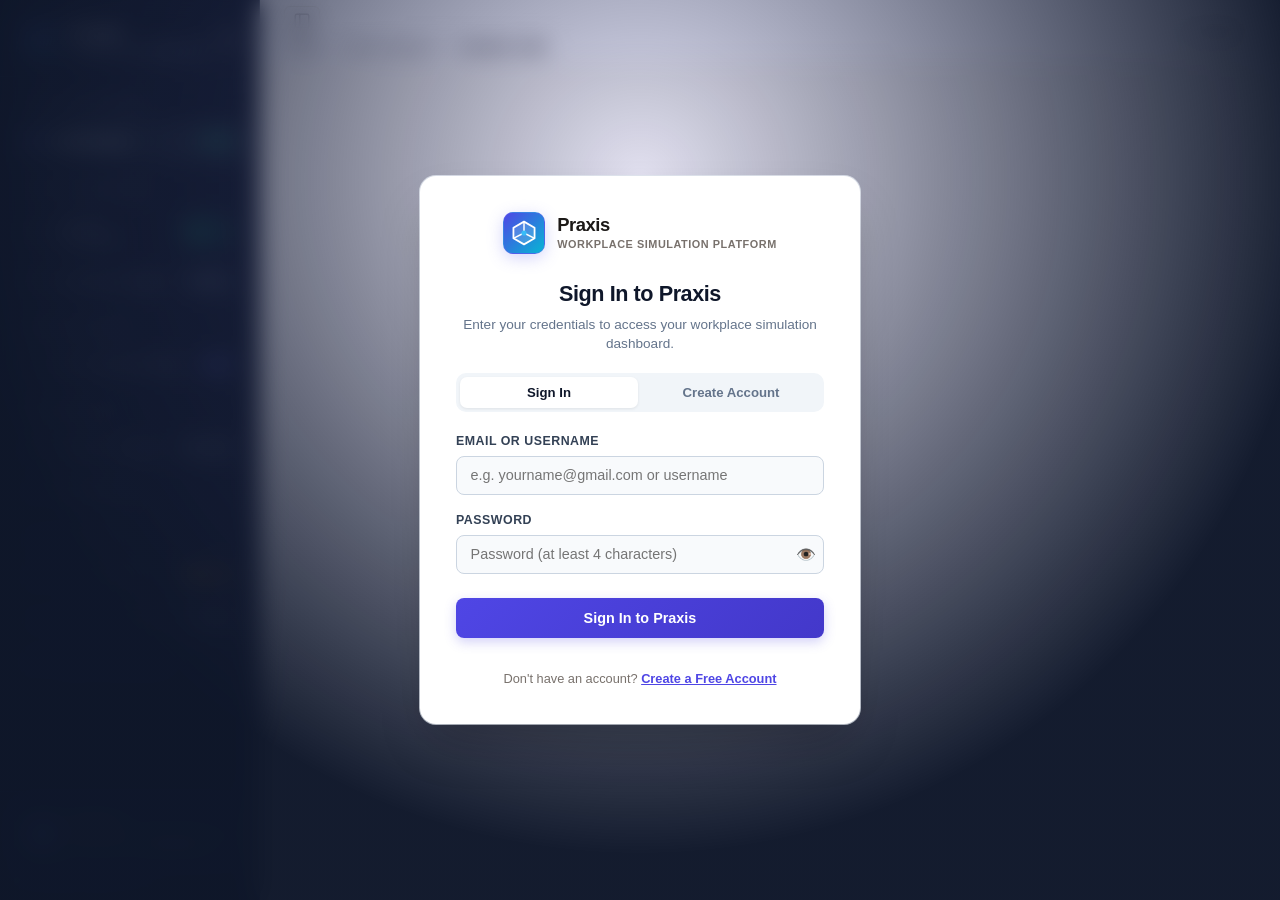
==== docs/index.html @ 7f767516 "feat(dashboard): add minimal transparent lock overlays on questions and quiz until prerequisites com" ====
<!DOCTYPE html>
<html lang="en">
<head>
  <meta charset="UTF-8">
  <meta name="viewport" content="width=device-width, initial-scale=1.0">
  <title>Praxis | Practical Engineering Simulation Platform</title>
  <link rel="icon" href="data:image/svg+xml,<svg xmlns='http://www.w3.org/2000/svg' viewBox='0 0 32 32' fill='none'><polygon points='16,2 29,9.5 29,22.5 16,30 3,22.5 3,9.5' stroke='%236366f1' stroke-width='2.2' fill='%23111827'/><line x1='16' y1='2' x2='16' y2='16' stroke='%2306b6d4' stroke-width='1.8'/><line x1='16' y1='16' x2='29' y2='22.5' stroke='%233b82f6' stroke-width='1.8'/><line x1='16' y1='16' x2='3' y2='22.5' stroke='%2310b981' stroke-width='1.8'/><circle cx='16' cy='16' r='3.2' fill='%23a855f7'/></svg>">
  <link rel="stylesheet" href="styles.css">
</head>
<body>
  <!-- AUTHENTICATION OVERLAY (Shown if not logged in) -->
  <div id="auth-overlay" class="auth-overlay" style="display: flex;">
    <div class="auth-card">
      <div class="auth-brand">
        <div class="brand-icon">
          <svg viewBox="0 0 32 32" fill="none" xmlns="http://www.w3.org/2000/svg">
            <polygon points="16,2 29,9.5 29,22.5 16,30 3,22.5 3,9.5" stroke="#ffffff" stroke-width="2.2" stroke-linejoin="round" fill="rgba(255, 255, 255, 0.15)"/>
            <line x1="16" y1="2" x2="16" y2="16" stroke="#ffffff" stroke-width="1.8"/>
            <line x1="16" y1="16" x2="29" y2="22.5" stroke="#ffffff" stroke-width="1.8"/>
            <line x1="16" y1="16" x2="3" y2="22.5" stroke="#ffffff" stroke-width="1.8"/>
            <circle cx="16" cy="16" r="3.2" fill="#38bdf8"/>
          </svg>
        </div>
        <div class="brand-text">
          <span class="brand-title" style="color: var(--text-primary);">Praxis</span>
          <span class="brand-subtitle" style="color: var(--text-muted);">Workplace Simulation Platform</span>
        </div>
      </div>
      <div class="auth-header">
        <h2 class="auth-title" id="auth-header-title">Sign In to Praxis</h2>
        <p class="auth-subtitle" id="auth-header-desc">Enter your credentials to access your workplace simulation dashboard.</p>
      </div>
      <div class="auth-tabs">
        <button class="auth-tab active" id="auth-tab-signin" type="button">Sign In</button>
        <button class="auth-tab" id="auth-tab-signup" type="button">Create Account</button>
      </div>
      <div class="auth-error-banner" id="auth-error-msg"></div>
      <form class="auth-form" id="auth-form">
        <div class="auth-field" id="auth-fullname-field" style="display: none;">
          <label for="auth-fullname">Full Name (Optional)</label>
          <input type="text" id="auth-fullname" class="auth-input" placeholder="e.g. Alex Mercer" autocomplete="name">
        </div>
        <div class="auth-field">
          <label for="auth-username" id="auth-username-label">Email or Username</label>
          <input type="text" id="auth-username" class="auth-input" placeholder="e.g. yourname@gmail.com or username" required autocomplete="username">
        </div>
        <div class="auth-field">
          <label for="auth-password">Password</label>
          <div style="position: relative; display: flex; align-items: center;">
            <input type="password" id="auth-password" class="auth-input" placeholder="Password (at least 4 characters)" required autocomplete="current-password" style="padding-right: 40px; width: 100%;">
            <button type="button" id="toggle-auth-password" style="position: absolute; right: 8px; background: transparent; border: none; cursor: pointer; font-size: 1rem; color: var(--text-muted);" title="Show/Hide Password" aria-label="Toggle Password Visibility">👁️</button>
          </div>
        </div>
        <button type="submit" class="auth-submit-btn" id="auth-submit-btn">Sign In to Praxis</button>
        <div id="auth-footer-prompt" style="margin-top: 1rem; font-size: 0.8rem; color: var(--text-muted); text-align: center; line-height: 1.4;">
          Don't have an account? <a href="#" id="auth-link-switch" style="color: #4f46e5; font-weight: bold; text-decoration: underline;">Create a Free Account</a>
        </div>
      </form>
    </div>
  </div>

  <!-- ROLE ONBOARDING MODAL (Locked Once Selected) -->
  <div id="role-onboard-overlay" class="auth-overlay" style="display: none;">
    <div class="role-onboard-card">
      <div class="auth-brand">
        <div class="brand-icon">
          <svg viewBox="0 0 32 32" fill="none">
            <polygon points="16,2 29,9.5 29,22.5 16,30 3,22.5 3,9.5" stroke="#ffffff" stroke-width="2.2" fill="rgba(255,255,255,0.15)"/>
            <circle cx="16" cy="16" r="3.2" fill="#38bdf8"/>
          </svg>
        </div>
        <div class="brand-text">
          <span class="brand-title" style="color: var(--text-primary);">Praxis Onboarding</span>
          <span class="brand-subtitle" style="color: var(--text-muted);">Step 1: Choose Your Career Track</span>
        </div>
      </div>
      <div class="role-lock-warning">
        <svg viewBox="0 0 24 24" width="20" height="20" fill="none" stroke="currentColor" stroke-width="2">
          <rect x="3" y="11" width="18" height="11" rx="2" ry="2"></rect>
          <path d="M7 11V7a5 5 0 0 1 10 0v4"></path>
        </svg>
        <span><b>Permanent Commitment:</b> Once confirmed, your chosen career track is permanently locked to your account and cannot be modified.</span>
      </div>
      <div class="role-cards-grid" id="role-selection-grid">
        <!-- Rendered dynamically via JS -->
      </div>
      <button class="auth-submit-btn" id="confirm-role-lock-btn">Confirm Track & Go to Dashboard ➔</button>
      <button type="button" class="btn btn-ghost btn-block" id="skip-role-onboard-btn" style="margin-top: 0.5rem; color: #64748b; font-size: 0.825rem;">
        Explore Foundations Handbook First ➔
      </button>
    </div>
  </div>

  <div class="app-container">
    <!-- Dark Sidebar -->
    <aside class="sidebar">
      <div class="sidebar-header">
        <div class="brand">
          <div class="brand-icon">
            <svg viewBox="0 0 32 32" fill="none" xmlns="http://www.w3.org/2000/svg" class="brand-emblem-svg">
              <defs>
                <linearGradient id="praxis-grad-primary" x1="2" y1="2" x2="30" y2="30" gradientUnits="userSpaceOnUse">
                  <stop offset="0%" stop-color="#6366f1"/>
                  <stop offset="50%" stop-color="#3b82f6"/>
                  <stop offset="100%" stop-color="#10b981"/>
                </linearGradient>
                <linearGradient id="praxis-grad-inner" x1="16" y1="8" x2="16" y2="24" gradientUnits="userSpaceOnUse">
                  <stop offset="0%" stop-color="#a855f7"/>
                  <stop offset="100%" stop-color="#06b6d4"/>
                </linearGradient>
              </defs>
              <polygon points="16,2 29,9.5 29,22.5 16,30 3,22.5 3,9.5" stroke="url(#praxis-grad-primary)" stroke-width="2.2" stroke-linejoin="round" fill="rgba(99, 102, 241, 0.12)"/>
              <line x1="16" y1="2" x2="16" y2="16" stroke="url(#praxis-grad-primary)" stroke-width="1.8"/>
              <line x1="16" y1="16" x2="29" y2="22.5" stroke="url(#praxis-grad-primary)" stroke-width="1.8"/>
              <line x1="16" y1="16" x2="3" y2="22.5" stroke="url(#praxis-grad-primary)" stroke-width="1.8"/>
              <circle cx="16" cy="16" r="3.2" fill="url(#praxis-grad-inner)"/>
            </svg>
          </div>
          <div class="brand-text">
            <span class="brand-title">Praxis</span>
            <span class="brand-subtitle">Workplace Simulation Platform</span>
          </div>
        </div>
        <button class="sidebar-collapse-btn" id="sidebar-collapse-toggle-btn" title="Toggle Sidebar (Expand / Icons Only)" aria-label="Toggle Sidebar Collapse">
          <svg viewBox="0 0 24 24" width="16" height="16" fill="none" stroke="currentColor" stroke-width="2.2" stroke-linecap="round" stroke-linejoin="round" id="sidebar-collapse-icon-svg">
            <polyline points="15 18 9 12 15 6"></polyline>
          </svg>
        </button>
      </div>

      <nav class="sidebar-nav">
        <div class="nav-section-label">Your Workspace</div>
        <button class="nav-item active" id="nav-dashboard" data-view="dashboard" title="Dashboard">
          <svg viewBox="0 0 24 24" fill="none" stroke="currentColor" stroke-width="2" stroke-linecap="round" stroke-linejoin="round">
            <rect x="3" y="3" width="7" height="9"></rect>
            <rect x="14" y="3" width="7" height="5"></rect>
            <rect x="14" y="12" width="7" height="9"></rect>
            <rect x="3" y="16" width="7" height="5"></rect>
          </svg>
          <span>Dashboard</span>
          <span class="nav-pill" style="background: rgba(16, 185, 129, 0.15); color: #10b981;">Hub</span>
        </button>

        <div class="nav-section-label" style="margin-top: 1.25rem;">Your Foundation</div>
        <button class="nav-item" id="nav-handbook" data-view="handbook" title="Industry Foundations Handbook (12p PDF)">
          <svg viewBox="0 0 24 24" fill="none" stroke="currentColor" stroke-width="2" stroke-linecap="round" stroke-linejoin="round">
            <path d="M4 19.5A2.5 2.5 0 0 1 6.5 17H20"></path>
            <path d="M6.5 2H20v20H6.5A2.5 2.5 0 0 1 4 19.5v-15A2.5 2.5 0 0 1 6.5 2z"></path>
          </svg>
          <span>Industry Handbook</span>
          <span class="nav-pill" style="background: rgba(16, 185, 129, 0.15); color: #10b981;">12p PDF</span>
        </button>
        <button class="nav-item" id="nav-quiz" data-view="quiz" title="5-Question Readiness Check (MEQs)">
          <svg viewBox="0 0 24 24" fill="none" stroke="currentColor" stroke-width="2" stroke-linecap="round" stroke-linejoin="round">
            <circle cx="12" cy="12" r="10"></circle>
            <path d="M9.09 9a3 3 0 0 1 5.83 1c0 2-3 3-3 3"></path>
            <line x1="12" y1="17" x2="12.01" y2="17"></line>
          </svg>
          <span>Readiness Check</span>
          <span class="nav-pill" id="quiz-sidebar-pill">5 MEQs</span>
        </button>

        <div class="nav-section-label" style="margin-top: 1.25rem;">Problem Bank</div>
        <button class="nav-item" id="nav-problems" data-view="problems" title="40 Production Engineering Problems">
          <svg viewBox="0 0 24 24" fill="none" stroke="currentColor" stroke-width="2" stroke-linecap="round" stroke-linejoin="round">
            <polyline points="16 18 22 12 16 6"></polyline>
            <polyline points="8 6 2 12 8 18"></polyline>
          </svg>
          <span>40 Production Probs</span>
          <span class="nav-pill" style="background: rgba(99, 102, 241, 0.2); color: #818cf8;" id="problems-count-pill">0/40</span>
        </button>

        <div class="nav-section-label" style="margin-top: 1.25rem;">Simulations</div>
        <button class="nav-item" id="nav-catalog" data-view="catalog" title="210 Workplace Simulation Missions">
          <svg viewBox="0 0 24 24" fill="none" stroke="currentColor" stroke-width="2" stroke-linecap="round" stroke-linejoin="round">
            <polygon points="12 2 2 7 12 12 22 7 12 2"></polygon>
            <polyline points="2 17 12 22 22 17"></polyline>
            <polyline points="2 12 12 17 22 12"></polyline>
          </svg>
          <span>Incident Catalog</span>
          <span class="nav-pill" id="catalog-count-pill">210 Labs</span>
        </button>
        <button class="nav-item" id="nav-workspace" data-view="workspace" title="Mission Investigation Lab">
          <svg viewBox="0 0 24 24" fill="none" stroke="currentColor" stroke-width="2" stroke-linecap="round" stroke-linejoin="round">
            <path d="M14.7 6.3a1 1 0 0 0 0 1.4l1.6 1.6a1 1 0 0 0 1.4 0l3.77-3.77a6 6 0 0 1-7.94 7.94l-6.91 6.91a2.12 2.12 0 0 1-3-3l6.91-6.91a6 6 0 0 1 7.94-7.94l-3.76 3.76z"></path>
          </svg>
          <span>Mission Lab</span>
        </button>

        <div class="nav-section-label" style="margin-top: 1.25rem;">Governance</div>
        <button class="nav-item" id="nav-admin" data-view="admin" title="Leaderboard Standings">
          <svg viewBox="0 0 24 24" fill="none" stroke="currentColor" stroke-width="2" stroke-linecap="round" stroke-linejoin="round">
            <polygon points="12 2 15.09 8.26 22 9.27 17 14.14 18.18 21.02 12 17.77 5.82 21.02 7 14.14 2 9.27 8.91 8.26 12 2"></polygon>
          </svg>
          <span>Leaderboard</span>
          <span class="nav-pill" style="background: rgba(245, 158, 11, 0.15); color: #d97706;">⭐ Stars</span>
        </button>
        <button class="nav-item" id="nav-profile" data-view="profile" title="Learner Profile & App Settings">
          <svg viewBox="0 0 24 24" fill="none" stroke="currentColor" stroke-width="2" stroke-linecap="round" stroke-linejoin="round">
            <circle cx="12" cy="8" r="5"></circle>
            <path d="M20 21a8 8 0 0 0-16 0"></path>
          </svg>
          <span>Profile & Settings</span>
          <span class="nav-pill" id="nav-streak-pill">Settings</span>
        </button>
        <button class="nav-item" id="nav-rubric-guide" data-action="open-rubric-guide" title="Evaluation Rubric Dimensions">
          <svg viewBox="0 0 24 24" fill="none" stroke="currentColor" stroke-width="2" stroke-linecap="round" stroke-linejoin="round">
            <path d="M22 11.08V12a10 10 0 1 1-5.93-9.14"></path>
            <polyline points="22 4 12 14.01 9 11.01"></polyline>
          </svg>
          <span>Rubric Dimensions</span>
        </button>
      </nav>

      <div class="sidebar-footer">
        <!-- Interactive User Profile Card in Sidebar Footer -->
        <div class="sidebar-profile-card" id="sidebar-profile-card-btn" role="button" tabindex="0" title="Profile & App Settings (Click to open)">
          <div class="sidebar-profile-avatar-wrap">
            <div class="sidebar-profile-avatar" id="sidebar-user-avatar">JD</div>
            <span class="sidebar-profile-status-dot" title="Active simulation session"></span>
          </div>
          <div class="sidebar-profile-info">
            <div class="sidebar-profile-name" id="sidebar-user-name">Learner</div>
            <div class="sidebar-profile-meta">
              <span class="sidebar-profile-role" id="sidebar-user-role">Cloud & SRE</span>
              <span class="sidebar-profile-solved" id="sidebar-user-solved-count">0/40 Solved</span>
            </div>
          </div>
          <div class="sidebar-profile-chevron" title="Open Profile & Settings Activity">
            <svg viewBox="0 0 24 24" width="14" height="14" fill="none" stroke="currentColor" stroke-width="2.2">
              <polyline points="9 18 15 12 9 6"></polyline>
            </svg>
          </div>
        </div>

        <div class="sandbox-status">
          <span class="status-dot"></span>
          <span>Simulation Engine v1.0.0</span>
        </div>
      </div>
    </aside>

    <!-- Mobile Drawer Backdrop Overlay -->
    <div id="mobile-sidebar-backdrop" class="mobile-sidebar-backdrop"></div>

    <!-- Main Content Area -->
    <div class="main-wrapper">
      <!-- Top Header Bar (Clean, uncluttered, zero duplicates) -->
      <header class="top-header">
        <div class="header-left">
          <button class="mobile-menu-toggle" id="mobile-menu-btn" aria-label="Toggle Navigation Menu" style="display: none; align-items: center; justify-content: center; background: transparent; border: 1px solid var(--border-color); border-radius: 6px; padding: 6px 8px; cursor: pointer; color: var(--text-primary); margin-right: 0.5rem;">
            <svg viewBox="0 0 24 24" width="20" height="20" fill="none" stroke="currentColor" stroke-width="2">
              <line x1="3" y1="12" x2="21" y2="12"></line>
              <line x1="3" y1="6" x2="21" y2="6"></line>
              <line x1="3" y1="18" x2="21" y2="18"></line>
            </svg>
          </button>
          <button class="header-sidebar-toggle-btn" id="header-sidebar-toggle-btn" title="Toggle Navigation Menu (Expand / Icons Only)" aria-label="Toggle Navigation Sidebar">
            <svg viewBox="0 0 24 24" width="18" height="18" fill="none" stroke="currentColor" stroke-width="2" stroke-linecap="round" stroke-linejoin="round">
              <rect x="3" y="3" width="18" height="18" rx="2" ry="2"></rect>
              <line x1="9" y1="3" x2="9" y2="21"></line>
            </svg>
          </button>
          <div class="breadcrumbs">
            <span class="breadcrumb-item" id="bc-root">Praxis</span>
            <span class="breadcrumb-separator">/</span>
            <span class="breadcrumb-item" id="bc-track">Cloud Engineer</span>
            <span class="breadcrumb-separator">/</span>
            <span class="breadcrumb-item current" id="bc-mission">Incident 1402</span>
          </div>
        </div>

        <div class="header-right">
          <!-- Hotkeys Help Button -->
          <button class="btn btn-outline btn-sm" id="hotkeys-modal-btn" title="Keyboard Shortcuts (Ctrl+K)" aria-label="Keyboard Shortcuts" style="padding: 4px 10px; font-size: 0.78rem;">
            ⌨️ Hotkeys
          </button>
        </div>
      </header>

      <!-- Main Scrollable Content -->
      <main class="content-container">

        <!-- VIEW: Learner Operations Dashboard (3 Incomplete Problem Sections + 1 Visit Handbook) -->
        <section class="view-section" id="view-dashboard" style="display: none;">
          <div class="dashboard-container">
            <!-- Welcome Banner -->
            <div class="dashboard-welcome-banner">
              <div class="dashboard-welcome-text">
                <div class="badge badge-emerald" id="dash-readiness-pill" style="background: rgba(16, 185, 129, 0.25); color: #34d399; margin-bottom: 0.5rem; width: fit-content;">
                  Readiness Assessment: Passed (5/5) ✓
                </div>
                <h1 id="dash-welcome-user">Welcome to Your Engineering Dashboard</h1>
                <p id="dash-welcome-track">Active Career Track: 🔒 Cloud & Platform SRE</p>
              </div>
              <div class="dashboard-stats-row">
                <div class="dashboard-stat-pill">
                  <span class="dashboard-stat-val" id="dash-stat-incomplete-count">40</span>
                  <span class="dashboard-stat-lbl">Incomplete Probs</span>
                </div>
                <div class="dashboard-stat-pill">
                  <span class="dashboard-stat-val" id="dash-stat-solved-count">0</span>
                  <span class="dashboard-stat-lbl">Solved</span>
                </div>
                <div class="dashboard-stat-pill">
                  <span class="dashboard-stat-val" id="dash-stat-labs-count">9</span>
                  <span class="dashboard-stat-lbl">Incident Labs</span>
                </div>
              </div>
            </div>

            <!-- The 4 Main Action Sections: Dynamically Rendered via renderDashboardView() -->
            <div>
              <div style="display: flex; justify-content: space-between; align-items: center; margin-bottom: 0.75rem; flex-wrap: wrap; gap: 0.5rem;">
                <h2 style="font-size: 1.15rem; font-weight: 800; color: var(--text-primary);" id="dash-curriculum-title">Engineering Curriculum & Roadmap</h2>
                <span style="font-size: 0.8rem; color: var(--text-muted);" id="dash-curriculum-subtitle">Click any section below to jump directly</span>
              </div>

              <div class="dashboard-grid-4" id="dashboard-sections-grid">
                <!-- Dynamically populated via renderDashboardView() in app.js based on onboarding vs completed status -->
              </div>
            </div>

            <!-- Priority Incomplete Problems Queue -->
            <div class="dashboard-queue-box" id="dashboard-queue-box">
              <div style="display: flex; justify-content: space-between; align-items: center;">
                <div>
                  <h3 style="font-size: 1.05rem; font-weight: 800; color: var(--text-primary);">Up Next: 3 Incomplete Problems</h3>
                  <p style="font-size: 0.8rem; color: var(--text-muted); margin-top: 2px;">Immediate production tickets waiting for your triage and solution.</p>
                </div>
                <span class="badge badge-indigo">Priority Queue</span>
              </div>

              <div id="dashboard-queue-list" style="display: flex; flex-direction: column; gap: 0.65rem;">
                <!-- Populated via JS -->
              </div>
            </div>
          </div>
        </section>

                <!-- VIEW: 12-Page Industry Foundations Handbook -->
        <section class="view-section" id="view-handbook" style="display: none;">
          <div class="handbook-container" style="padding-bottom: 6rem;">

            <!-- Handbook Search Bar -->
            <div class="handbook-search-bar" style="display: flex; gap: 0.75rem; align-items: center; background: var(--bg-card); padding: 0.85rem 1.15rem; border-radius: 12px; border: 1px solid var(--border-color); box-shadow: 0 1px 4px rgba(0,0,0,0.04);">
              <span style="font-size: 1.15rem;">🔍</span>
              <input type="text" id="handbook-search-input" placeholder="Search keywords across all 11 handbook chapters (e.g. RACI, SLI, Fibonacci, Trunk-Based, Canary, PoLP, Idempotency)..." style="flex: 1; border: none; outline: none; font-size: 0.9rem; background: transparent; color: var(--text-primary);">
              <button type="button" id="handbook-search-clear-btn" style="display: none; background: var(--bg-hover); border: 1px solid var(--border-color); border-radius: 999px; width: 22px; height: 22px; font-size: 0.75rem; color: var(--text-muted); cursor: pointer; align-items: center; justify-content: center; padding: 0;" title="Clear Search">✕</button>
              <span id="handbook-search-count" style="font-size: 0.78rem; font-weight: 700; color: var(--indigo-500); white-space: nowrap;"></span>
            </div>

            <!-- Handbook Syllabus Grid (Clickable to jump directly to section) -->
            <div class="card" style="padding: 1.5rem;" id="handbook-syllabus-card">
              <div style="display: flex; justify-content: space-between; align-items: center; margin-bottom: 1.25rem; flex-wrap: wrap; gap: 0.5rem;">
                <div>
                  <h2 style="font-size: 1.2rem; font-weight: 800; color: var(--text-primary); margin: 0;">Handbook Syllabus (Click to Jump Directly)</h2>
                  <p style="font-size: 0.825rem; color: var(--text-muted); margin: 4px 0 0 0;">Click any section below to read its in-depth production guide instantly.</p>
                </div>
                <div style="display: flex; align-items: center; gap: 8px; flex-wrap: wrap;">
                  <span class="badge badge-indigo">11 Comprehensive Sections</span>
                  <button type="button" class="btn btn-outline btn-sm" id="btn-mark-handbook-done" style="font-size: 0.78rem; padding: 3px 10px; font-weight: 700; border-color: #10b981; color: #10b981;" title="Mark handbook as read to unlock readiness quiz">
                    ✓ Mark Handbook as Completed
                  </button>
                </div>
              </div>

              <div class="handbook-chapters-grid">
                <div class="chapter-card" data-target="sec-01" style="cursor: pointer;">
                  <span class="chapter-card-num">Section 01</span>
                  <span class="chapter-card-title">Engineering Org Topology</span>
                  <span class="chapter-card-desc">Roles (EM, PM, Staff, SRE, QA), decision ownership, and RACI matrix.</span>
                  <span class="chapter-card-link">Read Section ➔</span>
                </div>
                <div class="chapter-card" data-target="sec-02" style="cursor: pointer;">
                  <span class="chapter-card-num">Section 02</span>
                  <span class="chapter-card-title">Agile Delivery Lifecycle</span>
                  <span class="chapter-card-desc">Sprint ceremonies, standups, Fibonacci story points, and Jira ticket states.</span>
                  <span class="chapter-card-link">Read Section ➔</span>
                </div>
                <div class="chapter-card" data-target="sec-03" style="cursor: pointer;">
                  <span class="chapter-card-num">Section 03</span>
                  <span class="chapter-card-title">Version Control & PRs</span>
                  <span class="chapter-card-desc">Trunk-based development, semantic commits, PR anatomy, and review etiquette.</span>
                  <span class="chapter-card-link">Read Section ➔</span>
                </div>
                <div class="chapter-card" data-target="sec-04" style="cursor: pointer;">
                  <span class="chapter-card-num">Section 04</span>
                  <span class="chapter-card-title">Environment Tiers</span>
                  <span class="chapter-card-desc">Dev, Preview, Staging, Production parity, and secret vault management.</span>
                  <span class="chapter-card-link">Read Section ➔</span>
                </div>
                <div class="chapter-card" data-target="sec-05" style="cursor: pointer;">
                  <span class="chapter-card-num">Section 05</span>
                  <span class="chapter-card-title">CI/CD & Deployments</span>
                  <span class="chapter-card-desc">Automated test gates, Canary releases, Blue/Green, and feature flags.</span>
                  <span class="chapter-card-link">Read Section ➔</span>
                </div>
                <div class="chapter-card" data-target="sec-06" style="cursor: pointer;">
                  <span class="chapter-card-num">Section 06</span>
                  <span class="chapter-card-title">Observability Pillars</span>
                  <span class="chapter-card-desc">Metrics, structured JSON logs, distributed trace IDs, and p95/p99 tail latency.</span>
                  <span class="chapter-card-link">Read Section ➔</span>
                </div>
                <div class="chapter-card" data-target="sec-07" style="cursor: pointer;">
                  <span class="chapter-card-num">Section 07</span>
                  <span class="chapter-card-title">SRE & Incident Triage</span>
                  <span class="chapter-card-desc">SLIs, SLOs, SLAs, error budget policies, SEV-1 to SEV-3, and postmortems.</span>
                  <span class="chapter-card-link">Read Section ➔</span>
                </div>
                <div class="chapter-card" data-target="sec-08" style="cursor: pointer;">
                  <span class="chapter-card-num">Section 08</span>
                  <span class="chapter-card-title">Zero Trust Security</span>
                  <span class="chapter-card-desc">Least Privilege (PoLP), input sanitization, PII masking, and SOC2 compliance.</span>
                  <span class="chapter-card-link">Read Section ➔</span>
                </div>
                <div class="chapter-card" data-target="sec-09" style="cursor: pointer;">
                  <span class="chapter-card-num">Section 09</span>
                  <span class="chapter-card-title">Architectural Lexicon</span>
                  <span class="chapter-card-desc">Idempotency, Circuit Breakers, CQRS, DLQ, Connection Pooling, WAL, etc.</span>
                  <span class="chapter-card-link">Read Section ➔</span>
                </div>
                <div class="chapter-card" data-target="sec-10" style="cursor: pointer;">
                  <span class="chapter-card-num">Section 10</span>
                  <span class="chapter-card-title">Operational Lexicon</span>
                  <span class="chapter-card-desc">Tech Debt, Yak Shaving, Bike-Shedding, Bus Factor, MTTR/MTTD, and RCA.</span>
                  <span class="chapter-card-link">Read Section ➔</span>
                </div>
                <div class="chapter-card" data-target="sec-11" style="cursor: pointer;">
                  <span class="chapter-card-num">Section 11</span>
                  <span class="chapter-card-title">The First 90 Days</span>
                  <span class="chapter-card-desc">30-min rule for being stuck, PR frequency, and building team credibility.</span>
                  <span class="chapter-card-link">Read Section ➔</span>
                </div>
              </div>
            </div>

            <!-- IN-APP COMPREHENSIVE ONLINE READER -->
            <div id="handbook-reader-view" style="margin-top: 1rem; display: flex; flex-direction: column; gap: 1.5rem;">

              <!-- SECTION 01: Engineering Org Topology -->
              <article class="reader-section-block" id="sec-01">
                <span class="reader-section-tag">Section 01 • Organizational Structure</span>
                <h2 class="reader-section-title">Modern Engineering Organization Topology & Decision Ownership</h2>
                <p>
                  Software in modern tech enterprises is built by cross-functional product engineering squads rather than isolated silos. Understanding organizational topology and decision boundaries prevents friction, accelerates feature velocity, and enforces operational accountability across the release lifecycle.
                </p>

                <h3 style="margin-top: 1.25rem;">Core Roles in an Engineering Product Squad</h3>
                <table class="reader-table">
                  <thead>
                    <tr>
                      <th style="width: 210px;">Engineering Role</th>
                      <th>Primary Mandate & Scope of Decision</th>
                    </tr>
                  </thead>
                  <tbody>
                    <tr>
                      <td><strong>Engineering Manager (EM)</strong></td>
                      <td>People manager focused on career progression, engineering velocity, unblocking cross-team bottlenecks, performance reviews, hiring, and team psychological safety.</td>
                    </tr>
                    <tr>
                      <td><strong>Product Manager (PM)</strong></td>
                      <td>Owns the "Why" and "What". Researches customer pain points, authors Product Requirement Documents (PRDs), defines user stories & acceptance criteria, and manages feature roadmap prioritization.</td>
                    </tr>
                    <tr>
                      <td><strong>Product Designer (UI/UX)</strong></td>
                      <td>Designs user flows, Figma design system component tokens, wireframes, and customer prototypes. Validates accessibility (WCAG a11y) and UX consistency across devices.</td>
                    </tr>
                    <tr>
                      <td><strong>Staff / Principal Engineer</strong></td>
                      <td>Owns the "How" and multi-quarter technical strategy. Authors Architecture Decision Records (ADRs), guides engineers on high-scale distributed systems, and guards platform health across squads.</td>
                    </tr>
                    <tr>
                      <td><strong>Software Engineer (SWE)</strong></td>
                      <td>Writes modular, tested, clean application code, authors pull requests, designs database schemas, handles API contracts, and actively reviews peer pull requests.</td>
                    </tr>
                    <tr>
                      <td><strong>Site Reliability Engineer (SRE)</strong></td>
                      <td>Ensures production availability, latency, performance monitoring, and capacity planning. Builds automated infrastructure (IaC), incident runbooks, and deployment safety gates.</td>
                    </tr>
                    <tr>
                      <td><strong>QA / SDET</strong></td>
                      <td>Automates end-to-end regression, integration, and load test suites, verifying releases meet business requirements and SLA standards before rollout.</td>
                    </tr>
                    <tr>
                      <td><strong>Security Operations (SecOps)</strong></td>
                      <td>Performs vulnerability scans, static/dynamic code analysis (SAST/DAST), code audits, secret rotation, and incident triage.</td>
                    </tr>
                  </tbody>
                </table>

                <h3 style="margin-top: 1.25rem;">The RACI Framework in Production Decisions</h3>
                <p>
                  High-velocity engineering teams prevent decision gridlock by establishing explicit RACI mappings for major engineering milestones:
                </p>
                <ul style="padding-left: 1.25rem; display: flex; flex-direction: column; gap: 6px;">
                  <li><strong>R (Responsible):</strong> The engineer doing the work and writing the code/configuration.</li>
                  <li><strong>A (Accountable):</strong> The single individual who must sign off and owns the outcome (usually Tech Lead or EM).</li>
                  <li><strong>C (Consulted):</strong> Subject matter experts (DBA, Security, SRE) who must review and provide input before merging.</li>
                  <li><strong>I (Informed):</strong> Stakeholders and adjacent squad leads who are notified upon release.</li>
                </ul>

                <div class="reader-callout">
                  <strong>Two-Way Door vs. One-Way Door Decisions:</strong> Modern engineering leaders categorize decisions into reversible ("Two-Way Doors", such as changing an internal cache key or tweaking a UI color) and irreversible ("One-Way Doors", such as choosing a database storage engine or signing a multi-year vendor contract). Move fast on two-way doors without bureaucratic committee meetings; write formal ADRs for one-way doors.
                </div>

                <div style="display: flex; justify-content: space-between; align-items: center; margin-top: 1.5rem; padding-top: 1rem; border-top: 1px solid var(--border-color);">
                  <a href="#handbook-syllabus-card" class="btn btn-outline btn-sm btn-back-syllabus" style="text-decoration: none;">↑ Back to Syllabus</a>
                  <button type="button" class="btn btn-primary btn-sm btn-jump-next" data-next="sec-02">Next: Agile Delivery Lifecycle ➔</button>
                </div>
              </article>

              <!-- SECTION 02: Agile Delivery Lifecycle -->
              <article class="reader-section-block" id="sec-02">
                <span class="reader-section-tag">Section 02 • Agile Operations</span>
                <h2 class="reader-section-title">The Agile Delivery Engine & Work Tracking</h2>
                <p>
                  Engineering teams operate in 1- to 2-week iterations known as <strong>Sprints</strong>. Work is organized into backlogs and tracked in modern issue tracking platforms such as Jira, Linear, or GitHub Projects.
                </p>

                <h3 style="margin-top: 1.25rem;">Core Scrum Ceremonies</h3>
                <ul style="padding-left: 1.25rem; display: flex; flex-direction: column; gap: 8px;">
                  <li><strong>Sprint Planning:</strong> At the start of each cycle, the team reviews backlog user stories, clarifies requirements with the PM, breaks them into engineering sub-tasks, and commits to a specific deliverable scope.</li>
                  <li><strong>Daily Standup (15 mins):</strong> Three concise updates: (1) What was completed yesterday, (2) What is planned for today, and (3) Any blockers preventing progress. Focus on blockers rather than micromanagement.</li>
                  <li><strong>Backlog Refinement (Grooming):</strong> Engineers and PMs review upcoming proposals, clarify ambiguous acceptance criteria, identify dependencies, and assign story points.</li>
                  <li><strong>Sprint Demo / Review:</strong> The engineering squad demonstrates completed features to internal stakeholders and gathers usability feedback.</li>
                  <li><strong>Sprint Retrospective:</strong> A blameless review at sprint end: What went well? What slowed us down? What concrete action items will we implement next cycle?</li>
                </ul>

                <h3 style="margin-top: 1.25rem;">Story Pointing & Estimation (Fibonacci Scale)</h3>
                <p>
                  Story points measure relative complexity, risk, and unknown factors, not literal calendar hours. Tech companies use modified Fibonacci sequences:
                </p>
                <table class="reader-table">
                  <thead>
                    <tr>
                      <th style="width: 120px;">Points</th>
                      <th>Complexity Profile & Concrete Production Examples</th>
                    </tr>
                  </thead>
                  <tbody>
                    <tr>
                      <td><strong>1 Point</strong></td>
                      <td>Trivial, well-understood change with zero unknowns (e.g., updating copy, modifying CSS padding, bumping an internal package version).</td>
                    </tr>
                    <tr>
                      <td><strong>2 Points</strong></td>
                      <td>Routine engineering task following existing patterns (e.g., adding a new field to an existing API and database schema with unit tests).</td>
                    </tr>
                    <tr>
                      <td><strong>3 Points</strong></td>
                      <td>Standard feature involving business logic across frontend and backend, requiring integration tests and error handling.</td>
                    </tr>
                    <tr>
                      <td><strong>5 Points</strong></td>
                      <td>Complex task touching multiple services, third-party webhook integrations, or data transformations with noticeable blast radius.</td>
                    </tr>
                    <tr>
                      <td><strong>8+ Points</strong></td>
                      <td>High uncertainty or architectural overhaul. Red flag: Story is too large for a single sprint and must be broken into smaller sub-tasks or preceded by a research Spike ticket.</td>
                    </tr>
                  </tbody>
                </table>

                <div class="reader-callout">
                  <strong>Standup Etiquette Pro-Tip:</strong> Never give vague updates like "I worked on tickets." Always state: (1) The specific technical goal, (2) Current status, and (3) Any PR review or dependency need. Example: <em>"Yesterday I completed the Redis token cache migration; today I am writing integration tests for the rate limiter. I need a review from @Alex on PR #214."</em>
                </div>

                <div style="display: flex; justify-content: space-between; align-items: center; margin-top: 1.5rem; padding-top: 1rem; border-top: 1px solid var(--border-color);">
                  <a href="#handbook-syllabus-card" class="btn btn-outline btn-sm btn-back-syllabus" style="text-decoration: none;">↑ Back to Syllabus</a>
                  <button type="button" class="btn btn-primary btn-sm btn-jump-next" data-next="sec-03">Next: Version Control & PRs ➔</button>
                </div>
              </article>

              <!-- SECTION 03: Version Control & PR Etiquette -->
              <article class="reader-section-block" id="sec-03">
                <span class="reader-section-tag">Section 03 • Code Hygiene</span>
                <h2 class="reader-section-title">Version Control Hygiene & Pull Request Etiquette</h2>
                <p>
                  In production environments, Git is not merely a backup tool; it is the official, legally auditable record of why, how, and when software changed. Maintaining clean Git hygiene is a hallmark of senior engineering.
                </p>

                <h3 style="margin-top: 1.25rem;">Trunk-Based Development vs. Long-Lived Branches</h3>
                <p>
                  High-performing technology companies practice <strong>Trunk-Based Development</strong>: engineers create short-lived feature branches (lasting hours to 2 days maximum), rebase frequently onto <code>main</code>, and merge often via automated CI checks. Long-lived feature branches lead to painful merge conflicts ("merge hell") and risky, high-blast-radius releases.
                </p>

                <h3 style="margin-top: 1.25rem;">Conventional Commit Standards</h3>
                <table class="reader-table">
                  <thead>
                    <tr>
                      <th style="width: 180px;">Prefix</th>
                      <th>Intent & Example Production Commit Message</th>
                    </tr>
                  </thead>
                  <tbody>
                    <tr>
                      <td><code>feat(scope):</code></td>
                      <td>Adds new user-facing functionality. Example: <code>feat(auth): add OAuth2 refresh token rotation</code></td>
                    </tr>
                    <tr>
                      <td><code>fix(scope):</code></td>
                      <td>Patches a bug or regression. Example: <code>fix(db): handle connection pool timeout gracefully</code></td>
                    </tr>
                    <tr>
                      <td><code>refactor(scope):</code></td>
                      <td>Modifies internal code structure without changing external behavior. Example: <code>refactor(billing): extract invoice PDF generator into service</code></td>
                    </tr>
                    <tr>
                      <td><code>perf(scope):</code></td>
                      <td>Improves runtime performance. Example: <code>perf(query): add composite index on user_id and created_at</code></td>
                    </tr>
                    <tr>
                      <td><code>test(scope):</code></td>
                      <td>Adds or repairs test suites. Example: <code>test(api): add mock integration tests for Stripe webhook</code></td>
                    </tr>
                    <tr>
                      <td><code>chore(scope):</code></td>
                      <td>Tooling, config, or dependency bumps. Example: <code>chore(deps): upgrade fastapi to v0.115.0</code></td>
                    </tr>
                  </tbody>
                </table>

                <div class="reader-callout">
                  <strong>The Anatomy of a World-Class PR:</strong>
                  (1) <strong>Problem & Context:</strong> Link the Jira/Linear ticket and describe user pain.
                  (2) <strong>Technical Solution:</strong> Explain architectural approach and tradeoffs.
                  (3) <strong>Verification:</strong> Attach CLI test output, curl commands, or screenshots.
                  (4) <strong>Rollback Plan:</strong> State exact feature flag or revert command if production alerts trigger.
                </div>

                <div style="display: flex; justify-content: space-between; align-items: center; margin-top: 1.5rem; padding-top: 1rem; border-top: 1px solid var(--border-color);">
                  <a href="#handbook-syllabus-card" class="btn btn-outline btn-sm btn-back-syllabus" style="text-decoration: none;">↑ Back to Syllabus</a>
                  <button type="button" class="btn btn-primary btn-sm btn-jump-next" data-next="sec-04">Next: Environment Tiers ➔</button>
                </div>
              </article>

              <!-- SECTION 04: Environment Tiers & Isolation -->
              <article class="reader-section-block" id="sec-04">
                <span class="reader-section-tag">Section 04 • Infrastructure</span>
                <h2 class="reader-section-title">Environment Tiers & Infrastructure Parity</h2>
                <p>
                  Production code progresses through distinct, strictly isolated runtime environments before reaching paying users. Testing experimental logic in production or hardcoding environment-specific URLs is strictly prohibited in modern engineering teams.
                </p>

                <h3 style="margin-top: 1.25rem;">The Four Core Environment Tiers</h3>
                <table class="reader-table">
                  <thead>
                    <tr>
                      <th style="width: 180px;">Environment Tier</th>
                      <th>Purpose, Access & Data Boundaries</th>
                    </tr>
                  </thead>
                  <tbody>
                    <tr>
                      <td><strong>Localhost / Dev</strong></td>
                      <td>Developer workstation running local containers, mock databases, and unit tests. Fast feedback loop, zero risk to external data.</td>
                    </tr>
                    <tr>
                      <td><strong>Ephemeral / Preview</strong></td>
                      <td>On-demand environments spun up automatically for each PR (e.g. Vercel preview or Kubernetes namespace). Enables PMs and designers to test the branch before merge.</td>
                    </tr>
                    <tr>
                      <td><strong>Staging / UAT</strong></td>
                      <td>Near-replica of production architecture with sanitised test data, external sandbox APIs (e.g. Stripe test keys), and realistic network latencies. Final gate for regression testing.</td>
                    </tr>
                    <tr>
                      <td><strong>Production (Prod)</strong></td>
                      <td>Live environment serving real customer traffic and real financial transactions. Strictly locked down; access requires multi-factor authentication (MFA) and audit logging.</td>
                    </tr>
                  </tbody>
                </table>

                <h3 style="margin-top: 1.25rem;">The Twelve-Factor App & Config Parity</h3>
                <p>
                  Enterprise services adhere to Twelve-Factor principles:
                </p>
                <ul style="padding-left: 1.25rem; display: flex; flex-direction: column; gap: 6px;">
                  <li><strong>Config in Environment:</strong> Never hardcode API keys, database credentials, or domain names into source code. Inject configuration via environment variables at container startup.</li>
                  <li><strong>Stateless Processes:</strong> Applications must be stateless and share-nothing. Session data and file uploads must reside in external datastores (Redis, S3), allowing any instance to be killed or replaced at will.</li>
                  <li><strong>Strict Environment Parity:</strong> Keep development, staging, and production as similar as possible. The exact same Docker container image built in CI must be deployed to Staging and then promoted to Production without rebuilding.</li>
                </ul>

                <div class="reader-callout">
                  <strong>Secrets Management:</strong> Never commit <code>.env</code> files to Git repositories. Production secrets are managed through centralized vaults (HashiCorp Vault, AWS Secrets Manager, Doppler) and mounted into memory at runtime with automatic rotation.
                </div>

                <div style="display: flex; justify-content: space-between; align-items: center; margin-top: 1.5rem; padding-top: 1rem; border-top: 1px solid var(--border-color);">
                  <a href="#handbook-syllabus-card" class="btn btn-outline btn-sm btn-back-syllabus" style="text-decoration: none;">↑ Back to Syllabus</a>
                  <button type="button" class="btn btn-primary btn-sm btn-jump-next" data-next="sec-05">Next: CI/CD & Deployments ➔</button>
                </div>
              </article>

              <!-- SECTION 05: CI/CD & Safe Deployments -->
              <article class="reader-section-block" id="sec-05">
                <span class="reader-section-tag">Section 05 • Deployment Engineering</span>
                <h2 class="reader-section-title">CI/CD Pipelines & Modern Deployment Strategies</h2>
                <p>
                  Continuous Integration and Continuous Deployment (CI/CD) pipelines automate quality gates, security checks, and production releases. Eliminating manual deployment commands eliminates human error and guarantees repeatable, auditable releases.
                </p>

                <h3 style="margin-top: 1.25rem;">Standard Enterprise CI Pipeline Stages</h3>
                <ol style="padding-left: 1.25rem; display: flex; flex-direction: column; gap: 6px;">
                  <li><strong>Static Analysis & Linting:</strong> Verifies syntax formatting (Prettier, Black, ESLint) and checks for code style violations before tests run.</li>
                  <li><strong>Security Scanning:</strong> SAST (Static Application Security Testing) and dependency auditing (Trivy, Snyk) check for known CVE vulnerabilities in packages.</li>
                  <li><strong>Automated Test Suites:</strong> Executes unit tests, contract tests, and database migration checks. Merges are blocked if test coverage drops or tests fail.</li>
                  <li><strong>Container Build & Artifact Signing:</strong> Compiles the container image, tags it with the immutable Git commit SHA, signs the image, and pushes to a container registry.</li>
                </ol>

                <h3 style="margin-top: 1.25rem;">Zero-Downtime Deployment Strategies</h3>
                <table class="reader-table">
                  <thead>
                    <tr>
                      <th style="width: 200px;">Strategy</th>
                      <th>Mechanism & Blast Radius Characteristics</th>
                    </tr>
                  </thead>
                  <tbody>
                    <tr>
                      <td><strong>Rolling Update</strong></td>
                      <td>Replaces old container instances one by one. The load balancer routes traffic only to new pods after they pass HTTP readiness probes. Simple, but old and new code run simultaneously.</td>
                    </tr>
                    <tr>
                      <td><strong>Blue/Green</strong></td>
                      <td>Two identical production clusters exist. Live traffic points to Blue. Green is deployed with new code and tested. Router flips 100% of traffic to Green instantly. Fast rollback by flipping router back.</td>
                    </tr>
                    <tr>
                      <td><strong>Canary Release</strong></td>
                      <td>Routes 2% of live traffic to the new version while 98% remains on stable. Automated telemetry monitors error rates and latency. If healthy for 15 minutes, traffic scales to 10%, 50%, and 100%.</td>
                    </tr>
                    <tr>
                      <td><strong>Feature Flags</strong></td>
                      <td>Code is shipped to production dormant behind dynamic feature toggles (LaunchDarkly, Unleash). Decouples code deployment from feature release; features can be enabled per tenant or rolled back in milliseconds without redeploying.</td>
                    </tr>
                  </tbody>
                </table>

                <div class="reader-callout">
                  <strong>Health Probes: Readiness vs. Liveness:</strong> Kubernetes and ECS use probes to manage container health:
                  <strong>Readiness Probe:</strong> Determines if container is ready to accept traffic (e.g., database connection pool initialized).
                  <strong>Liveness Probe:</strong> Detects if process has deadlocked or frozen; if it fails, container is automatically restarted.
                </div>

                <div style="display: flex; justify-content: space-between; align-items: center; margin-top: 1.5rem; padding-top: 1rem; border-top: 1px solid var(--border-color);">
                  <a href="#handbook-syllabus-card" class="btn btn-outline btn-sm btn-back-syllabus" style="text-decoration: none;">↑ Back to Syllabus</a>
                  <button type="button" class="btn btn-primary btn-sm btn-jump-next" data-next="sec-06">Next: Observability Pillars ➔</button>
                </div>
              </article>

              <!-- SECTION 06: Production Observability -->
              <article class="reader-section-block" id="sec-06">
                <span class="reader-section-tag">Section 06 • Telemetry</span>
                <h2 class="reader-section-title">Production Observability: Telemetry in the Wild</h2>
                <p>
                  You cannot debug what you cannot measure. When an incident occurs in a distributed microservices environment, observability is the only lens through which engineers deduce internal system state from external telemetry signals.
                </p>

                <h3 style="margin-top: 1.25rem;">The Three Pillars of Observability</h3>
                <ol style="padding-left: 1.25rem; display: flex; flex-direction: column; gap: 8px;">
                  <li><strong>Metrics (Aggregated Numerics):</strong> Compact numeric data points recorded over time intervals. Key types:
                    <strong>Counters</strong> (monotonically increasing count, e.g. total HTTP requests),
                    <strong>Gauges</strong> (current instant value, e.g. memory in use), and
                    <strong>Histograms</strong> (duration buckets for calculating percentiles). Cheap to store and fast to query.
                  </li>
                  <li><strong>Structured Logs (Event Context):</strong> Machine-readable JSON logs containing contextual key-value pairs: timestamp, log level (DEBUG, INFO, WARN, ERROR), service name, customer ID, and trace ID. Avoid unstructured plain text print statements.</li>
                  <li><strong>Distributed Tracing (Request Journeys):</strong> Follows a single user request as it traverses 15+ microservices. Propagates a <code>Trace-ID</code> and child <code>Span-IDs</code> across HTTP and gRPC network boundaries, revealing exact millisecond database and network latency bottlenecks.</li>
                </ol>

                <h3 style="margin-top: 1.25rem;">The SRE Four Golden Signals</h3>
                <ul style="padding-left: 1.25rem; display: flex; flex-direction: column; gap: 6px;">
                  <li><strong>Latency:</strong> Time taken to service a request (distinguishing between successful and failed request durations).</li>
                  <li><strong>Traffic:</strong> Demand placed on your system (e.g., HTTP requests/sec or message queue throughput).</li>
                  <li><strong>Errors:</strong> Rate of requests that fail explicitly (HTTP 500s) or implicitly (returning wrong content or timing out).</li>
                  <li><strong>Saturation:</strong> How full your service resources are (e.g., connection pool 92% full, memory buffer 88%).</li>
                </ul>

                <div class="reader-callout">
                  <strong>Why Average Latency is Dangerous (p50 vs. p95 vs. p99):</strong> Never report "average latency is 45ms". Averages hide catastrophic outliers. If 99 requests take 10ms but 1 request stalls for 10,000ms, the average is 109ms (which looks acceptable), but 1% of your highest-value customers experienced a total system freeze. Production teams monitor <strong>p95</strong> and <strong>p99 percentiles</strong>.
                </div>

                <div style="display: flex; justify-content: space-between; align-items: center; margin-top: 1.5rem; padding-top: 1rem; border-top: 1px solid var(--border-color);">
                  <a href="#handbook-syllabus-card" class="btn btn-outline btn-sm btn-back-syllabus" style="text-decoration: none;">↑ Back to Syllabus</a>
                  <button type="button" class="btn btn-primary btn-sm btn-jump-next" data-next="sec-07">Next: SRE & Incident Triage ➔</button>
                </div>
              </article>

              <!-- SECTION 07: SRE & Incident Triage -->
              <article class="reader-section-block" id="sec-07">
                <span class="reader-section-tag">Section 07 • Reliability Engineering</span>
                <h2 class="reader-section-title">Reliability Engineering, SLAs & Incident Triage</h2>
                <p>
                  Distributed systems will fail. Site Reliability Engineering (SRE) treats reliability as a software problem with mathematically defined boundaries, ensuring business growth does not compromise operational stability.
                </p>

                <h3 style="margin-top: 1.25rem;">SLI, SLO, SLA & Error Budgets</h3>
                <table class="reader-table">
                  <thead>
                    <tr>
                      <th style="width: 170px;">Concept</th>
                      <th>Definition & Production Application</th>
                    </tr>
                  </thead>
                  <tbody>
                    <tr>
                      <td><strong>SLI (Indicator)</strong></td>
                      <td>A quantifiable real-time measurement of service level (e.g., % of HTTP requests returning &lt; 200ms without 5xx errors over a 10-minute window).</td>
                    </tr>
                    <tr>
                      <td><strong>SLO (Objective)</strong></td>
                      <td>The internal reliability target agreed upon between engineering and product (e.g., "99.9% of user requests succeed over a rolling 30-day window").</td>
                    </tr>
                    <tr>
                      <td><strong>SLA (Agreement)</strong></td>
                      <td>Formal contract with legal and financial penalties if reliability falls below a threshold (e.g., 99.5% uptime guarantee or refund customers).</td>
                    </tr>
                    <tr>
                      <td><strong>Error Budget</strong></td>
                      <td>Allowable downtime (100% - SLO). For a 99.9% SLO, you have an error budget of 0.1% (~43 mins/month). If exhausted, feature deployments freeze and all focus pivots to reliability fixes.</td>
                    </tr>
                  </tbody>
                </table>

                <h3 style="margin-top: 1.25rem;">Incident Severity Levels & War Room Protocol</h3>
                <ul style="padding-left: 1.25rem; display: flex; flex-direction: column; gap: 8px;">
                  <li><strong>SEV-1 (Critical Outage):</strong> Core revenue workflow or primary service completely down. Immediate 24/7 War Room bridge; Incident Commander appointed; updates posted every 15 minutes.</li>
                  <li><strong>SEV-2 (Major Degradation):</strong> Significant feature impaired for large percentage of users with no clean workaround. Handled urgently by on-call engineers.</li>
                  <li><strong>SEV-3 (Minor Bug / Degradation):</strong> Low customer impact with existing workaround. Addressed during standard business hours.</li>
                </ul>

                <div class="reader-callout">
                  <strong>The Blameless Postmortem (5 Whys):</strong> When systems fail, never ask "Who caused this?" Ask "What systemic vulnerability allowed a normal human action to cause an outage?" The root cause is never human error; it is missing automated validation, lack of rollback mechanisms, or inadequate runbook documentation.
                </div>

                <div style="display: flex; justify-content: space-between; align-items: center; margin-top: 1.5rem; padding-top: 1rem; border-top: 1px solid var(--border-color);">
                  <a href="#handbook-syllabus-card" class="btn btn-outline btn-sm btn-back-syllabus" style="text-decoration: none;">↑ Back to Syllabus</a>
                  <button type="button" class="btn btn-primary btn-sm btn-jump-next" data-next="sec-08">Next: Zero Trust Security ➔</button>
                </div>
              </article>

              <!-- SECTION 08: Zero Trust Security -->
              <article class="reader-section-block" id="sec-08">
                <span class="reader-section-tag">Section 08 • Application Security</span>
                <h2 class="reader-section-title">Enterprise Security, Zero Trust & Compliance</h2>
                <p>
                  Security is not an afterthought handled by an audit team; it is an intrinsic property of every line of code committed. Modern architectures assume network perimeters have already been compromised.
                </p>

                <h3 style="margin-top: 1.25rem;">Foundational Security Pillars</h3>
                <ul style="padding-left: 1.25rem; display: flex; flex-direction: column; gap: 8px;">
                  <li><strong>Principle of Least Privilege (PoLP):</strong> A service account, database role, or engineer must possess only the absolute minimum permissions required to perform their specific job. Never run application servers as <code>root</code> or database queries as <code>superuser</code>.</li>
                  <li><strong>Zero Trust Architecture:</strong> Never trust internal network traffic. Every single inter-service request is authenticated and authorized via mutual TLS (mTLS) and cryptographically signed JWT tokens.</li>
                  <li><strong>Defense in Depth:</strong> Layer multiple controls: WAF rate limiting at the edge, strict schema validation at the controller, parameterized queries at the ORM layer, and disk encryption at rest (AES-256).</li>
                  <li><strong>OWASP Top 10 Mitigation:</strong> Sanitize all user input, escape output to prevent Cross-Site Scripting (XSS), implement CSRF protections, and enforce strict Content Security Policies (CSP).</li>
                </ul>

                <div class="reader-callout">
                  <strong>Data Privacy & PII Redaction:</strong> Personally Identifiable Information (PII) such as passwords, credit card numbers, phone numbers, and social security numbers must NEVER be written to application logs. Implement log scrubbing middleware before shipping logs to Datadog or CloudWatch.
                </div>

                <div style="display: flex; justify-content: space-between; align-items: center; margin-top: 1.5rem; padding-top: 1rem; border-top: 1px solid var(--border-color);">
                  <a href="#handbook-syllabus-card" class="btn btn-outline btn-sm btn-back-syllabus" style="text-decoration: none;">↑ Back to Syllabus</a>
                  <button type="button" class="btn btn-primary btn-sm btn-jump-next" data-next="sec-09">Next: Architectural Lexicon ➔</button>
                </div>
              </article>

              <!-- SECTION 09: Architectural Lexicon -->
              <article class="reader-section-block" id="sec-09">
                <span class="reader-section-tag">Section 09 • Architecture Lexicon</span>
                <h2 class="reader-section-title">The Essential Industry Lexicon (Architectural Terms)</h2>
                <p>
                  Master these foundational architectural and infrastructure terms to navigate technical design reviews with fluency and confidence:
                </p>

                <table class="reader-table">
                  <thead>
                    <tr>
                      <th style="width: 220px;">Term</th>
                      <th>Engineering Definition & Production Impact</th>
                    </tr>
                  </thead>
                  <tbody>
                    <tr>
                      <td><code>Idempotency</code></td>
                      <td>Property where an operation can be applied multiple times without changing the result beyond the initial application. Crucial for payment APIs, webhook retries, and network timeout recovery using unique <code>Idempotency-Key</code> headers.</td>
                    </tr>
                    <tr>
                      <td><code>Circuit Breaker</code></td>
                      <td>Pattern that halts requests to a failing downstream service after reaching an error threshold, preventing cascading thread exhaustion. Moves between Closed (normal), Open (failing fast), and Half-Open (trial requests).</td>
                    </tr>
                    <tr>
                      <td><code>Eventual Consistency</code></td>
                      <td>Distributed consistency model where all replicas eventually converge to the same value, but immediate reads right after write may temporarily return stale data (CAP Theorem tradeoff).</td>
                    </tr>
                    <tr>
                      <td><code>Dead Letter Queue (DLQ)</code></td>
                      <td>A secondary queue holding messages that failed processing after maximum retry attempts (e.g. malformed JSON poison pills), allowing manual inspection and replay without stalling the primary pipeline.</td>
                    </tr>
                    <tr>
                      <td><code>Backpressure</code></td>
                      <td>Flow-control mechanism where a downstream consumer signals an upstream producer to throttle message rates when internal processing buffers are nearing capacity.</td>
                    </tr>
                    <tr>
                      <td><code>CDN (Content Delivery)</code></td>
                      <td>Geographically distributed network of edge proxy servers caching static assets and API responses near end-users to reduce origin server load and latency.</td>
                    </tr>
                    <tr>
                      <td><code>WAF (Web App Firewall)</code></td>
                      <td>Edge security filter inspecting HTTP traffic to protect APIs against common web exploits such as SQL injection, cross-site scripting, and bot scraping floods.</td>
                    </tr>
                    <tr>
                      <td><code>Rate Limiting</code></td>
                      <td>Restricting the number of requests a client can make in a given timeframe (e.g. Token Bucket or Leaky Bucket algorithm allowing max 100 req/min per IP/API token).</td>
                    </tr>
                    <tr>
                      <td><code>Connection Pooling</code></td>
                      <td>Maintaining a cache of open database connections (e.g. HikariCP, PgBouncer) so queries reuse existing connections rather than paying expensive TCP/TLS handshake costs for every query.</td>
                    </tr>
                    <tr>
                      <td><code>Write-Ahead Log (WAL)</code></td>
                      <td>Technique where database modifications are recorded to append-only disk logs before writing to data files, guaranteeing ACID durability and fast crash recovery.</td>
                    </tr>
                    <tr>
                      <td><code>CQRS</code></td>
                      <td>Command Query Responsibility Segregation: Separating read operations (optimized query projections) from write operations (commands enforcing business invariants).</td>
                    </tr>
                    <tr>
                      <td><code>Saga Pattern</code></td>
                      <td>Pattern managing distributed transactions across microservices as a sequence of local transactions, with compensating transactions to undo steps if a failure occurs.</td>
                    </tr>
                  </tbody>
                </table>

                <div style="display: flex; justify-content: space-between; align-items: center; margin-top: 1.5rem; padding-top: 1rem; border-top: 1px solid var(--border-color);">
                  <a href="#handbook-syllabus-card" class="btn btn-outline btn-sm btn-back-syllabus" style="text-decoration: none;">↑ Back to Syllabus</a>
                  <button type="button" class="btn btn-primary btn-sm btn-jump-next" data-next="sec-10">Next: Operational Lexicon ➔</button>
                </div>
              </article>

              <!-- SECTION 10: Operational Lexicon -->
              <article class="reader-section-block" id="sec-10">
                <span class="reader-section-tag">Section 10 • Operations Lexicon</span>
                <h2 class="reader-section-title">The Essential Industry Lexicon (Operations & Culture)</h2>
                <p>
                  Engineering culture has its own operational vernacular. Understanding these terms helps decode everyday team communication, postmortems, and sprint retrospectives:
                </p>

                <table class="reader-table">
                  <thead>
                    <tr>
                      <th style="width: 220px;">Term</th>
                      <th>Engineering Definition & Cultural Context</th>
                    </tr>
                  </thead>
                  <tbody>
                    <tr>
                      <td><code>Technical Debt</code></td>
                      <td>The implied cost of future rework caused by choosing an expedient, hacky solution now instead of a scalable, tested approach. Accumulates interest in the form of bugs and slowed velocity.</td>
                    </tr>
                    <tr>
                      <td><code>Yak Shaving</code></td>
                      <td>A chain of seemingly unrelated, tedious micro-tasks you must complete before you can make progress on your original engineering goal (e.g., updating a dependency requires upgrading the OS compiler).</td>
                    </tr>
                    <tr>
                      <td><code>Bike-Shedding</code></td>
                      <td>The tendency of teams to spend disproportionate time debating minor details (like button color) while ignoring difficult, high-stakes architectural issues (Law of Triviality).</td>
                    </tr>
                    <tr>
                      <td><code>Bus Factor</code></td>
                      <td>The minimum number of team members that, if suddenly unavailable, would stall the project due to undocumented institutional knowledge. Teams aim for a bus factor &gt; 2 via documentation.</td>
                    </tr>
                    <tr>
                      <td><code>Runbook / SOP</code></td>
                      <td>A step-by-step Standard Operating Procedure document detailing exact commands and verification steps to diagnose, mitigate, and resolve common production outages.</td>
                    </tr>
                    <tr>
                      <td><code>MTTR & MTTD</code></td>
                      <td><strong>MTTD (Mean Time to Detect):</strong> Time between incident onset and alert firing. <strong>MTTR (Mean Time to Resolve):</strong> Time from alert notification to full service restoration.</td>
                    </tr>
                    <tr>
                      <td><code>RCA</code></td>
                      <td>Root Cause Analysis: Formal investigation determining the foundational systemic vulnerabilities that triggered an incident.</td>
                    </tr>
                    <tr>
                      <td><code>Feature Freeze</code></td>
                      <td>A temporary policy period (e.g. holiday shopping peak or major product launch) where no non-critical code changes are deployed to minimize outage risks.</td>
                    </tr>
                    <tr>
                      <td><code>Graceful Degradation</code></td>
                      <td>Architecture that continues operating with limited functionality when components fail (e.g., streaming service showing cached videos if recommendation engine is offline).</td>
                    </tr>
                    <tr>
                      <td><code>Chaos Engineering</code></td>
                      <td>Proactively injecting controlled failures into production (e.g. killing random containers) to verify automated self-healing resilience before real disasters strike.</td>
                    </tr>
                  </tbody>
                </table>

                <div style="display: flex; justify-content: space-between; align-items: center; margin-top: 1.5rem; padding-top: 1rem; border-top: 1px solid var(--border-color);">
                  <a href="#handbook-syllabus-card" class="btn btn-outline btn-sm btn-back-syllabus" style="text-decoration: none;">↑ Back to Syllabus</a>
                  <button type="button" class="btn btn-primary btn-sm btn-jump-next" data-next="sec-11">Next: The First 90 Days ➔</button>
                </div>
              </article>

              <!-- SECTION 11: The First 90 Days Survival Guide -->
              <article class="reader-section-block" id="sec-11">
                <span class="reader-section-tag">Section 11 • Career Acceleration</span>
                <h2 class="reader-section-title">The First 90 Days Survival & Acceleration Guide</h2>
                <p>
                  Transitioning from academic coursework to corporate production engineering can feel overwhelming. Follow these five high-leverage principles to establish credibility, build trust, and ramp up quickly:
                </p>

                <h3 style="margin-top: 1.25rem;">High-Leverage Engineering Principles</h3>
                <ul style="padding-left: 1.25rem; display: flex; flex-direction: column; gap: 10px;">
                  <li><strong>The 30-Minute Rule for Being Stuck:</strong> Spend 30 minutes researching logs, searching the codebase, and reading internal documentation. If still stuck, ask for help! When asking, document: (1) What you are trying to accomplish, (2) What you tried, (3) The exact error message, and (4) Your current hypothesis.</li>
                  <li><strong>Improve Documentation as You Onboard:</strong> When you encounter out-of-date README steps or broken local setup scripts, submit a PR fixing them immediately. Your teammates will appreciate it.</li>
                  <li><strong>Read Code 3x More Than You Write:</strong> Before implementing a new endpoint, inspect how three existing endpoints handle error validation, database transactions, and logging. Follow established project conventions.</li>
                  <li><strong>Ship Small, High-Frequency Pull Requests:</strong> Avoid working in isolation for two weeks and dumping a 2,000-line PR on your teammates. Break tasks into clean, logical PRs of 150-300 lines. They get reviewed in minutes and carry much lower deployment risk.</li>
                  <li><strong>Own Your Outages and Mistakes:</strong> If your PR triggers an alert, don't hide it or make excuses. Acknowledge it immediately in the incident channel, trigger a rollback, and assist in authoring the blameless postmortem.</li>
                </ul>

                <h3 style="margin-top: 1.25rem;">30-60-90 Day Milestones</h3>
                <table class="reader-table">
                  <thead>
                    <tr>
                      <th style="width: 140px;">Milestone</th>
                      <th>Target Execution Scope</th>
                    </tr>
                  </thead>
                  <tbody>
                    <tr>
                      <td><strong>Days 1 – 30</strong></td>
                      <td>Local dev setup running, fix small documentation bugs, merge first small bugfix PR, shadow senior engineers on secondary on-call rotation.</td>
                    </tr>
                    <tr>
                      <td><strong>Days 31 – 60</strong></td>
                      <td>Take ownership of sprint feature tickets, write comprehensive unit and integration tests, participate constructively in peer code reviews.</td>
                    </tr>
                    <tr>
                      <td><strong>Days 61 – 90</strong></td>
                      <td>Deliver end-to-end user stories independently, handle primary on-call shifts with runbooks, author first Architecture Decision Record (ADR).</td>
                    </tr>
                  </tbody>
                </table>

                <div class="reader-callout" style="background: rgba(99, 102, 241, 0.12); border-left-color: #4f46e5; margin-top: 1.5rem;">
                  <strong>You are ready!</strong> You have reviewed the complete engineering handbook. Proceed to the 5-question Readiness Assessment to test your knowledge and unlock the 40 production problems.
                </div>

                <div style="display: flex; justify-content: space-between; align-items: center; margin-top: 1.75rem; padding-top: 1.25rem; border-top: 1px solid var(--border-color); flex-wrap: wrap; gap: 1rem;">
                  <a href="#handbook-syllabus-card" class="btn btn-outline btn-sm btn-back-syllabus" style="text-decoration: none;">↑ Back to Syllabus</a>
                  <button class="btn btn-primary btn-lg" id="reader-proceed-to-quiz-btn" style="padding: 0.85rem 2rem; border-radius: 10px; font-weight: 700;">
                    Take Industry Readiness Assessment (5 Qs) ➔
                  </button>
                </div>
              </article>
            </div>

            <!-- Proceed to Quiz Action at bottom -->
            <div style="text-align: center; padding: 2rem 0 1rem 0;">
              <button class="btn btn-primary btn-lg" id="proceed-to-quiz-btn" style="padding: 0.9rem 2.25rem; font-size: 1.05rem; border-radius: 10px; font-weight: 800;">
                I've Read the Handbook ➔ Proceed to Readiness Assessment (5 Qs)
              </button>
            </div>
          </div>
        </section>

        <!-- VIEW: 5 MEQ Readiness Assessment Quiz (Randomized 5 from 25 Questions) -->
        <section class="view-section" id="view-quiz" style="display: none;">
          <div class="quiz-container">
            <div class="card" style="padding: 1.5rem; text-align: center;">
              <div style="display: flex; justify-content: center; align-items: center; gap: 8px; margin-bottom: 0.5rem; flex-wrap: wrap;">
                <span class="badge badge-indigo">Pre-Flight Evaluation</span>
                <span class="badge badge-emerald">25-Question Pool • 5 Random MEQs Each Attempt</span>
              </div>
              <h1 style="font-size: 1.45rem; font-weight: 800; color: var(--text-primary);">Industry Readiness Assessment</h1>
              <p style="color: var(--text-muted); font-size: 0.9rem; max-width: 620px; margin: 0.25rem auto 0;">
                Test your understanding of corporate engineering operations, incident triage, and reliability standards. Each attempt presents a randomized sample of 5 questions. Score 80% (4 of 5) to unlock the production problem bank.
              </p>
              <div style="margin-top: 0.75rem;">
                <button class="btn btn-ghost btn-sm" id="btn-shuffle-quiz" style="font-size: 0.78rem; color: #6366f1; border: 1px dashed #cbd5e1; padding: 4px 12px; border-radius: 6px;" title="Load 5 different random questions from the 25-question pool">
                  🔄 Shuffle / Get 5 New Random Questions
                </button>
              </div>
            </div>

            <div id="quiz-questions-list" style="display: flex; flex-direction: column; gap: 1rem;">
              <!-- Rendered via JS -->
            </div>

            <div id="quiz-results-banner" class="card" style="display: none; padding: 1.5rem; text-align: center;">
              <div id="quiz-score-display" style="font-size: 1.5rem; font-weight: 800; margin-bottom: 0.5rem;"></div>
              <p id="quiz-status-message" style="font-size: 0.95rem; color: var(--text-secondary); margin-bottom: 1rem;"></p>
              <div style="display: flex; justify-content: center; gap: 10px; flex-wrap: wrap;">
                <button class="btn btn-primary" id="quiz-unlock-problems-btn" style="display: none; margin: 0;">
                  Start Production Problem Bank (40 Problems) ➔
                </button>
                <button class="btn btn-outline" id="quiz-retake-btn" style="margin: 0; font-size: 0.85rem;">
                  🔄 Retake with 5 New Random Questions
                </button>
              </div>
            </div>

            <div style="display: flex; justify-content: flex-end; gap: 1rem;">
              <button class="btn btn-primary btn-lg" id="submit-readiness-quiz-btn">Submit Readiness Assessment</button>
            </div>
          </div>
        </section>

        <!-- VIEW: 40 Production Problems Workspace -->
        <section class="view-section" id="view-problems">
          <!-- Catalog Mode (Browse all 40 questions) -->
          <div id="problems-catalog-container" class="problems-catalog-container" style="display: none;">
            <div class="problems-catalog-header card">
              <div style="display: flex; justify-content: space-between; align-items: flex-start; gap: 1rem; flex-wrap: wrap;">
                <div>
                  <div class="badge badge-indigo" style="margin-bottom: 0.4rem;">Production Engineering Curriculum</div>
                  <h1 style="font-size: 1.45rem; font-weight: 800; color: var(--text-primary); margin: 0;">40 Production Engineering Problems</h1>
                  <p style="font-size: 0.85rem; color: var(--text-muted); margin-top: 4px;">
                    Phase 1 (Basic): 20 incident tickets with reference SOP hints. Phase 2 (Intermediate): 20 autonomous distributed systems tickets.
                  </p>
                </div>
                <div style="display: flex; align-items: center; gap: 8px;">
                  <span class="badge badge-emerald" id="prob-catalog-solved-badge" style="font-size: 0.825rem; padding: 4px 10px;">0 / 40 Solved</span>
                  <button class="btn btn-primary btn-sm" id="btn-resume-active-problem">Resume Active Ticket ➔</button>
                </div>
              </div>

              <!-- Search & Filter Controls -->
              <div class="problems-catalog-controls" style="margin-top: 1.25rem; display: flex; gap: 1rem; align-items: center; flex-wrap: wrap;">
                <div style="flex: 1; min-width: 240px; position: relative;">
                  <input type="text" id="prob-search-input" placeholder="🔍 Search problems by title, keyword, ID (e.g. OOMKilled, Kafka, Redis)..." style="width: 100%; padding: 8px 12px; font-size: 0.85rem; border: 1px solid var(--border-color); border-radius: 8px; outline: none; background: var(--bg-card); color: var(--text-primary);">
                </div>
                <div class="problems-filter-tabs">
                  <button class="prob-filter-btn active" data-filter="all">All (40)</button>
                  <button class="prob-filter-btn" data-filter="basic">Basic (20)</button>
                  <button class="prob-filter-btn" data-filter="inter">Inter (20)</button>
                  <button class="prob-filter-btn" data-filter="solved">Solved</button>
                  <button class="prob-filter-btn" data-filter="unsolved">Pending</button>
                </div>
              </div>
            </div>

            <!-- Grid of 40 Problems -->
            <div class="problems-catalog-grid" id="problems-catalog-grid">
              <!-- Rendered dynamically via JS -->
            </div>
          </div>

          <!-- Single Problem Solving Workspace (Only active question is displayed) -->
          <div id="problem-detail-container" class="problem-detail-panel">
            <!-- Rendered dynamically via JS with Question Nav Toolbar + Scenario + Code Editor -->
          </div>
        </section>

        <!-- VIEW 1: Career Track Selector View -->
        <section class="view-section" id="view-tracks" style="display: none;">
          <div class="view-header">
            <div class="view-badge">Career Track Catalog</div>
            <h1 class="view-title">Choose Your Practical Engineering Simulation</h1>
            <p class="view-description">
              Step into real production incidents, broken webhooks, and analytics anomalies. Test your role readiness with a 5-question pre-check, then triage evidence and submit structured mitigations.
            </p>
          </div>

          <div class="tracks-grid" id="tracks-cards-container">
            <!-- Track cards will be rendered dynamically by JavaScript -->
          </div>

          <!-- Track Glossary & Learning Objectives Section -->
          <div class="glossary-section card">
            <div class="card-header-flex">
              <div>
                <h2 class="card-title">Industry Glossary & Production Terminology</h2>
                <p class="card-subtitle">Foundational vocabulary used across our real-world mission scenarios.</p>
              </div>
              <span class="badge badge-indigo">Role Primer</span>
            </div>
            <div class="glossary-grid" id="glossary-items-container">
              <!-- Glossary items rendered dynamically -->
            </div>
          </div>
        </section>

        <!-- VIEW 2: Interactive Mission Workspace View -->
        <section class="view-section" id="view-workspace">
          <!-- Mission Header Banner -->
          <div class="mission-banner card">
            <div class="mission-banner-top">
              <div class="mission-tags">
                <span class="badge badge-track" id="mission-track-badge">Cloud Engineer & SRE</span>
                <span class="badge badge-difficulty" id="mission-difficulty-badge">Junior SRE / Cloud Associate</span>
                <span class="badge badge-time" id="mission-time-badge">
                  <svg viewBox="0 0 24 24" fill="none" stroke="currentColor" stroke-width="2" stroke-linecap="round" stroke-linejoin="round">
                    <circle cx="12" cy="12" r="10"></circle>
                    <polyline points="12 6 12 12 16 14"></polyline>
                  </svg>
                  <span id="mission-time-text">30 mins</span>
                </span>
                <span class="badge badge-tier" id="mission-tier-badge">Tier-1 Mission Critical</span>
              </div>

              <div class="mission-actions">
                <button class="btn btn-ghost btn-sm" id="btn-prefill-good" title="Prefill exemplary answer to test rubric grading">
                  <svg viewBox="0 0 24 24" fill="none" stroke="currentColor" stroke-width="2" stroke-linecap="round" stroke-linejoin="round" class="btn-icon">
                    <path d="M16 4h2a2 2 0 0 1 2 2v14a2 2 0 0 1-2 2H6a2 2 0 0 1-2-2V6a2 2 0 0 1 2-2h2"></path>
                    <rect x="8" y="2" width="8" height="4" rx="1" ry="1"></rect>
                  </svg>
                  Prefill Model Response
                </button>
                <button class="btn btn-ghost btn-sm btn-danger-hover" id="btn-clear-submission">
                  <svg viewBox="0 0 24 24" fill="none" stroke="currentColor" stroke-width="2" stroke-linecap="round" stroke-linejoin="round" class="btn-icon">
                    <polyline points="3 6 5 6 21 6"></polyline>
                    <path d="M19 6v14a2 2 0 0 1-2 2H7a2 2 0 0 1-2-2V6m3 0V4a2 2 0 0 1 2-2h4a2 2 0 0 1 2 2v2"></path>
                  </svg>
                  Clear Form
                </button>
              </div>
            </div>

            <h1 class="mission-title" id="mission-title">Incident 1402: Latency & 5xx Spike After Release v2.4.0</h1>

            <div class="problem-brief-box">
              <div class="brief-icon">
                <svg viewBox="0 0 24 24" fill="none" stroke="currentColor" stroke-width="2" stroke-linecap="round" stroke-linejoin="round">
                  <circle cx="12" cy="12" r="10"></circle>
                  <line x1="12" y1="8" x2="12" y2="12"></line>
                  <line x1="12" y1="16" x2="12.01" y2="16"></line>
                </svg>
              </div>
              <div class="brief-content">
                <div class="brief-title">Problem Brief</div>
                <p class="brief-text" id="mission-problem-brief">
                  At 14:15 UTC, the Payments API automated paging alert triggered. p99 response times spiked from 110ms to 4,850ms, and 504 Gateway Timeout errors rose from 0.01% to 8.7% of all checkout traffic. Investigate the timeline, telemetry, logs, release notes, and runbook. Determine the trigger, distinguish facts from assumptions, recommend a safe immediate action, define verification criteria, and propose one preventative improvement.
                </p>
              </div>
            </div>

            <!-- Service context metadata bar -->
            <div class="mission-meta-bar" id="mission-meta-bar">
              <div class="meta-item">
                <span class="meta-label">Target Service:</span>
                <span class="meta-value" id="meta-service">checkout-payments-api</span>
              </div>
              <div class="meta-item">
                <span class="meta-label">Cluster:</span>
                <span class="meta-value" id="meta-cluster">prod-us-east-1</span>
              </div>
              <div class="meta-item">
                <span class="meta-label">Simulation Type:</span>
                <span class="meta-value" id="meta-type">Guided Incident Response</span>
              </div>
            </div>
          </div>

          <!-- Two-Column Workspace Layout -->
          <div class="workspace-grid">
            <!-- Left Column: Interactive Evidence Workbench -->
            <div class="workspace-col evidence-col">
              <div class="card evidence-card">
                <div class="evidence-tabs-header">
                  <div class="tabs-nav" id="evidence-tabs-nav" role="tablist">
                    <!-- Tab buttons rendered dynamically -->
                  </div>
                </div>

                <div class="evidence-tab-body" id="evidence-tab-body">
                  <!-- Tab content dynamically populated -->
                </div>
              </div>
            </div>

            <!-- Right Column: Structured Submission Form -->
            <div class="workspace-col submission-col">
              <div class="card submission-card">
                <div class="submission-header">
                  <div class="submission-title-group">
                    <h2 class="submission-card-title">Structured Mitigation Submission</h2>
                    <p class="submission-card-subtitle">Document evidence, isolate root cause, and specify verified remediations.</p>
                  </div>
                  <div class="submission-autosave-badge" id="form-autosave-status">
                    <span class="dot"></span>
                    <span class="text">Auto-saving enabled</span>
                  </div>
                </div>

                <form id="mission-submission-form" class="submission-form" novalidate>
                  <div class="form-fields-container" id="form-fields-container">
                    <!-- 5 Submission Fields rendered dynamically -->
                  </div>

                  <div class="submission-footer">
                    <div class="footer-left">
                      <button type="button" class="btn btn-outline" id="btn-save-draft">
                        <svg viewBox="0 0 24 24" fill="none" stroke="currentColor" stroke-width="2" stroke-linecap="round" stroke-linejoin="round" class="btn-icon">
                          <path d="M19 21H5a2 2 0 0 1-2-2V5a2 2 0 0 1 2-2h11l5 5v11a2 2 0 0 1-2 2z"></path>
                          <polyline points="17 21 17 13 7 13 7 21"></polyline>
                          <polyline points="7 3 7 8 15 8"></polyline>
                        </svg>
                        Save Local Draft
                      </button>
                    </div>
                    <div class="footer-right">
                      <button type="submit" class="btn btn-primary btn-submit" id="btn-submit-rubric">
                        <svg viewBox="0 0 24 24" fill="none" stroke="currentColor" stroke-width="2" stroke-linecap="round" stroke-linejoin="round" class="btn-icon">
                          <polygon points="5 3 19 12 5 21 5 3"></polygon>
                        </svg>
                        Submit for Rubric Evaluation
                      </button>
                    </div>
                  </div>
                </form>
              </div>
            </div>
          </div>
        </section>

        <!-- VIEW 3: Mission Catalog View (Guided vs Independent Sequence) -->
        <section class="view-section" id="view-catalog" style="display: none;">
          <div class="view-header">
            <div class="view-badge">Simulation Curriculum</div>
            <h1 class="view-title">Mission Learning Sequence: Guided & Independent Practice</h1>
            <p class="view-description">
              Follow our sequential curriculum: first <strong>20 guided missions</strong> with checkpoints, hints, and standard operating procedures, followed by <strong>independent missions</strong> featuring raw workplace evidence without hand-holding.
            </p>
          </div>

          <!-- Catalog Filter Toolbar -->
          <div class="catalog-toolbar card">
            <div class="toolbar-filters">
              <div class="filter-group">
                <span class="filter-label">Track:</span>
                <div class="pill-group" id="catalog-track-pills">
                  <button class="pill-btn active" data-track="all">All Tracks</button>
                  <button class="pill-btn" data-track="cloud-engineer">Cloud Engineer & SRE</button>
                  <button class="pill-btn" data-track="software-developer">Software Developer</button>
                  <button class="pill-btn" data-track="data-analyst">Data Analyst</button>
                </div>
              </div>

              <div class="filter-group">
                <span class="filter-label">Sequence:</span>
                <div class="pill-group" id="catalog-sequence-pills">
                  <button class="pill-btn active" data-seq="all">All Types</button>
                  <button class="pill-btn" data-seq="guided">Guided (With Hints)</button>
                  <button class="pill-btn" data-seq="independent">Independent (Raw Briefs)</button>
                </div>
              </div>
            </div>

            <div class="toolbar-search">
              <input type="text" id="catalog-search-input" class="search-field" placeholder="Search by title, service, bug or symptom...">
            </div>
          </div>

          <!-- Mission Cards Grid -->
          <div class="catalog-grid" id="catalog-missions-grid">
            <!-- Dynamic mission cards will be rendered here -->
          </div>
        </section>

        <!-- VIEW 4: Reviewer Portal / Leaderboard View -->
        <section class="view-section" id="view-admin" style="display: none;">
          <div class="view-header">
            <div class="view-badge badge-amber">Leaderboard & Standings</div>
            <h1 class="view-title">Engineering Simulation Leaderboard</h1>
            <p class="view-description">
              Real-time platform rankings across all engineering tracks. Each solved production problem awards 1 Star (⭐). Solve problems across the 40-problem curriculum to climb the cohort ranks!
            </p>
          </div>

          <!-- Leaderboard Table Card -->
          <div class="card leaderboard-card" style="padding: 0; overflow: hidden; border-radius: 12px; border: 1px solid var(--border-color);">
            <div style="padding: 1.25rem 1.5rem; border-bottom: 1px solid var(--border-color); display: flex; justify-content: space-between; align-items: center; flex-wrap: wrap; gap: 0.75rem; background: var(--bg-card);">
              <div>
                <h2 class="card-title" style="margin: 0; font-size: 1.1rem; display: flex; align-items: center; gap: 8px;">
                  <span>🏆</span> Candidate Standings
                </h2>
                <p class="card-subtitle" style="margin: 4px 0 0 0; font-size: 0.8rem;">
                  Rankings based on verified problem solutions. 1 solved problem = 1 ⭐ Point.
                </p>
              </div>
              <button class="btn btn-outline btn-sm" id="leaderboard-refresh-btn" style="display: flex; align-items: center; gap: 6px;">
                <svg viewBox="0 0 24 24" fill="none" stroke="currentColor" stroke-width="2" stroke-linecap="round" stroke-linejoin="round" style="width: 14px; height: 14px;">
                  <polyline points="23 4 23 10 17 10"></polyline>
                  <path d="M20.49 15a9 9 0 1 1-2.12-9.36L23 10"></path>
                </svg>
                Refresh Rankings
              </button>
            </div>

            <div class="table-container" style="overflow-x: auto;">
              <table class="data-table leaderboard-table" id="leaderboard-table" style="width: 100%; border-collapse: collapse;">
                <thead>
                  <tr style="background: var(--bg-secondary);">
                    <th style="padding: 14px 18px; text-align: left; font-size: 0.78rem; text-transform: uppercase; color: var(--text-muted); width: 80px;">Rank</th>
                    <th style="padding: 14px 18px; text-align: left; font-size: 0.78rem; text-transform: uppercase; color: var(--text-muted);">Name</th>
                    <th style="padding: 14px 18px; text-align: left; font-size: 0.78rem; text-transform: uppercase; color: var(--text-muted);">Job Role</th>
                    <th style="padding: 14px 18px; text-align: right; font-size: 0.78rem; text-transform: uppercase; color: var(--text-muted); width: 140px;">Points</th>
                  </tr>
                </thead>
                <tbody id="leaderboard-tbody">
                  <!-- Populated dynamically -->
                </tbody>
              </table>
            </div>
          </div>
        </section>

        <!-- VIEW 5: Learner Profile & App Settings Activity -->
        <section class="view-section" id="view-profile" style="display: none;">
          <div class="view-header">
            <div class="view-badge badge-emerald">Account & App Settings</div>
            <h1 class="view-title">Learner Profile & Application Settings</h1>
            <p class="view-description">
              Manage your engineering simulation credentials, inspect verified progress across the 40-problem curriculum, and configure your appearance and account preferences.
            </p>
          </div>

          <!-- Official Certificate of Completion Banner -->
          <div id="profile-certificate-banner"></div>

          <div class="profile-layout">
            <div class="profile-left-col">
              <!-- Learner Identity Card -->
              <div class="profile-card card">
                <div class="profile-avatar" id="profile-main-avatar">👨‍💻</div>
                <h2 class="profile-name" id="profile-main-name">Learner Practitioner</h2>
                <div class="profile-role-badge" id="profile-main-role-badge">🔒 Cloud Engineer (Permanent Track)</div>
                <p class="profile-tagline" id="profile-main-tagline">Active Candidate practicing real production incidents, telemetry triage, and code fixes.</p>

                <div class="profile-stats-grid">
                  <div class="pstat-item">
                    <div class="pstat-num" id="pstat-problems">0/40</div>
                    <div class="pstat-label">Problems Solved</div>
                  </div>
                  <div class="pstat-item">
                    <div class="pstat-num" id="pstat-completed">0</div>
                    <div class="pstat-label">Missions Solved</div>
                  </div>
                  <div class="pstat-item">
                    <div class="pstat-num" id="pstat-avg-score">--</div>
                    <div class="pstat-label">Avg Rubric Score</div>
                  </div>
                  <div class="pstat-item">
                    <div class="pstat-num" id="pstat-readiness">In Training</div>
                    <div class="pstat-label">Workplace Readiness</div>
                  </div>
                </div>

                <!-- Account Identity Details -->
                <div class="profile-identity-details" style="margin-top: 1.25rem; padding-top: 1rem; border-top: 1px solid var(--border-color); font-size: 0.82rem; display: flex; flex-direction: column; gap: 8px;">
                  <div style="display: flex; justify-content: space-between;">
                    <span style="color: var(--text-muted);">Account Handle:</span>
                    <strong style="color: var(--text-primary);" id="profile-main-username">@learner</strong>
                  </div>
                  <div style="display: flex; justify-content: space-between;">
                    <span style="color: var(--text-muted);">Account Status:</span>
                    <span class="badge badge-emerald" style="padding: 2px 8px; font-size: 0.72rem;">Verified Candidate</span>
                  </div>
                  <div style="display: flex; justify-content: space-between;">
                    <span style="color: var(--text-muted);">Assigned Track:</span>
                    <strong style="color: var(--primary);" id="profile-main-track-display">Cloud Engineer & SRE</strong>
                  </div>
                </div>
              </div>

              <!-- Application Settings Card: Theme & Appearance -->
              <div class="settings-card card" style="margin-top: 1.5rem;">
                <h3 class="card-title" style="display: flex; align-items: center; gap: 8px;">
                  <span>🎨</span> App Appearance & Theme
                </h3>
                <p class="card-subtitle">Choose your preferred visual presentation style for the simulation workspace:</p>

                <div class="theme-selection-grid" style="display: grid; grid-template-columns: 1fr 1fr; gap: 10px; margin-top: 1rem;">
                  <button type="button" class="theme-choice-btn" id="theme-choice-light" style="padding: 12px; border: 2px solid var(--border-color); border-radius: 8px; background: #f9f7f1; color: #1e293b; cursor: pointer; text-align: center; display: flex; flex-direction: column; align-items: center; gap: 6px; font-weight: 600; font-size: 0.84rem; transition: all 0.2s;">
                    <span style="font-size: 1.4rem;">☀️</span>
                    <span>Warm Cream Light</span>
                    <span style="font-size: 0.7rem; color: #64748b; font-weight: normal;">Soft contrast, easy on eyes</span>
                  </button>

                  <button type="button" class="theme-choice-btn" id="theme-choice-dark" style="padding: 12px; border: 2px solid var(--border-color); border-radius: 8px; background: #0f172a; color: #f8fafc; cursor: pointer; text-align: center; display: flex; flex-direction: column; align-items: center; gap: 6px; font-weight: 600; font-size: 0.84rem; transition: all 0.2s;">
                    <span style="font-size: 1.4rem;">🌙</span>
                    <span>Midnight Dark</span>
                    <span style="font-size: 0.7rem; color: #94a3b8; font-weight: normal;">Sleek dark engineering IDE</span>
                  </button>
                </div>
              </div>

              <!-- Account Actions & Session Management -->
              <div class="danger-zone-card card" style="margin-top: 1.5rem;">
                <h3 class="card-title" style="display: flex; align-items: center; gap: 8px;">
                  <span>⚙️</span> Session & Data Management
                </h3>
                <p class="card-subtitle">Export records, manage local browser workspace, or end your session:</p>

                <div class="profile-actions" style="margin-top: 1rem; display: flex; flex-direction: column; gap: 10px;">
                  <button class="btn btn-outline btn-block" id="btn-export-transcript">
                    <svg viewBox="0 0 24 24" fill="none" stroke="currentColor" stroke-width="2" stroke-linecap="round" stroke-linejoin="round" class="btn-icon">
                      <path d="M21 15v4a2 2 0 0 1-2 2H5a2 2 0 0 1-2-2v-4"></path>
                      <polyline points="7 10 12 15 17 10"></polyline>
                      <line x1="12" y1="15" x2="12" y2="3"></line>
                    </svg>
                    Export Verified Transcript (Markdown)
                  </button>
                  <button class="btn btn-sidebar-outline btn-block" id="btn-reset-progress">
                    Clear Local Drafts
                  </button>
                  <button class="btn btn-danger btn-block" id="btn-profile-logout" style="background: #ef4444; color: white; border: none; padding: 10px 14px; font-weight: 700; border-radius: 6px; cursor: pointer; display: flex; align-items: center; justify-content: center; gap: 8px; margin-top: 0.5rem;">
                    <svg viewBox="0 0 24 24" width="16" height="16" fill="none" stroke="currentColor" stroke-width="2">
                      <path d="M9 21H5a2 2 0 0 1-2-2V5a2 2 0 0 1 2-2h4"></path>
                      <polyline points="16 17 21 12 16 7"></polyline>
                      <line x1="21" y1="12" x2="9" y2="12"></line>
                    </svg>
                    Log Out of Praxis Account
                  </button>
                </div>
              </div>
            </div>

            <div class="profile-right-col">
              <!-- Curriculum Progress Summary Card -->
              <div class="curriculum-summary-card card">
                <div class="card-header-flex">
                  <div>
                    <h3 class="card-title">Production Problem Bank Progress (40 Real Issues)</h3>
                    <p class="card-subtitle">Progress tracking across 20 Basic (with SOP Help) and 20 Intermediate (Standalone) problems.</p>
                  </div>
                  <button class="btn btn-primary btn-sm" id="profile-jump-problems-btn">
                    Go to Problems ➔
                  </button>
                </div>

                <div style="margin: 1rem 0;">
                  <div style="display: flex; justify-content: space-between; font-size: 0.85rem; font-weight: 700; margin-bottom: 6px;">
                    <span>Overall Problem Bank Completion</span>
                    <span id="profile-problems-pct">0% (0 of 40)</span>
                  </div>
                  <div style="width: 100%; height: 10px; background: var(--bg-hover); border-radius: 999px; overflow: hidden; border: 1px solid var(--border-color);">
                    <div id="profile-problems-progress-bar" style="height: 100%; width: 0%; background: linear-gradient(90deg, #10b981, #059669); border-radius: 999px; transition: width 0.3s;"></div>
                  </div>
                </div>

                <div style="display: grid; grid-template-columns: 1fr 1fr; gap: 12px; margin-top: 1rem;">
                  <div style="padding: 12px; border: 1px solid var(--border-color); border-radius: 8px; background: var(--bg-secondary);">
                    <div style="font-size: 0.72rem; color: var(--text-muted); font-weight: 700; text-transform: uppercase;">Phase 1: Basic (with SOP Help)</div>
                    <div style="font-size: 1.25rem; font-weight: 800; color: var(--text-primary); margin-top: 4px;" id="profile-basic-solved">0 / 20 Solved</div>
                    <div style="font-size: 0.75rem; color: #10b981; margin-top: 2px;">Includes step-by-step resolution SOP</div>
                  </div>
                  <div style="padding: 12px; border: 1px solid var(--border-color); border-radius: 8px; background: var(--bg-secondary);">
                    <div style="font-size: 0.72rem; color: var(--text-muted); font-weight: 700; text-transform: uppercase;">Phase 2: Intermediate (Standalone)</div>
                    <div style="font-size: 1.25rem; font-weight: 800; color: var(--text-primary); margin-top: 4px;" id="profile-inter-solved">0 / 20 Solved</div>
                    <div style="font-size: 0.75rem; color: #f59e0b; margin-top: 2px;">Independent engineering investigation</div>
                  </div>
                </div>
              </div>

              <!-- Competency Skills Card -->
              <div class="skills-card card" style="margin-top: 1.5rem;">
                <h3 class="card-title">Demonstrated Workplace Competencies</h3>
                <p class="card-subtitle">Validated through multi-dimensional rubric evaluations:</p>

                <div class="competencies-checklist" id="profile-competencies-list">
                  <!-- Dynamic competencies checklist -->
                </div>
              </div>

              <!-- Completed Missions History -->
              <div class="history-card card" style="margin-top: 1.5rem;">
                <h3 class="card-title">Completed Simulation History</h3>
                <div class="history-list" id="profile-history-list">
                  <!-- Populated dynamically -->
                </div>
              </div>
            </div>
          </div>
        </section>
      </main>
    </div>
  </div>

  <!-- MODAL 1: 5-Question Readiness Check Modal -->
  <div class="modal-backdrop" id="quiz-modal" role="dialog" aria-modal="true" aria-labelledby="quiz-modal-title" style="display: none;">
    <div class="modal-dialog modal-quiz">
      <div class="modal-header">
        <div class="modal-header-left">
          <span class="badge badge-indigo" id="quiz-role-badge">Role Readiness Check</span>
          <h2 class="modal-title" id="quiz-modal-title">Cloud Engineer & SRE Assessment</h2>
        </div>
        <div class="modal-header-right">
          <div class="quiz-score-badge" id="quiz-score-indicator">Score: 0 / 5</div>
          <button class="btn-close-modal" id="quiz-close-btn" aria-label="Close Quiz">&times;</button>
        </div>
      </div>

      <!-- Quiz Progress Bar -->
      <div class="quiz-progress-bar-container">
        <div class="quiz-progress-bar" id="quiz-progress-bar" style="width: 20%;"></div>
      </div>

      <div class="modal-body quiz-body" id="quiz-modal-body">
        <!-- Interactive Question Container -->
        <div class="quiz-question-container" id="quiz-question-container">
          <div class="question-header">
            <span class="question-number" id="quiz-question-num">Question 1 of 5</span>
            <span class="question-guidance">Select the safest, industry-standard engineering action</span>
          </div>

          <h3 class="question-prompt" id="quiz-question-prompt">
            When latency spikes immediately after a deployment, what should be your immediate first instinct?
          </h3>

          <div class="quiz-options-list" id="quiz-options-list">
            <!-- Options A, B, C, D generated dynamically -->
          </div>

          <!-- Immediate Feedback / Explanation Card -->
          <div class="quiz-explanation-box" id="quiz-explanation-box" style="display: none;">
            <div class="explanation-status" id="quiz-feedback-status">
              <!-- Correct / Incorrect badge -->
            </div>
            <div class="explanation-text" id="quiz-feedback-explanation">
              <!-- Explanation text -->
            </div>
          </div>
        </div>

        <!-- Quiz Completed Summary View (hidden until quiz finished) -->
        <div class="quiz-completed-container" id="quiz-completed-container" style="display: none;">
          <div class="completed-hero">
            <div class="completed-trophy-icon" id="completed-icon">🎯</div>
            <h3 class="completed-title" id="completed-title">Assessment Completed!</h3>
            <p class="completed-score-message" id="completed-score-text">You scored 5 out of 5 (100%).</p>
            <div class="completed-badge" id="completed-badge">Ready for Production Incidents</div>
          </div>

          <div class="completed-recap" id="completed-recap-list">
            <!-- Recap of answered questions with tags -->
          </div>
        </div>
      </div>

      <div class="modal-footer quiz-footer">
        <div class="quiz-footer-left">
          <button class="btn btn-ghost" id="quiz-prev-btn" style="display: none;">Previous Question</button>
        </div>
        <div class="quiz-footer-right">
          <button class="btn btn-outline" id="quiz-retake-btn" style="display: none;">Retake Quiz</button>
          <button class="btn btn-primary" id="quiz-next-btn">Next Question</button>
          <button class="btn btn-primary btn-success" id="quiz-proceed-mission-btn" style="display: none;">
            Proceed to Mission Workspace &rarr;
          </button>
        </div>
      </div>
    </div>
  </div>

  <!-- MODAL 2: Rubric Evaluation Modal -->
  <div class="modal-backdrop" id="rubric-modal" role="dialog" aria-modal="true" aria-labelledby="rubric-modal-title" style="display: none;">
    <div class="modal-dialog modal-rubric">
      <div class="modal-header">
        <div class="modal-header-left">
          <span class="badge badge-emerald">Simulation Evaluation</span>
          <h2 class="modal-title" id="rubric-modal-title">Engineering Rubric Assessment</h2>
        </div>
        <button class="btn-close-modal" id="rubric-close-btn" aria-label="Close Evaluation">&times;</button>
      </div>

      <div class="modal-body rubric-body">
        <!-- Overall Score Card -->
        <div class="rubric-hero-card">
          <div class="score-circle-container">
            <div class="score-number" id="rubric-total-score">92</div>
            <div class="score-max">/ 100</div>
          </div>
          <div class="score-hero-info">
            <div class="score-status-pill" id="rubric-status-pill">Production Ready (Meets Expectations)</div>
            <h3 class="score-hero-title" id="rubric-hero-title">Strong Operational Triage & Remediation</h3>
            <p class="score-hero-summary" id="rubric-hero-summary">
              Your submission demonstrates grounded evidence citation, clear distinction between factual HikariPool metrics and unverified assumptions, and adherence to safe runbook rollback procedures.
            </p>
          </div>
        </div>

        <!-- 4 Rubric Dimensions Breakdown -->
        <div class="rubric-dimensions-section">
          <h3 class="section-title">Dimensional Scoring Breakdown</h3>
          <div class="dimensions-list" id="rubric-dimensions-container">
            <!-- 4 Dimensions rendered dynamically -->
          </div>
        </div>

        <!-- Qualitative Coaching & Actionable Recommendations -->
        <div class="coaching-feedback-card card">
          <div class="coaching-header">
            <div class="coaching-icon">💡</div>
            <h4 class="coaching-title">Senior Staff Engineer Coaching Feedback</h4>
          </div>
          <div class="coaching-content" id="rubric-coaching-content">
            <!-- Dynamic coaching advice -->
          </div>
        </div>
      </div>

      <div class="modal-footer rubric-footer">
        <div class="footer-left">
          <button class="btn btn-outline" id="rubric-export-btn">
            <svg viewBox="0 0 24 24" fill="none" stroke="currentColor" stroke-width="2" stroke-linecap="round" stroke-linejoin="round" class="btn-icon">
              <path d="M21 15v4a2 2 0 0 1-2 2H5a2 2 0 0 1-2-2v-4"></path>
              <polyline points="7 10 12 15 17 10"></polyline>
              <line x1="12" y1="15" x2="12" y2="3"></line>
            </svg>
            Export Report (Markdown)
          </button>
        </div>
        <div class="footer-right">
          <button class="btn btn-outline" id="rubric-revise-btn">Revise Submission</button>
          <button class="btn btn-primary" id="rubric-done-btn">Acknowledge & Close</button>
        </div>
      </div>
    </div>
  </div>

  <!-- 3. ROLE KNOWLEDGE HANDBOOK (PDF / GUIDE) MODAL -->
  <div class="modal-backdrop" id="role-guide-modal" style="display: none;">
    <div class="modal-dialog role-guide-modal-dialog" role="dialog" aria-modal="true" aria-labelledby="role-guide-modal-title">
      <div class="modal-header">
        <div class="modal-header-left">
          <span class="badge badge-emerald" id="role-guide-badge">Role Knowledge Handbook</span>
          <h2 class="modal-title" id="role-guide-modal-title">Role Industry Guide</h2>
        </div>
        <button class="btn-close-modal" id="role-guide-close-btn" aria-label="Close Handbook">&times;</button>
      </div>

      <div class="modal-body role-guide-body" id="role-guide-content">
        <!-- Content dynamically injected from active track -->
      </div>

      <div class="modal-footer">
        <div class="footer-left">
          <button class="btn btn-outline" id="role-guide-print-btn">
            <svg viewBox="0 0 24 24" fill="none" stroke="currentColor" stroke-width="2" stroke-linecap="round" stroke-linejoin="round" class="btn-icon">
              <polyline points="6 9 6 2 18 2 18 9"></polyline>
              <path d="M6 18H4a2 2 0 0 1-2-2v-5a2 2 0 0 1 2-2h16a2 2 0 0 1 2 2v5a2 2 0 0 1-2 2h-2"></path>
              <rect x="6" y="14" width="12" height="8"></rect>
            </svg>
            Print / Save as PDF
          </button>
        </div>
        <div class="footer-right">
          <button class="btn btn-primary" id="role-guide-done-btn">Back to Workspace</button>
        </div>
      </div>
    </div>
  </div>

  <!-- 4. HUMAN REVIEWER CALIBRATION MODAL -->
  <div class="modal-backdrop" id="reviewer-modal" style="display: none;">
    <div class="modal-dialog role-guide-modal-dialog" role="dialog" aria-modal="true" aria-labelledby="reviewer-modal-title">
      <div class="modal-header">
        <div class="modal-header-left">
          <span class="badge badge-amber" id="reviewer-modal-badge">Staff Reviewer Assessment</span>
          <h2 class="modal-title" id="reviewer-modal-title">Candidate Submission Inspection</h2>
        </div>
        <button class="btn-close-modal" id="reviewer-modal-close-btn" aria-label="Close Inspection">&times;</button>
      </div>

      <div class="modal-body reviewer-body" id="reviewer-modal-content">
        <!-- Candidate answers & rubric scores loaded dynamically -->
      </div>

      <div class="modal-footer">
        <div class="footer-left">
          <span class="text-muted" id="reviewer-modal-ts" style="font-size: 0.85rem;">Submitted: ...</span>
        </div>
        <div class="footer-right">
          <button class="btn btn-outline" id="reviewer-action-revise">Request Revisions</button>
          <button class="btn btn-primary" id="reviewer-action-approve">Issue Staff Approval</button>
        </div>
      </div>
    </div>
  </div>

  <!-- 5. KEYBOARD SHORTCUTS / HOTKEYS MODAL -->
  <div class="modal-backdrop" id="hotkeys-modal" style="display: none;">
    <div class="modal-dialog" role="dialog" aria-modal="true" aria-labelledby="hotkeys-modal-title" style="max-width: 520px;">
      <div class="modal-header">
        <div class="modal-header-left" style="display: flex; align-items: center; gap: 8px;">
          <span class="badge badge-indigo">Productivity</span>
          <h2 class="modal-title" id="hotkeys-modal-title">Keyboard Shortcuts</h2>
        </div>
        <button class="btn-close-modal" id="hotkeys-modal-close-btn" aria-label="Close Shortcuts">&times;</button>
      </div>
      <div class="modal-body" style="padding: 1.5rem;">
        <table class="hotkeys-table" style="width: 100%; border-collapse: collapse; font-size: 0.875rem;">
          <tr>
            <td style="padding: 12px 10px; width: 140px; white-space: nowrap;"><kbd>Ctrl</kbd> + <kbd>Enter</kbd></td>
            <td style="padding: 12px 10px; color: var(--text-secondary);">Run Pre-Check / Submit Problem Solution</td>
          </tr>
          <tr>
            <td style="padding: 12px 10px; width: 140px; white-space: nowrap;"><kbd>Ctrl</kbd> + <kbd>K</kbd></td>
            <td style="padding: 12px 10px; color: var(--text-secondary);">Open Hotkeys / Quick Navigation</td>
          </tr>
          <tr>
            <td style="padding: 12px 10px; width: 140px; white-space: nowrap;"><kbd>Esc</kbd></td>
            <td style="padding: 12px 10px; color: var(--text-secondary);">Close any open modal or drawer</td>
          </tr>
          <tr>
            <td style="padding: 12px 10px; width: 140px; white-space: nowrap;"><kbd>Tab</kbd></td>
            <td style="padding: 12px 10px; color: var(--text-secondary);">Insert 2 spaces in Code Editor</td>
          </tr>
        </table>
      </div>
      <div class="modal-footer" style="justify-content: flex-end;">
        <button class="btn btn-primary" id="hotkeys-done-btn">Got it</button>
      </div>
    </div>
  </div>

  <!-- 6. QUIZ ANSWERS & SYLLABUS REVIEW MODAL -->
  <div class="modal-backdrop" id="quiz-review-modal" style="display: none;">
    <div class="modal-dialog role-guide-modal-dialog" role="dialog" aria-modal="true" aria-labelledby="quiz-review-modal-title">
      <div class="modal-header">
        <div class="modal-header-left">
          <span class="badge badge-emerald">Comprehensive Review</span>
          <h2 class="modal-title" id="quiz-review-modal-title">5 MEQ Readiness Questions & Explanations</h2>
        </div>
        <button class="btn-close-modal" id="quiz-review-modal-close-btn" aria-label="Close Review">&times;</button>
      </div>
      <div class="modal-body" id="quiz-review-modal-content" style="padding: 1.5rem; display: flex; flex-direction: column; gap: 1rem; max-height: 65vh; overflow-y: auto;">
        <!-- Filled dynamically via JS -->
      </div>
      <div class="modal-footer" style="justify-content: flex-end;">
        <button class="btn btn-primary" id="quiz-review-done-btn">Back to Dashboard</button>
      </div>
    </div>
  </div>

  <!-- Toast Notification Container -->
  <div class="toast-container" id="toast-container"></div>

  <!-- Curriculum & Offline Bank Data -->
  <script src="problems_data.js"></script>

  <!-- Main JavaScript File -->
  <script src="app.js"></script>
</body>
</html>
---- docs/styles.css ----
/* ==========================================================================
   WorkSim Platform Stylesheet
   Modern, crisp, high-contrast UI for practical engineering simulations.
   ========================================================================== */

/* CSS Variables */
:root {
  /* Dark Sidebar */
  --sidebar-bg: #111827;
  --sidebar-surface: #1f2937;
  --sidebar-border: #374151;
  --sidebar-text: #9ca3af;
  --sidebar-text-bright: #f9fafb;
  --sidebar-text-muted: #6b7280;

  /* Warm Editorial Cream Content Area */
  --bg-main: #f9f7f1;           /* Elegant warm cream paper canvas */
  --bg-card: #ffffff;           /* Clean warm-white card surfaces */
  --bg-subtle: #f2eee3;         /* Soft warm ivory pill/input backgrounds */
  --bg-secondary: #f2eee3;      /* Secondary container surface */
  --bg-hover: #eae5d8;          /* Warm hover surface */
  --bg-input: #ffffff;
  --border-color: #e5e0d3;      /* Warm muted borders */
  --border-subtle: #eeeae0;     /* Subtle warm dividing lines */
  --border-focus: #6366f1;

  /* Typography */
  --text-primary: #1c1917;      /* Warm charcoal / deep stone */
  --text-secondary: #44403c;    /* Warm stone-700 */
  --text-muted: #78716c;        /* Warm stone-500 */
  --text-on-dark: #fcfbf9;

  /* Warm Pastel Accents */
  /* Indigo */
  --indigo-50: #eef2ff;
  --indigo-100: #e0e7ff;
  --indigo-200: #c7d2fe;
  --indigo-500: #6366f1;
  --indigo-600: #4f46e5;
  --indigo-700: #4338ca;
  --indigo-text: #3730a3;

  /* Emerald */
  --emerald-50: #ecfdf5;
  --emerald-100: #d1fae5;
  --emerald-500: #10b981;
  --emerald-600: #059669;
  --emerald-700: #047857;
  --emerald-text: #065f46;

  /* Amber */
  --amber-50: #fffbeb;
  --amber-100: #fef3c7;
  --amber-200: #fde68a;
  --amber-500: #f59e0b;
  --amber-600: #d97706;
  --amber-700: #b45309;
  --amber-text: #92400e;

  /* Rose / Alert */
  --rose-50: #fff1f2;
  --rose-100: #ffe4e6;
  --rose-500: #f43f5e;
  --rose-600: #e11d48;
  --rose-text: #9f1239;

  /* Radius & Shadows */
  --radius-card: 12px;
  --radius-sm: 6px;
  --radius-md: 8px;
  --radius-pill: 9999px;

  --shadow-xs: 0 1px 2px 0 rgba(0, 0, 0, 0.05);
  --shadow-sm: 0 1px 3px 0 rgba(0, 0, 0, 0.06), 0 1px 2px -1px rgba(0, 0, 0, 0.04);
  --shadow-md: 0 4px 6px -1px rgba(0, 0, 0, 0.08), 0 2px 4px -2px rgba(0, 0, 0, 0.04);
  --shadow-lg: 0 10px 15px -3px rgba(0, 0, 0, 0.08), 0 4px 6px -4px rgba(0, 0, 0, 0.03);
  --shadow-xl: 0 20px 25px -5px rgba(0, 0, 0, 0.1), 0 8px 10px -6px rgba(0, 0, 0, 0.04);

  /* Fonts */
  --font-sans: -apple-system, BlinkMacSystemFont, "Segoe UI", Roboto, Helvetica, Arial, sans-serif;
  --font-mono: ui-monospace, SFMono-Regular, Menlo, Monaco, Consolas, "Liberation Mono", "Courier New", monospace;

  /* Sidebar width */
  --sidebar-width: 260px;
  --header-height: 64px;
}

/* Base Reset */
*, *::before, *::after {
  box-sizing: border-box;
  margin: 0;
  padding: 0;
}

html, body {
  height: 100%;
  font-family: var(--font-sans);
  background-color: var(--bg-main);
  color: var(--text-primary);
  line-height: 1.5;
  -webkit-font-smoothing: antialiased;
  -moz-osx-font-smoothing: grayscale;
}

/* Screen reader only */
.sr-only {
  position: absolute;
  width: 1px;
  height: 1px;
  padding: 0;
  margin: -1px;
  overflow: hidden;
  clip: rect(0, 0, 0, 0);
  border: 0;
}

/* Layout Container */
.app-container {
  display: flex;
  height: 100vh;
  width: 100vw;
  overflow: hidden;
}

/* ==========================================================================
   Sidebar (Dark #111827)
   ========================================================================== */
.sidebar {
  width: var(--sidebar-width);
  min-width: var(--sidebar-width);
  background-color: var(--sidebar-bg);
  color: var(--sidebar-text);
  display: flex;
  flex-direction: column;
  border-right: 1px solid var(--sidebar-border);
  z-index: 20;
  user-select: none;
  transition: width 0.22s cubic-bezier(0.4, 0, 0.2, 1), min-width 0.22s cubic-bezier(0.4, 0, 0.2, 1);
  position: relative;
}

.sidebar-header {
  padding: 1.25rem 1rem 1rem;
  border-bottom: 1px solid var(--sidebar-border);
  display: flex;
  align-items: center;
  justify-content: space-between;
  gap: 0.5rem;
}

.brand {
  display: flex;
  align-items: center;
  gap: 0.75rem;
  overflow: hidden;
}

.brand-icon {
  width: 40px;
  height: 40px;
  background: linear-gradient(135deg, rgba(99, 102, 241, 0.25) 0%, rgba(16, 185, 129, 0.2) 100%);
  border: 1px solid rgba(99, 102, 241, 0.45);
  border-radius: var(--radius-md);
  display: flex;
  align-items: center;
  justify-content: center;
  color: #ffffff;
  box-shadow: 0 4px 16px rgba(99, 102, 241, 0.28);
  flex-shrink: 0;
}

.brand-icon svg {
  width: 28px;
  height: 28px;
}

.brand-text {
  display: flex;
  flex-direction: column;
  white-space: nowrap;
}

.brand-title {
  font-size: 1.15rem;
  font-weight: 800;
  letter-spacing: -0.025em;
  color: #ffffff;
  line-height: 1.2;
}

.brand-subtitle {
  font-size: 0.68rem;
  font-weight: 600;
  text-transform: uppercase;
  letter-spacing: 0.05em;
  color: #94a3b8;
}

.sidebar-collapse-btn {
  background: rgba(255, 255, 255, 0.06);
  border: 1px solid rgba(255, 255, 255, 0.12);
  color: #94a3b8;
  border-radius: 6px;
  width: 28px;
  height: 28px;
  display: flex;
  align-items: center;
  justify-content: center;
  cursor: pointer;
  transition: all 0.18s ease;
  flex-shrink: 0;
}

.sidebar-collapse-btn:hover {
  background: rgba(255, 255, 255, 0.16);
  color: #ffffff;
  border-color: rgba(255, 255, 255, 0.3);
}

.header-sidebar-toggle-btn {
  background: transparent;
  border: 1px solid var(--border-color);
  border-radius: 6px;
  padding: 5px 8px;
  cursor: pointer;
  color: var(--text-primary);
  display: inline-flex;
  align-items: center;
  justify-content: center;
  margin-right: 0.5rem;
  transition: all 0.15s ease;
}

.header-sidebar-toggle-btn:hover {
  background: var(--bg-hover, rgba(99, 102, 241, 0.08));
  color: var(--primary);
  border-color: var(--primary);
}

/* Collapsed Sidebar Mode (Thin Icon Rail with symbols only) */
.sidebar.collapsed {
  width: 68px;
  min-width: 68px;
}

.sidebar.collapsed .brand-text {
  display: none;
}

.sidebar.collapsed .brand {
  justify-content: center;
  gap: 0;
}

.sidebar.collapsed .sidebar-header {
  padding: 1rem 0.5rem;
  justify-content: center;
  position: relative;
}

.sidebar.collapsed .sidebar-collapse-btn {
  position: absolute;
  top: 6px;
  right: 4px;
  transform: rotate(180deg);
  width: 22px;
  height: 22px;
  opacity: 0.8;
}

.sidebar.collapsed .sidebar-collapse-btn:hover {
  opacity: 1;
}

.sidebar.collapsed .nav-section-label {
  display: none;
}

.sidebar.collapsed .sidebar-nav {
  padding: 1rem 0.4rem;
}

.sidebar.collapsed .nav-item {
  justify-content: center;
  padding: 0.75rem 0;
  gap: 0;
}

.sidebar.collapsed .nav-item span {
  display: none;
}

.sidebar.collapsed .nav-item .nav-pill {
  display: none;
}

.sidebar.collapsed .nav-item svg {
  margin: 0;
  width: 22px;
  height: 22px;
}

.sidebar.collapsed .sidebar-track-widget {
  padding: 0.5rem 0.25rem;
  margin: 0.5rem 0.4rem;
  display: flex;
  justify-content: center;
  align-items: center;
}

.sidebar.collapsed .sidebar-track-widget .track-widget-content,
.sidebar.collapsed .sidebar-track-widget .btn-sidebar-outline,
.sidebar.collapsed .sidebar-track-widget .widget-label {
  display: none;
}

.sidebar.collapsed .sidebar-track-widget .track-widget-header {
  margin: 0;
}

.sidebar.collapsed .sidebar-footer {
  padding: 0.75rem 0.4rem;
}

.sidebar.collapsed .sidebar-profile-card {
  padding: 0.4rem 0;
  justify-content: center;
  background: transparent;
  border-color: transparent;
}

.sidebar.collapsed .sidebar-profile-card:hover {
  background: rgba(255, 255, 255, 0.08);
}

.sidebar.collapsed .sidebar-profile-info,
.sidebar.collapsed .sidebar-profile-chevron,
.sidebar.collapsed .sandbox-status {
  display: none;
}

.sidebar.collapsed .sidebar-profile-avatar {
  width: 32px;
  height: 32px;
}

.sidebar.collapsed .sidebar-profile-popover {
  left: 74px;
  bottom: 12px;
}

.sidebar-nav {
  flex: 1;
  padding: 1.25rem 0.75rem;
  overflow-y: auto;
}

.nav-section-label {
  font-size: 0.7rem;
  font-weight: 700;
  color: var(--sidebar-text-muted);
  text-transform: uppercase;
  letter-spacing: 0.08em;
  padding: 0 0.75rem 0.5rem;
}

.nav-item {
  width: 100%;
  display: flex;
  align-items: center;
  gap: 0.75rem;
  padding: 0.65rem 0.75rem;
  background: transparent;
  border: none;
  border-radius: var(--radius-md);
  color: var(--sidebar-text);
  font-size: 0.875rem;
  font-weight: 500;
  cursor: pointer;
  text-align: left;
  transition: all 0.15s ease;
  margin-bottom: 0.25rem;
}

.nav-item svg {
  width: 18px;
  height: 18px;
  color: var(--sidebar-text-muted);
  transition: color 0.15s ease;
}

.nav-item:hover {
  background-color: var(--sidebar-surface);
  color: var(--sidebar-text-bright);
}

.nav-item:hover svg {
  color: var(--sidebar-text-bright);
}

.nav-item.active {
  background-color: var(--sidebar-surface);
  color: #ffffff;
  font-weight: 600;
}

.nav-item.active svg {
  color: var(--indigo-500);
}

.nav-pill {
  margin-left: auto;
  font-size: 0.65rem;
  padding: 0.15rem 0.5rem;
  border-radius: var(--radius-pill);
  background-color: var(--sidebar-surface);
  color: var(--sidebar-text);
  border: 1px solid var(--sidebar-border);
}

.nav-pill.live-pill {
  background-color: rgba(16, 185, 129, 0.15);
  color: var(--emerald-500);
  border-color: rgba(16, 185, 129, 0.3);
  font-weight: 600;
}

/* Sidebar Active Track Widget */
.sidebar-track-widget {
  margin: 0.75rem;
  padding: 0.85rem;
  background-color: var(--sidebar-surface);
  border-radius: var(--radius-card);
  border: 1px solid var(--sidebar-border);
}

.track-widget-header {
  display: flex;
  align-items: center;
  justify-content: space-between;
  margin-bottom: 0.35rem;
}

.widget-label {
  font-size: 0.65rem;
  font-weight: 700;
  text-transform: uppercase;
  letter-spacing: 0.05em;
  color: var(--sidebar-text-muted);
}

.status-indicator-dot {
  width: 8px;
  height: 8px;
  border-radius: 50%;
  background-color: var(--indigo-500);
  box-shadow: 0 0 8px var(--indigo-500);
}

.widget-track-title {
  font-size: 0.85rem;
  font-weight: 600;
  color: var(--sidebar-text-bright);
  line-height: 1.3;
}

.widget-track-mission {
  font-size: 0.75rem;
  color: var(--sidebar-text-muted);
  margin-top: 0.15rem;
}

.btn-sidebar-outline {
  width: 100%;
  margin-top: 0.6rem;
  padding: 0.4rem 0.6rem;
  background: transparent;
  border: 1px solid var(--sidebar-border);
  color: var(--sidebar-text-bright);
  font-size: 0.75rem;
  font-weight: 500;
  border-radius: var(--radius-sm);
  cursor: pointer;
  transition: all 0.15s ease;
}

.btn-sidebar-outline:hover {
  background-color: rgba(255, 255, 255, 0.05);
  border-color: var(--indigo-500);
}

.sidebar-footer {
  padding: 0.75rem 0.85rem;
  border-top: 1px solid var(--sidebar-border);
  font-size: 0.7rem;
  color: var(--sidebar-text-muted);
  position: relative;
}

/* Sidebar User Profile Card */
.sidebar-profile-card {
  display: flex;
  align-items: center;
  gap: 0.65rem;
  padding: 0.55rem 0.65rem;
  background: var(--sidebar-surface, #1f2937);
  border: 1px solid var(--sidebar-border, #374151);
  border-radius: 10px;
  cursor: pointer;
  transition: all 0.15s ease;
  user-select: none;
  position: relative;
  margin-bottom: 0.5rem;
}

.sidebar-profile-card:hover {
  background: rgba(255, 255, 255, 0.08);
  border-color: #6366f1;
}

.sidebar-profile-avatar-wrap {
  position: relative;
  flex-shrink: 0;
}

.sidebar-profile-avatar {
  width: 34px;
  height: 34px;
  border-radius: 50%;
  background: linear-gradient(135deg, #6366f1, #3b82f6);
  color: #ffffff;
  font-weight: 800;
  font-size: 0.82rem;
  display: flex;
  align-items: center;
  justify-content: center;
  box-shadow: 0 2px 4px rgba(0, 0, 0, 0.2);
}

.sidebar-profile-status-dot {
  position: absolute;
  bottom: 0;
  right: 0;
  width: 9px;
  height: 9px;
  border-radius: 50%;
  background: #10b981;
  border: 2px solid var(--sidebar-surface, #1f2937);
}

.sidebar-profile-info {
  flex: 1;
  min-width: 0;
  display: flex;
  flex-direction: column;
  gap: 2px;
}

.sidebar-profile-name {
  font-size: 0.825rem;
  font-weight: 700;
  color: var(--sidebar-text-bright, #f9fafb);
  white-space: nowrap;
  overflow: hidden;
  text-overflow: ellipsis;
}

.sidebar-profile-meta {
  display: flex;
  align-items: center;
  gap: 6px;
  font-size: 0.7rem;
  color: var(--sidebar-text, #9ca3af);
}

.sidebar-profile-role {
  white-space: nowrap;
  overflow: hidden;
  text-overflow: ellipsis;
  max-width: 80px;
}

.sidebar-profile-solved {
  font-weight: 700;
  color: #818cf8;
  background: rgba(99, 102, 241, 0.18);
  padding: 1px 5px;
  border-radius: 4px;
  font-size: 0.65rem;
  white-space: nowrap;
}

.sidebar-profile-chevron {
  color: var(--sidebar-text-muted, #6b7280);
  transition: transform 0.2s ease;
  display: flex;
  align-items: center;
  margin-left: auto;
}

.sidebar-profile-card.active .sidebar-profile-chevron {
  transform: rotate(180deg);
  color: #818cf8;
}

/* Sidebar Profile Popover */
.sidebar-profile-popover {
  position: absolute;
  bottom: 74px;
  left: 10px;
  width: 240px;
  background: #1f2937;
  border: 1px solid #374151;
  border-radius: 12px;
  padding: 0.85rem;
  box-shadow: 0 10px 25px -5px rgba(0, 0, 0, 0.4), 0 8px 10px -6px rgba(0, 0, 0, 0.3);
  z-index: 100;
  display: flex;
  flex-direction: column;
  gap: 0.65rem;
  animation: popoverFadeIn 0.18s cubic-bezier(0.16, 1, 0.3, 1);
}

@keyframes popoverFadeIn {
  from { opacity: 0; transform: translateY(6px); }
  to { opacity: 1; transform: translateY(0); }
}

.popover-header {
  border-bottom: 1px solid #374151;
  padding-bottom: 0.55rem;
}

.popover-user-row {
  display: flex;
  align-items: center;
  gap: 0.65rem;
}

.popover-avatar {
  width: 34px;
  height: 34px;
  border-radius: 50%;
  background: linear-gradient(135deg, #6366f1, #3b82f6);
  color: #ffffff;
  font-weight: 800;
  font-size: 0.85rem;
  display: flex;
  align-items: center;
  justify-content: center;
  flex-shrink: 0;
}

.popover-name {
  font-size: 0.85rem;
  font-weight: 700;
  color: #f9fafb;
  line-height: 1.2;
}

.popover-username {
  font-size: 0.72rem;
  color: #9ca3af;
}

.popover-stats-section {
  display: flex;
  flex-direction: column;
  gap: 0.35rem;
  background: rgba(0, 0, 0, 0.25);
  border-radius: 8px;
  padding: 0.55rem 0.65rem;
  border: 1px solid rgba(255, 255, 255, 0.05);
}

.popover-stat-row {
  display: flex;
  justify-content: space-between;
  align-items: center;
  font-size: 0.72rem;
}

.popover-stat-label {
  color: #9ca3af;
  font-weight: 600;
}

.popover-stat-value {
  color: #38bdf8;
  font-weight: 800;
}

.popover-progress-bar-bg {
  width: 100%;
  height: 6px;
  background: #374151;
  border-radius: 999px;
  overflow: hidden;
}

.popover-progress-bar-fill {
  height: 100%;
  background: linear-gradient(90deg, #6366f1, #10b981);
  border-radius: 999px;
  transition: width 0.3s ease;
}

.popover-badges-row {
  display: flex;
  justify-content: space-between;
  gap: 6px;
  margin-top: 2px;
}

.popover-badge {
  font-size: 0.65rem;
  font-weight: 700;
  padding: 1px 5px;
  border-radius: 4px;
  background: rgba(255, 255, 255, 0.08);
  color: #cbd5e1;
  white-space: nowrap;
}

.popover-actions-menu {
  display: flex;
  flex-direction: column;
  gap: 2px;
}

.popover-action-item {
  display: flex;
  align-items: center;
  gap: 0.65rem;
  padding: 0.45rem 0.6rem;
  background: transparent;
  border: none;
  border-radius: 6px;
  color: #e5e7eb;
  font-size: 0.78rem;
  font-weight: 600;
  cursor: pointer;
  text-align: left;
  transition: all 0.15s ease;
  width: 100%;
}

.popover-action-item:hover {
  background: rgba(255, 255, 255, 0.08);
  color: #ffffff;
}

.popover-divider {
  height: 1px;
  background: #374151;
  margin: 0.25rem 0;
}

.popover-logout-btn {
  color: #ef4444 !important;
}

.popover-logout-btn:hover {
  background: rgba(239, 68, 68, 0.15) !important;
  color: #fca5a5 !important;
}

.sandbox-status {
  display: flex;
  align-items: center;
  gap: 0.5rem;
}

.status-dot {
  width: 6px;
  height: 6px;
  border-radius: 50%;
  background-color: var(--emerald-500);
}

/* ==========================================================================
   Main Wrapper & Top Header
   ========================================================================== */
.main-wrapper {
  flex: 1;
  display: flex;
  flex-direction: column;
  overflow: hidden;
  background-color: var(--bg-main);
}

.top-header {
  height: var(--header-height);
  background-color: #ffffff;
  border-bottom: 1px solid var(--border-color);
  display: flex;
  align-items: center;
  justify-content: space-between;
  padding: 0 1.5rem;
  z-index: 10;
}

.breadcrumbs {
  display: flex;
  align-items: center;
  gap: 0.5rem;
  font-size: 0.875rem;
}

.breadcrumb-item {
  color: var(--text-secondary);
  font-weight: 500;
}

.breadcrumb-item.current {
  color: var(--text-primary);
  font-weight: 600;
}

.breadcrumb-separator {
  color: var(--text-muted);
  font-size: 0.8rem;
}

.header-right {
  display: flex;
  align-items: center;
  gap: 1rem;
}

/* Auto-save Status Indicator */
.autosave-status {
  display: flex;
  align-items: center;
  gap: 0.4rem;
  padding: 0.3rem 0.65rem;
  background-color: var(--emerald-50);
  border: 1px solid var(--emerald-100);
  border-radius: var(--radius-pill);
  font-size: 0.75rem;
  color: var(--emerald-text);
  font-weight: 500;
  transition: all 0.2s ease;
}

.autosave-dot {
  width: 7px;
  height: 7px;
  border-radius: 50%;
  background-color: var(--emerald-500);
}

.autosave-status.saving .autosave-dot {
  background-color: var(--amber-500);
  animation: pulse-dot 1s infinite alternate;
}

@keyframes pulse-dot {
  0% { transform: scale(0.8); opacity: 0.6; }
  100% { transform: scale(1.2); opacity: 1; }
}

.header-track-selector select {
  font-size: 0.85rem;
  font-weight: 500;
  color: var(--text-primary);
  padding: 0.4rem 0.8rem;
  border-radius: var(--radius-md);
  border: 1px solid var(--border-color);
  background-color: #ffffff;
  cursor: pointer;
  outline: none;
  transition: border-color 0.15s ease;
}

.header-track-selector select:focus {
  border-color: var(--indigo-500);
}

/* Content Container */
.content-container {
  flex: 1;
  overflow-y: auto;
  padding: 1.5rem;
}

.view-section {
  max-width: 1440px;
  margin: 0 auto;
}

/* ==========================================================================
   Buttons & Badges
   ========================================================================== */
.btn {
  display: inline-flex;
  align-items: center;
  justify-content: center;
  gap: 0.5rem;
  padding: 0.55rem 1rem;
  font-size: 0.875rem;
  font-weight: 500;
  border-radius: var(--radius-md);
  border: 1px solid transparent;
  cursor: pointer;
  transition: all 0.15s ease;
  line-height: 1.25;
  text-decoration: none;
  white-space: nowrap;
}

.btn:active {
  transform: translateY(1px);
}

.btn-sm {
  padding: 0.4rem 0.75rem;
  font-size: 0.8rem;
}

.btn-primary {
  background-color: var(--indigo-600);
  color: #ffffff;
}

.btn-primary:hover {
  background-color: var(--indigo-700);
  box-shadow: 0 2px 6px rgba(79, 70, 229, 0.3);
}

.btn-success {
  background-color: var(--emerald-600) !important;
}

.btn-success:hover {
  background-color: var(--emerald-700) !important;
}

.btn-outline {
  background-color: #ffffff;
  border-color: var(--border-color);
  color: var(--text-secondary);
}

.btn-outline:hover {
  background-color: var(--bg-subtle);
  color: var(--text-primary);
  border-color: #d1d5db;
}

.btn-ghost {
  background-color: transparent;
  color: var(--text-secondary);
}

.btn-ghost:hover {
  background-color: rgba(0, 0, 0, 0.05);
  color: var(--text-primary);
}

.btn-danger-hover:hover {
  color: var(--rose-600);
  background-color: var(--rose-50);
}

.btn-icon {
  width: 16px;
  height: 16px;
}

/* Badges */
.badge {
  display: inline-flex;
  align-items: center;
  gap: 0.35rem;
  padding: 0.2rem 0.65rem;
  font-size: 0.75rem;
  font-weight: 600;
  border-radius: var(--radius-pill);
  line-height: 1.3;
}

.badge-indigo {
  background-color: var(--indigo-50);
  color: var(--indigo-text);
  border: 1px solid var(--indigo-100);
}

.badge-emerald {
  background-color: var(--emerald-50);
  color: var(--emerald-text);
  border: 1px solid var(--emerald-100);
}

.badge-amber {
  background-color: var(--amber-50);
  color: var(--amber-text);
  border: 1px solid var(--amber-100);
}

.badge-rose {
  background-color: var(--rose-50);
  color: var(--rose-text);
  border: 1px solid var(--rose-100);
}

.badge-gray {
  background-color: var(--bg-subtle);
  color: var(--text-secondary);
  border: 1px solid var(--border-color);
}

/* Cards (Rounded 12px radius) */
.card {
  background-color: var(--bg-card);
  border-radius: var(--radius-card);
  border: 1px solid var(--border-color);
  box-shadow: var(--shadow-sm);
}

/* ==========================================================================
   VIEW 1: Tracks Selector View
   ========================================================================== */
.view-header {
  margin-bottom: 2rem;
}

.view-badge {
  display: inline-block;
  font-size: 0.75rem;
  font-weight: 700;
  text-transform: uppercase;
  letter-spacing: 0.06em;
  color: var(--indigo-600);
  margin-bottom: 0.5rem;
}

.view-title {
  font-size: 1.75rem;
  font-weight: 700;
  color: var(--text-primary);
  letter-spacing: -0.02em;
  margin-bottom: 0.5rem;
}

.view-description {
  font-size: 1rem;
  color: var(--text-secondary);
  max-width: 800px;
  line-height: 1.6;
}

.tracks-grid {
  display: grid;
  grid-template-columns: repeat(3, 1fr);
  gap: 1.5rem;
  margin-bottom: 2rem;
}

@media (max-width: 1024px) {
  .tracks-grid {
    grid-template-columns: 1fr;
  }
}

.track-card {
  padding: 1.75rem;
  display: flex;
  flex-direction: column;
  transition: transform 0.2s ease, box-shadow 0.2s ease, border-color 0.2s ease;
  position: relative;
  overflow: hidden;
}

.track-card:hover {
  transform: translateY(-3px);
  box-shadow: var(--shadow-md);
  border-color: #cbd5e1;
}

.track-card.active-track {
  border-color: var(--indigo-500);
  box-shadow: 0 0 0 1px var(--indigo-500), var(--shadow-md);
}

.track-card-header {
  display: flex;
  justify-content: space-between;
  align-items: flex-start;
  margin-bottom: 1rem;
}

.track-card-badge {
  font-size: 0.75rem;
  font-weight: 600;
  padding: 0.25rem 0.65rem;
  border-radius: var(--radius-pill);
}

.track-title {
  font-size: 1.25rem;
  font-weight: 700;
  color: var(--text-primary);
  margin-bottom: 0.5rem;
  line-height: 1.3;
}

.track-summary {
  font-size: 0.875rem;
  color: var(--text-secondary);
  line-height: 1.5;
  margin-bottom: 1.25rem;
  flex: 1;
}

.track-skills-section {
  margin-bottom: 1.5rem;
}

.track-skills-label {
  font-size: 0.75rem;
  font-weight: 700;
  text-transform: uppercase;
  color: var(--text-muted);
  letter-spacing: 0.05em;
  margin-bottom: 0.5rem;
}

.skills-pills {
  display: flex;
  flex-wrap: wrap;
  gap: 0.35rem;
}

.skill-pill {
  font-size: 0.75rem;
  padding: 0.2rem 0.5rem;
  background-color: var(--bg-subtle);
  color: var(--text-secondary);
  border-radius: var(--radius-sm);
  border: 1px solid var(--border-color);
}

.track-actions {
  display: flex;
  gap: 0.5rem;
  margin-top: auto;
}

.track-actions .btn {
  flex: 1;
}

/* Glossary Section */
.glossary-section {
  padding: 1.75rem;
  margin-top: 2rem;
}

.card-header-flex {
  display: flex;
  justify-content: space-between;
  align-items: flex-start;
  margin-bottom: 1.5rem;
}

.card-title {
  font-size: 1.15rem;
  font-weight: 700;
  color: var(--text-primary);
}

.card-subtitle {
  font-size: 0.875rem;
  color: var(--text-secondary);
  margin-top: 0.15rem;
}

.glossary-grid {
  display: grid;
  grid-template-columns: repeat(auto-fit, minmax(280px, 1fr));
  gap: 1rem;
}

.glossary-item {
  padding: 1rem;
  background-color: var(--bg-main);
  border-radius: var(--radius-md);
  border: 1px solid var(--border-color);
}

.glossary-term {
  font-size: 0.9rem;
  font-weight: 600;
  color: var(--indigo-700);
  margin-bottom: 0.25rem;
  display: flex;
  align-items: center;
  gap: 0.35rem;
}

.glossary-def {
  font-size: 0.825rem;
  color: var(--text-secondary);
  line-height: 1.45;
}

/* ==========================================================================
   VIEW 2: Interactive Mission Workspace
   ========================================================================== */
.mission-banner {
  padding: 1.5rem;
  margin-bottom: 1.5rem;
  background: #ffffff;
}

.mission-banner-top {
  display: flex;
  align-items: center;
  justify-content: space-between;
  flex-wrap: wrap;
  gap: 0.75rem;
  margin-bottom: 0.75rem;
}

.mission-tags {
  display: flex;
  align-items: center;
  flex-wrap: wrap;
  gap: 0.5rem;
}

.badge-track {
  background-color: var(--indigo-50);
  color: var(--indigo-700);
  border: 1px solid var(--indigo-100);
}

.badge-difficulty {
  background-color: var(--amber-50);
  color: var(--amber-700);
  border: 1px solid var(--amber-100);
}

.badge-time {
  background-color: var(--bg-subtle);
  color: var(--text-secondary);
  border: 1px solid var(--border-color);
}

.badge-time svg {
  width: 12px;
  height: 12px;
}

.badge-tier {
  background-color: var(--rose-50);
  color: var(--rose-600);
  border: 1px solid var(--rose-100);
  font-weight: 700;
}

.mission-actions {
  display: flex;
  gap: 0.5rem;
}

.mission-title {
  font-size: 1.5rem;
  font-weight: 700;
  letter-spacing: -0.02em;
  color: var(--text-primary);
  margin-bottom: 1rem;
}

/* Problem Brief Box */
.problem-brief-box {
  display: flex;
  gap: 1rem;
  padding: 1.15rem;
  background-color: var(--indigo-50);
  border: 1px solid var(--indigo-100);
  border-left: 4px solid var(--indigo-600);
  border-radius: var(--radius-md);
  margin-bottom: 1.25rem;
}

.brief-icon {
  width: 28px;
  height: 28px;
  color: var(--indigo-600);
  flex-shrink: 0;
  margin-top: 0.15rem;
}

.brief-icon svg {
  width: 24px;
  height: 24px;
}

.brief-content {
  flex: 1;
}

.brief-title {
  font-size: 0.8rem;
  font-weight: 700;
  text-transform: uppercase;
  color: var(--indigo-700);
  letter-spacing: 0.05em;
  margin-bottom: 0.25rem;
}

.brief-text {
  font-size: 0.925rem;
  color: #1e1b4b;
  line-height: 1.55;
}

/* Mission Metadata Bar */
.mission-meta-bar {
  display: flex;
  gap: 1.5rem;
  flex-wrap: wrap;
  padding-top: 0.75rem;
  border-top: 1px solid var(--border-color);
  font-size: 0.825rem;
}

.meta-item {
  display: flex;
  gap: 0.35rem;
}

.meta-label {
  color: var(--text-muted);
}

.meta-value {
  color: var(--text-primary);
  font-weight: 600;
}

/* 2-Column Workspace Grid */
.workspace-grid {
  display: grid;
  grid-template-columns: minmax(0, 1.05fr) minmax(0, 0.95fr);
  gap: 1.5rem;
  align-items: start;
}

@media (max-width: 992px) {
  .workspace-grid {
    grid-template-columns: 1fr;
  }
}

/* Evidence Workbench Card */
.evidence-card {
  display: flex;
  flex-direction: column;
  overflow: hidden;
  min-height: 600px;
}

.evidence-tabs-header {
  background-color: #ffffff;
  border-bottom: 1px solid var(--border-color);
  padding: 0 0.5rem;
  overflow-x: auto;
}

.tabs-nav {
  display: flex;
  gap: 0.25rem;
}

.tab-btn {
  display: flex;
  align-items: center;
  gap: 0.45rem;
  padding: 0.85rem 1rem;
  background: transparent;
  border: none;
  border-bottom: 2px solid transparent;
  font-size: 0.825rem;
  font-weight: 600;
  color: var(--text-secondary);
  cursor: pointer;
  white-space: nowrap;
  transition: all 0.15s ease;
}

.tab-btn svg {
  width: 16px;
  height: 16px;
  color: var(--text-muted);
}

.tab-btn:hover {
  color: var(--text-primary);
  border-bottom-color: #cbd5e1;
}

.tab-btn.active {
  color: var(--indigo-600);
  border-bottom-color: var(--indigo-600);
}

.tab-btn.active svg {
  color: var(--indigo-600);
}

.evidence-tab-body {
  padding: 1.5rem;
  flex: 1;
  background-color: #ffffff;
  overflow-y: auto;
}

/* Tab 1: Incident Timeline */
.timeline-container {
  position: relative;
  padding-left: 2rem;
}

.timeline-line {
  position: absolute;
  left: 0.65rem;
  top: 0.5rem;
  bottom: 0.5rem;
  width: 2px;
  background-color: var(--indigo-100);
}

.timeline-entry {
  position: relative;
  margin-bottom: 1.5rem;
}

.timeline-entry:last-child {
  margin-bottom: 0;
}

.timeline-dot {
  position: absolute;
  left: -2rem;
  top: 0.25rem;
  width: 14px;
  height: 14px;
  border-radius: 50%;
  background-color: var(--indigo-600);
  border: 3px solid #ffffff;
  box-shadow: 0 0 0 2px var(--indigo-200);
}

.timeline-dot.alert {
  background-color: var(--rose-500);
  box-shadow: 0 0 0 2px var(--rose-100);
}

.timeline-badge {
  display: inline-block;
  font-size: 0.725rem;
  font-weight: 700;
  font-family: var(--font-mono);
  color: var(--indigo-700);
  background-color: var(--indigo-50);
  padding: 0.15rem 0.5rem;
  border-radius: var(--radius-sm);
  margin-bottom: 0.35rem;
}

.timeline-event-text {
  font-size: 0.875rem;
  color: var(--text-primary);
  line-height: 1.45;
  background-color: var(--bg-main);
  padding: 0.75rem 1rem;
  border-radius: var(--radius-md);
  border: 1px solid var(--border-color);
}

/* Tab 2: Telemetry Metrics */
.metrics-grid {
  display: grid;
  grid-template-columns: repeat(auto-fit, minmax(220px, 1fr));
  gap: 1rem;
  margin-bottom: 1.5rem;
}

.metric-card {
  padding: 1rem;
  background-color: var(--bg-main);
  border-radius: var(--radius-md);
  border: 1px solid var(--border-color);
}

.metric-card.critical {
  background-color: var(--rose-50);
  border-color: var(--rose-100);
}

.metric-card.warning {
  background-color: var(--amber-50);
  border-color: var(--amber-100);
}

.metric-card.healthy {
  background-color: var(--emerald-50);
  border-color: var(--emerald-100);
}

.metric-title {
  font-size: 0.75rem;
  font-weight: 600;
  color: var(--text-muted);
  text-transform: uppercase;
  letter-spacing: 0.05em;
  margin-bottom: 0.25rem;
}

.metric-value {
  font-size: 1.35rem;
  font-weight: 700;
  color: var(--text-primary);
  font-family: var(--font-mono);
  margin-bottom: 0.25rem;
}

.metric-baseline {
  font-size: 0.75rem;
  color: var(--text-secondary);
}

.metric-bar-container {
  margin-top: 0.5rem;
  height: 6px;
  background-color: #e5e7eb;
  border-radius: var(--radius-pill);
  overflow: hidden;
}

.metric-bar-fill {
  height: 100%;
  border-radius: var(--radius-pill);
}

.metric-bar-fill.danger {
  background-color: var(--rose-500);
}

.metric-bar-fill.warn {
  background-color: var(--amber-500);
}

.metric-bar-fill.safe {
  background-color: var(--emerald-500);
}

/* Tab 3: Application Logs */
.logs-controls {
  display: flex;
  gap: 0.75rem;
  align-items: center;
  flex-wrap: wrap;
  margin-bottom: 1rem;
  padding-bottom: 0.75rem;
  border-bottom: 1px solid var(--border-color);
}

.log-search-wrapper {
  position: relative;
  flex: 1;
  min-width: 200px;
}

.log-search-input {
  width: 100%;
  padding: 0.45rem 0.75rem 0.45rem 2rem;
  font-size: 0.825rem;
  border: 1px solid var(--border-color);
  border-radius: var(--radius-md);
  background-color: var(--bg-main);
  outline: none;
  font-family: var(--font-sans);
}

.log-search-input:focus {
  border-color: var(--indigo-500);
  background-color: #ffffff;
}

.log-search-icon {
  position: absolute;
  left: 0.65rem;
  top: 50%;
  transform: translateY(-50%);
  width: 14px;
  height: 14px;
  color: var(--text-muted);
}

.log-filters {
  display: flex;
  gap: 0.35rem;
}

.filter-btn {
  padding: 0.3rem 0.6rem;
  font-size: 0.75rem;
  font-weight: 600;
  border: 1px solid var(--border-color);
  border-radius: var(--radius-sm);
  background: var(--bg-main);
  color: var(--text-secondary);
  cursor: pointer;
  transition: all 0.15s ease;
}

.filter-btn:hover {
  background: #ffffff;
}

.filter-btn.active {
  background: var(--indigo-600);
  color: #ffffff;
  border-color: var(--indigo-600);
}

.logs-stream {
  background-color: #0f172a;
  color: #f8fafc;
  padding: 1rem;
  border-radius: var(--radius-md);
  font-family: var(--font-mono);
  font-size: 0.785rem;
  line-height: 1.6;
  max-height: 480px;
  overflow-y: auto;
}

.log-line {
  padding: 0.4rem 0.5rem;
  border-radius: var(--radius-sm);
  display: flex;
  align-items: flex-start;
  gap: 0.65rem;
  transition: background-color 0.1s ease;
  word-break: break-word;
}

.log-line:hover {
  background-color: rgba(255, 255, 255, 0.05);
}

.log-timestamp {
  color: #94a3b8;
  white-space: nowrap;
}

.log-level {
  font-weight: 700;
  padding: 0.1rem 0.4rem;
  border-radius: 3px;
  font-size: 0.7rem;
  white-space: nowrap;
}

.log-level.ERROR, .log-level.FATAL {
  background-color: rgba(239, 68, 68, 0.2);
  color: #f87171;
  border: 1px solid rgba(239, 68, 68, 0.4);
}

.log-level.WARN {
  background-color: rgba(245, 158, 11, 0.2);
  color: #fbbf24;
  border: 1px solid rgba(245, 158, 11, 0.4);
}

.log-level.INFO {
  background-color: rgba(59, 130, 246, 0.2);
  color: #60a5fa;
  border: 1px solid rgba(59, 130, 246, 0.4);
}

.log-msg {
  color: #e2e8f0;
  flex: 1;
}

.log-msg mark {
  background-color: rgba(234, 179, 8, 0.4);
  color: #fef08a;
  padding: 0 2px;
  border-radius: 2px;
}

/* Tab 4: Release Notes & Diff */
.markdown-view {
  font-size: 0.9rem;
  line-height: 1.6;
  color: var(--text-primary);
}

.markdown-view h3 {
  font-size: 1.1rem;
  font-weight: 700;
  margin-bottom: 0.75rem;
}

.markdown-view ul, .markdown-view ol {
  padding-left: 1.25rem;
  margin-bottom: 1rem;
}

.markdown-view li {
  margin-bottom: 0.35rem;
}

.code-diff-block {
  background-color: #0f172a;
  color: #e2e8f0;
  padding: 1rem;
  border-radius: var(--radius-md);
  font-family: var(--font-mono);
  font-size: 0.8rem;
  line-height: 1.5;
  overflow-x: auto;
  margin: 1rem 0;
}

.code-diff-block .diff-add {
  background-color: rgba(16, 185, 129, 0.15);
  color: #6ee7b7;
  display: block;
  padding: 0 4px;
}

.code-diff-block .diff-remove {
  background-color: rgba(239, 68, 68, 0.15);
  color: #fca5a5;
  display: block;
  padding: 0 4px;
}

.developer-note-box {
  background-color: var(--amber-50);
  border: 1px solid var(--amber-200);
  border-left: 4px solid var(--amber-500);
  padding: 0.85rem 1rem;
  border-radius: var(--radius-md);
  font-size: 0.85rem;
  color: var(--amber-text);
  margin-top: 1rem;
}

/* Tab 5: Service Runbook */
.runbook-procedure {
  margin-bottom: 1.5rem;
  padding: 1.15rem;
  background-color: var(--bg-main);
  border-radius: var(--radius-md);
  border: 1px solid var(--border-color);
}

.procedure-title {
  font-size: 0.95rem;
  font-weight: 700;
  color: var(--text-primary);
  margin-bottom: 0.5rem;
  display: flex;
  align-items: center;
  gap: 0.5rem;
}

.command-box {
  background-color: #0f172a;
  color: #38bdf8;
  padding: 0.65rem 0.85rem;
  border-radius: var(--radius-sm);
  font-family: var(--font-mono);
  font-size: 0.825rem;
  display: flex;
  justify-content: space-between;
  align-items: center;
  margin: 0.5rem 0;
}

.btn-copy-cmd {
  background: transparent;
  border: 1px solid #334155;
  color: #94a3b8;
  padding: 0.2rem 0.5rem;
  border-radius: var(--radius-sm);
  font-size: 0.725rem;
  cursor: pointer;
  transition: all 0.15s ease;
}

.btn-copy-cmd:hover {
  background-color: #1e293b;
  color: #ffffff;
}

.prohibited-actions-box {
  background-color: var(--rose-50);
  border: 1px solid var(--rose-200);
  border-left: 4px solid var(--rose-500);
  padding: 1rem;
  border-radius: var(--radius-md);
  color: var(--rose-text);
  font-size: 0.85rem;
}

.prohibited-title {
  font-weight: 700;
  display: flex;
  align-items: center;
  gap: 0.4rem;
  margin-bottom: 0.35rem;
}

/* ==========================================================================
   Structured Submission Form (Right Column)
   ========================================================================== */
.submission-card {
  padding: 1.5rem;
  background-color: #ffffff;
}

.submission-header {
  display: flex;
  justify-content: space-between;
  align-items: flex-start;
  margin-bottom: 1.5rem;
  padding-bottom: 1rem;
  border-bottom: 1px solid var(--border-color);
}

.submission-card-title {
  font-size: 1.15rem;
  font-weight: 700;
  color: var(--text-primary);
}

.submission-card-subtitle {
  font-size: 0.825rem;
  color: var(--text-secondary);
  margin-top: 0.15rem;
}

.submission-autosave-badge {
  display: flex;
  align-items: center;
  gap: 0.35rem;
  font-size: 0.725rem;
  color: var(--text-muted);
}

.submission-autosave-badge .dot {
  width: 6px;
  height: 6px;
  border-radius: 50%;
  background-color: var(--emerald-500);
}

.form-field-group {
  margin-bottom: 1.5rem;
}

.field-label-row {
  display: flex;
  justify-content: space-between;
  align-items: baseline;
  margin-bottom: 0.35rem;
}

.field-label {
  font-size: 0.875rem;
  font-weight: 600;
  color: var(--text-primary);
}

.field-char-count {
  font-size: 0.725rem;
  color: var(--text-muted);
}

.field-guidance {
  font-size: 0.775rem;
  color: var(--text-muted);
  margin-bottom: 0.45rem;
  line-height: 1.35;
}

.field-textarea {
  width: 100%;
  min-height: 95px;
  padding: 0.75rem;
  font-size: 0.875rem;
  line-height: 1.5;
  font-family: var(--font-sans);
  color: var(--text-primary);
  background-color: #ffffff;
  border: 1px solid var(--border-color);
  border-radius: var(--radius-md);
  outline: none;
  resize: vertical;
  transition: border-color 0.15s ease, box-shadow 0.15s ease;
}

.field-textarea:focus {
  border-color: var(--indigo-500);
  box-shadow: 0 0 0 3px rgba(99, 102, 241, 0.15);
}

.field-textarea.error {
  border-color: var(--rose-500);
  box-shadow: 0 0 0 3px rgba(244, 63, 94, 0.15);
}

.field-error-msg {
  color: var(--rose-600);
  font-size: 0.75rem;
  margin-top: 0.25rem;
  display: none;
}

.submission-footer {
  display: flex;
  justify-content: space-between;
  align-items: center;
  padding-top: 1.25rem;
  border-top: 1px solid var(--border-color);
  margin-top: 1.5rem;
}

.btn-submit {
  padding: 0.65rem 1.35rem;
  font-weight: 600;
}

/* ==========================================================================
   MODAL 1: 5-Question Readiness Check Modal & Universal Modal Base
   ========================================================================== */
.modal-backdrop {
  position: fixed;
  inset: 0;
  background-color: rgba(15, 23, 42, 0.88);
  backdrop-filter: blur(8px);
  -webkit-backdrop-filter: blur(8px);
  display: flex;
  align-items: center;
  justify-content: center;
  z-index: 1100;
  padding: 1.5rem;
  overflow-y: auto;
  animation: fadeIn 0.15s ease-out;
}

@keyframes fadeIn {
  from { opacity: 0; }
  to { opacity: 1; }
}

.modal-dialog {
  background-color: var(--bg-card);
  color: var(--text-primary);
  border-radius: var(--radius-card);
  box-shadow: 0 25px 50px -12px rgba(0, 0, 0, 0.5), 0 0 0 1px var(--border-color);
  width: 100%;
  max-width: 680px;
  max-height: 90vh;
  display: flex;
  flex-direction: column;
  overflow: hidden;
  border: 1px solid var(--border-color);
  position: relative;
  z-index: 1101;
  animation: scaleUp 0.15s ease-out;
}

/* Universal Keyboard Keycap (Kbd) Styling */
kbd {
  display: inline-block;
  padding: 3px 8px;
  font-size: 0.78rem;
  font-family: ui-monospace, SFMono-Regular, Menlo, Monaco, Consolas, "Liberation Mono", "Courier New", monospace;
  font-weight: 700;
  line-height: 1.2;
  color: #1e293b;
  background-color: #f1f5f9;
  border: 1px solid #cbd5e1;
  border-bottom-width: 2px;
  border-radius: 6px;
  box-shadow: 0 1px 2px rgba(0, 0, 0, 0.08);
}

.hotkeys-table tr {
  border-bottom: 1px solid var(--border-color);
}

.hotkeys-table tr:last-child {
  border-bottom: none;
}

@keyframes scaleUp {
  from { transform: scale(0.97); opacity: 0; }
  to { transform: scale(1); opacity: 1; }
}

.modal-header {
  padding: 1.25rem 1.5rem;
  border-bottom: 1px solid var(--border-color);
  display: flex;
  justify-content: space-between;
  align-items: center;
}

.modal-title {
  font-size: 1.2rem;
  font-weight: 700;
  color: var(--text-primary);
  margin-top: 0.25rem;
}

.modal-header-right {
  display: flex;
  align-items: center;
  gap: 0.75rem;
}

.quiz-score-badge {
  font-size: 0.75rem;
  font-weight: 700;
  color: var(--indigo-700);
  background-color: var(--indigo-50);
  border: 1px solid var(--indigo-100);
  padding: 0.25rem 0.65rem;
  border-radius: var(--radius-pill);
}

.btn-close-modal {
  background: transparent;
  border: none;
  font-size: 1.5rem;
  line-height: 1;
  color: var(--text-muted);
  cursor: pointer;
  padding: 0.25rem;
  border-radius: var(--radius-sm);
  transition: color 0.15s ease;
}

.btn-close-modal:hover {
  color: var(--text-primary);
}

.quiz-progress-bar-container {
  height: 4px;
  background-color: #e5e7eb;
  width: 100%;
}

.quiz-progress-bar {
  height: 100%;
  background-color: var(--indigo-600);
  transition: width 0.3s ease;
}

.modal-body {
  padding: 1.5rem;
  overflow-y: auto;
  flex: 1;
}

.question-header {
  display: flex;
  justify-content: space-between;
  align-items: center;
  margin-bottom: 0.75rem;
}

.question-number {
  font-size: 0.75rem;
  font-weight: 700;
  text-transform: uppercase;
  color: var(--indigo-600);
  letter-spacing: 0.05em;
}

.question-guidance {
  font-size: 0.75rem;
  color: var(--text-muted);
}

.question-prompt {
  font-size: 1.05rem;
  font-weight: 600;
  color: var(--text-primary);
  line-height: 1.5;
  margin-bottom: 1.25rem;
}

.quiz-options-list {
  display: flex;
  flex-direction: column;
  gap: 0.65rem;
  margin-bottom: 1.25rem;
}

.quiz-option-btn {
  width: 100%;
  text-align: left;
  padding: 0.85rem 1rem;
  background-color: #ffffff;
  border: 1px solid var(--border-color);
  border-radius: var(--radius-md);
  font-size: 0.875rem;
  color: var(--text-primary);
  line-height: 1.45;
  cursor: pointer;
  transition: all 0.15s ease;
  position: relative;
}

.quiz-option-btn:hover:not(:disabled) {
  border-color: var(--indigo-500);
  background-color: var(--indigo-50);
}

.quiz-option-btn.selected-correct {
  border-color: var(--emerald-500);
  background-color: var(--emerald-50);
  color: var(--emerald-text);
  font-weight: 600;
}

.quiz-option-btn.selected-incorrect {
  border-color: var(--rose-500);
  background-color: var(--rose-50);
  color: var(--rose-text);
}

.quiz-option-btn.correct-revealed {
  border-color: var(--emerald-500);
  background-color: var(--emerald-50);
  color: var(--emerald-text);
  font-weight: 600;
}

.quiz-option-btn:disabled {
  cursor: default;
}

/* Explanation Card */
.quiz-explanation-box {
  padding: 1rem;
  border-radius: var(--radius-md);
  margin-top: 1rem;
  font-size: 0.875rem;
  animation: fadeIn 0.2s ease-out;
}

.quiz-explanation-box.correct {
  background-color: var(--emerald-50);
  border: 1px solid var(--emerald-100);
  color: var(--emerald-text);
}

.quiz-explanation-box.incorrect {
  background-color: var(--rose-50);
  border: 1px solid var(--rose-100);
  color: var(--rose-text);
}

.explanation-status {
  font-weight: 700;
  margin-bottom: 0.35rem;
  display: flex;
  align-items: center;
  gap: 0.35rem;
}

.explanation-text {
  line-height: 1.45;
}

/* Quiz Completed Summary View */
.quiz-completed-container {
  text-align: center;
  padding: 1rem 0;
}

.completed-hero {
  margin-bottom: 1.5rem;
}

.completed-trophy-icon {
  font-size: 3rem;
  margin-bottom: 0.5rem;
}

.completed-title {
  font-size: 1.4rem;
  font-weight: 700;
  color: var(--text-primary);
  margin-bottom: 0.35rem;
}

.completed-score-message {
  font-size: 1rem;
  color: var(--text-secondary);
  margin-bottom: 0.75rem;
}

.completed-badge {
  display: inline-block;
  font-size: 0.8rem;
  font-weight: 700;
  padding: 0.35rem 0.85rem;
  border-radius: var(--radius-pill);
  background-color: var(--emerald-100);
  color: var(--emerald-text);
}

.completed-recap {
  text-align: left;
  border-top: 1px solid var(--border-color);
  padding-top: 1rem;
  display: flex;
  flex-direction: column;
  gap: 0.75rem;
}

.recap-item {
  padding: 0.75rem;
  border-radius: var(--radius-md);
  background-color: var(--bg-main);
  border: 1px solid var(--border-color);
  font-size: 0.8rem;
}

.recap-question {
  font-weight: 600;
  color: var(--text-primary);
  margin-bottom: 0.25rem;
}

.recap-status {
  font-weight: 700;
}

.recap-status.correct {
  color: var(--emerald-600);
}

.recap-status.incorrect {
  color: var(--rose-600);
}

.modal-footer {
  padding: 1rem 1.5rem;
  border-top: 1px solid var(--border-color);
  display: flex;
  justify-content: space-between;
  align-items: center;
  background-color: var(--bg-main);
}

.quiz-footer-right {
  display: flex;
  gap: 0.5rem;
}

/* ==========================================================================
   MODAL 2: Rubric Evaluation Modal
   ========================================================================== */
.modal-rubric {
  max-width: 820px;
}

.rubric-hero-card {
  display: flex;
  align-items: center;
  gap: 1.5rem;
  padding: 1.5rem;
  background: linear-gradient(135deg, var(--indigo-50), #ffffff);
  border: 1px solid var(--indigo-100);
  border-radius: var(--radius-card);
  margin-bottom: 1.5rem;
}

.score-circle-container {
  display: flex;
  flex-direction: column;
  align-items: center;
  justify-content: center;
  width: 100px;
  height: 100px;
  border-radius: 50%;
  background: linear-gradient(135deg, var(--indigo-600), var(--indigo-700));
  color: #ffffff;
  box-shadow: 0 4px 12px rgba(99, 102, 241, 0.35);
  flex-shrink: 0;
}

.score-number {
  font-size: 2rem;
  font-weight: 800;
  line-height: 1;
}

.score-max {
  font-size: 0.75rem;
  opacity: 0.8;
  font-weight: 500;
}

.score-hero-info {
  flex: 1;
}

.score-status-pill {
  display: inline-block;
  font-size: 0.75rem;
  font-weight: 700;
  padding: 0.2rem 0.6rem;
  border-radius: var(--radius-pill);
  background-color: var(--emerald-100);
  color: var(--emerald-text);
  margin-bottom: 0.35rem;
}

.score-hero-title {
  font-size: 1.25rem;
  font-weight: 700;
  color: var(--text-primary);
  margin-bottom: 0.25rem;
}

.score-hero-summary {
  font-size: 0.875rem;
  color: var(--text-secondary);
  line-height: 1.45;
}

/* 4 Rubric Dimensions */
.rubric-dimensions-section {
  margin-bottom: 1.5rem;
}

.section-title {
  font-size: 1rem;
  font-weight: 700;
  color: var(--text-primary);
  margin-bottom: 0.85rem;
}

.dimensions-list {
  display: flex;
  flex-direction: column;
  gap: 0.85rem;
}

.dimension-card {
  padding: 1rem 1.15rem;
  background-color: var(--bg-main);
  border: 1px solid var(--border-color);
  border-radius: var(--radius-md);
}

.dimension-top {
  display: flex;
  justify-content: space-between;
  align-items: center;
  margin-bottom: 0.35rem;
}

.dimension-name {
  font-size: 0.9rem;
  font-weight: 700;
  color: var(--text-primary);
}

.dimension-score {
  font-size: 0.875rem;
  font-weight: 700;
  font-family: var(--font-mono);
  color: var(--indigo-700);
}

.dimension-bar-track {
  height: 6px;
  background-color: #e5e7eb;
  border-radius: var(--radius-pill);
  overflow: hidden;
  margin-bottom: 0.5rem;
}

.dimension-bar-fill {
  height: 100%;
  background-color: var(--indigo-600);
  border-radius: var(--radius-pill);
  transition: width 0.4s ease;
}

.dimension-criteria {
  font-size: 0.775rem;
  color: var(--text-muted);
  line-height: 1.35;
  margin-bottom: 0.45rem;
}

.dimension-feedback {
  font-size: 0.825rem;
  color: var(--text-secondary);
  background-color: #ffffff;
  padding: 0.5rem 0.75rem;
  border-radius: var(--radius-sm);
  border-left: 3px solid var(--indigo-500);
  line-height: 1.4;
}

/* Coaching Box */
.coaching-feedback-card {
  padding: 1.25rem;
  background-color: var(--amber-50);
  border: 1px solid var(--amber-200);
}

.coaching-header {
  display: flex;
  align-items: center;
  gap: 0.5rem;
  margin-bottom: 0.5rem;
}

.coaching-icon {
  font-size: 1.25rem;
}

.coaching-title {
  font-size: 0.95rem;
  font-weight: 700;
  color: var(--amber-text);
}

.coaching-content {
  font-size: 0.85rem;
  color: #78350f;
  line-height: 1.5;
}

.coaching-content ul {
  padding-left: 1.25rem;
  margin-top: 0.5rem;
}

.coaching-content li {
  margin-bottom: 0.35rem;
}

/* ==========================================================================
   Toast Notifications
   ========================================================================== */
.toast-container {
  position: fixed;
  bottom: 1.5rem;
  right: 1.5rem;
  z-index: 200;
  display: flex;
  flex-direction: column;
  gap: 0.5rem;
  pointer-events: none;
}

.toast {
  pointer-events: auto;
  display: flex;
  align-items: center;
  gap: 0.65rem;
  padding: 0.75rem 1rem;
  background-color: #1f2937;
  color: #ffffff;
  font-size: 0.825rem;
  border-radius: var(--radius-md);
  box-shadow: var(--shadow-lg);
  border: 1px solid #374151;
  animation: slideInRight 0.2s ease-out;
}

.toast.toast-success {
  border-left: 4px solid var(--emerald-500);
}

.toast.toast-info {
  border-left: 4px solid var(--indigo-500);
}

.toast.toast-warning {
  border-left: 4px solid var(--amber-500);
}

@keyframes slideInRight {
  from { transform: translateX(100%); opacity: 0; }
  to { transform: translateX(0); opacity: 1; }
}

/* Responsive adjustments */
@media (max-width: 768px) {
  .app-container {
    flex-direction: column;
  }
  .sidebar {
    width: 100%;
    min-width: 100%;
    height: auto;
  }
  .main-wrapper {
    height: calc(100vh - 120px);
  }
  .top-header {
    padding: 0 1rem;
  }
  .content-container {
    padding: 1rem;
  }
}

/* Role Knowledge Handbook & PDF Styles */
.role-guide-modal-dialog {
  max-width: 900px;
  width: 92%;
  max-height: 88vh;
  display: flex;
  flex-direction: column;
}

.role-guide-body {
  overflow-y: auto;
  padding: 1.75rem;
  display: flex;
  flex-direction: column;
  gap: 1.75rem;
}

.handbook-hero {
  background: linear-gradient(135deg, rgba(99, 102, 241, 0.08) 0%, rgba(16, 185, 129, 0.08) 100%);
  border: 1px solid var(--border-subtle);
  border-radius: 12px;
  padding: 1.5rem;
}

.handbook-hero-title {
  font-size: 1.35rem;
  font-weight: 700;
  color: var(--text-primary);
  margin-bottom: 0.5rem;
}

.handbook-hero-desc {
  font-size: 0.95rem;
  color: var(--text-secondary);
  line-height: 1.5;
  margin-bottom: 1rem;
}

.handbook-tags {
  display: flex;
  flex-wrap: wrap;
  gap: 0.5rem;
}

.tag-pill {
  font-size: 0.75rem;
  font-weight: 600;
  padding: 0.3rem 0.65rem;
  background: #ffffff;
  border: 1px solid var(--border-subtle);
  border-radius: 9999px;
  color: var(--indigo-600);
}

.handbook-section {
  display: flex;
  flex-direction: column;
  gap: 0.75rem;
}

.handbook-section-header {
  display: flex;
  align-items: center;
  gap: 0.6rem;
}

.handbook-section-header h3 {
  font-size: 1.1rem;
  font-weight: 700;
  color: var(--text-primary);
  margin: 0;
}

.section-subtext {
  font-size: 0.875rem;
  color: var(--text-muted);
  margin: 0 0 0.5rem 0;
}

.glossary-grid {
  display: grid;
  grid-template-columns: repeat(auto-fill, minmax(260px, 1fr));
  gap: 1rem;
}

.glossary-card {
  background: #ffffff;
  border: 1px solid var(--border-subtle);
  border-radius: 10px;
  padding: 1rem;
  transition: transform 0.15s ease, box-shadow 0.15s ease;
}

.glossary-card:hover {
  border-color: var(--indigo-400);
  box-shadow: 0 4px 12px rgba(99, 102, 241, 0.08);
}

.glossary-term {
  font-size: 0.9rem;
  font-weight: 700;
  color: var(--indigo-600);
  margin-bottom: 0.35rem;
}

.glossary-def {
  font-size: 0.85rem;
  color: var(--text-secondary);
  line-height: 1.45;
}

.tools-grid {
  display: grid;
  grid-template-columns: repeat(auto-fill, minmax(260px, 1fr));
  gap: 1rem;
}

.tool-card {
  background: #ffffff;
  border: 1px solid var(--border-subtle);
  border-radius: 10px;
  padding: 1rem;
}

.tool-top {
  display: flex;
  justify-content: space-between;
  align-items: center;
  margin-bottom: 0.4rem;
}

.tool-name {
  font-weight: 700;
  font-size: 0.9rem;
  color: var(--text-primary);
}

.tool-category {
  font-size: 0.7rem;
  font-weight: 600;
  padding: 0.15rem 0.5rem;
  background: rgba(16, 185, 129, 0.1);
  color: var(--emerald-600);
  border-radius: 4px;
}

.tool-desc {
  font-size: 0.825rem;
  color: var(--text-secondary);
  line-height: 1.4;
}

.workflows-list {
  display: flex;
  flex-direction: column;
  gap: 0.75rem;
}

.workflow-step {
  display: flex;
  align-items: flex-start;
  gap: 1rem;
  background: #ffffff;
  border: 1px solid var(--border-subtle);
  border-radius: 10px;
  padding: 1rem;
}

.workflow-step-badge {
  flex-shrink: 0;
  width: 28px;
  height: 28px;
  border-radius: 50%;
  background: var(--indigo-600);
  color: #ffffff;
  display: flex;
  align-items: center;
  justify-content: center;
  font-size: 0.8rem;
  font-weight: 700;
}

.workflow-step-content {
  flex: 1;
}

.workflow-step-title {
  font-size: 0.9rem;
  font-weight: 700;
  color: var(--text-primary);
  margin-bottom: 0.25rem;
}

.workflow-step-summary {
  font-size: 0.85rem;
  color: var(--text-secondary);
  line-height: 1.45;
}

.handbook-action-box {
  display: flex;
  justify-content: space-between;
  align-items: center;
  gap: 1rem;
  background: #f8fafc;
  border: 1px solid var(--border-subtle);
  border-radius: 10px;
  padding: 1.25rem;
}

.action-box-left h4 {
  margin: 0 0 0.25rem 0;
  font-size: 0.95rem;
  color: var(--text-primary);
}

.action-box-left p {
  margin: 0;
  font-size: 0.85rem;
  color: var(--text-secondary);
}

/* Print Styles for PDF Export */
@media print {
  body * {
    visibility: hidden;
  }
  #role-guide-modal, #role-guide-modal * {
    visibility: visible;
  }
  #role-guide-modal {
    position: absolute;
    left: 0;
    top: 0;
    width: 100%;
    height: auto;
    background: #ffffff !important;
    display: block !important;
  }
  .modal-dialog {
    max-width: 100% !important;
    width: 100% !important;
    box-shadow: none !important;
    border: none !important;
  }
  .modal-header .btn-close-modal, .modal-footer {
    display: none !important;
  }
}

/* ==========================================================================
   Catalog, Admin & Profile View Styles
   ========================================================================== */

.catalog-toolbar {
  padding: 1.25rem 1.5rem;
  margin-bottom: 1.5rem;
  display: flex;
  flex-direction: column;
  gap: 1rem;
}

.toolbar-filters {
  display: flex;
  flex-wrap: wrap;
  gap: 1.5rem;
  align-items: center;
}

.filter-group {
  display: flex;
  align-items: center;
  gap: 0.6rem;
}

.filter-label {
  font-size: 0.8rem;
  font-weight: 700;
  text-transform: uppercase;
  color: var(--text-muted);
}

.pill-group {
  display: flex;
  flex-wrap: wrap;
  gap: 0.35rem;
}

.pill-btn {
  padding: 0.35rem 0.75rem;
  font-size: 0.8rem;
  font-weight: 600;
  border-radius: 9999px;
  background: #f1f5f9;
  border: 1px solid var(--border-subtle);
  color: var(--text-secondary);
  cursor: pointer;
  transition: all 0.15s ease;
}

.pill-btn:hover {
  background: #e2e8f0;
  color: var(--text-primary);
}

.pill-btn.active {
  background: var(--indigo-600);
  border-color: var(--indigo-600);
  color: #ffffff;
}

.toolbar-search .search-field {
  width: 100%;
  padding: 0.6rem 1rem;
  font-size: 0.875rem;
  border-radius: 8px;
  border: 1px solid var(--border-subtle);
  background: #f8fafc;
}

.catalog-grid {
  display: grid;
  grid-template-columns: repeat(auto-fill, minmax(320px, 1fr));
  gap: 1.25rem;
}

.catalog-mission-card {
  background: #ffffff;
  border: 1px solid var(--border-subtle);
  border-radius: 12px;
  padding: 1.5rem;
  display: flex;
  flex-direction: column;
  justify-content: space-between;
  transition: transform 0.15s ease, box-shadow 0.15s ease, border-color 0.15s ease;
}

.catalog-mission-card:hover {
  transform: translateY(-2px);
  border-color: var(--indigo-400);
  box-shadow: 0 8px 24px rgba(0, 0, 0, 0.06);
}

.catalog-card-header {
  display: flex;
  justify-content: space-between;
  align-items: center;
  margin-bottom: 0.75rem;
}

.catalog-card-title {
  font-size: 1.1rem;
  font-weight: 700;
  color: var(--text-primary);
  margin: 0 0 0.5rem 0;
  line-height: 1.35;
}

.catalog-card-brief {
  font-size: 0.85rem;
  color: var(--text-secondary);
  line-height: 1.45;
  margin-bottom: 1rem;
}

.catalog-card-footer {
  display: flex;
  justify-content: space-between;
  align-items: center;
  border-top: 1px solid var(--border-subtle);
  padding-top: 1rem;
  margin-top: auto;
}

/* Admin Metrics */
.admin-metrics-row {
  display: grid;
  grid-template-columns: repeat(auto-fit, minmax(200px, 1fr));
  gap: 1rem;
  margin-bottom: 1.5rem;
}

.metric-card {
  display: flex;
  align-items: center;
  gap: 1rem;
  padding: 1.25rem;
}

.metric-icon {
  width: 44px;
  height: 44px;
  border-radius: 10px;
  display: flex;
  align-items: center;
  justify-content: center;
  font-size: 1.25rem;
  color: #ffffff;
}

.bg-indigo { background: var(--indigo-600); }
.bg-emerald { background: var(--emerald-600); }
.bg-amber { background: var(--amber-500); }
.bg-purple { background: #8b5cf6; }

.metric-val {
  font-size: 1.4rem;
  font-weight: 800;
  color: var(--text-primary);
  line-height: 1.1;
}

.metric-label {
  font-size: 0.75rem;
  font-weight: 600;
  color: var(--text-muted);
  text-transform: uppercase;
}

/* Data Table */
.table-container {
  overflow-x: auto;
  margin-top: 1rem;
}

.data-table {
  width: 100%;
  border-collapse: collapse;
  text-align: left;
  font-size: 0.875rem;
}

.data-table th {
  padding: 0.75rem 1rem;
  border-bottom: 2px solid var(--border-subtle);
  font-size: 0.75rem;
  font-weight: 700;
  text-transform: uppercase;
  color: var(--text-muted);
}

.data-table td {
  padding: 0.85rem 1rem;
  border-bottom: 1px solid var(--border-subtle);
  color: var(--text-secondary);
}

.data-table tr:hover td {
  background: #f8fafc;
}

/* Profile / Transcript View */
.profile-layout {
  display: grid;
  grid-template-columns: 320px 1fr;
  gap: 1.5rem;
}

@media (max-width: 900px) {
  .profile-layout {
    grid-template-columns: 1fr;
  }
}

.profile-card {
  padding: 1.75rem;
  text-align: center;
}

.profile-avatar {
  font-size: 3rem;
  margin-bottom: 0.5rem;
}

.profile-name {
  font-size: 1.25rem;
  font-weight: 700;
  margin: 0 0 0.25rem 0;
}

.profile-role-badge {
  display: inline-block;
  font-size: 0.75rem;
  font-weight: 600;
  padding: 0.2rem 0.6rem;
  background: rgba(99, 102, 241, 0.1);
  color: var(--indigo-600);
  border-radius: 9999px;
  margin-bottom: 0.75rem;
}

.profile-tagline {
  font-size: 0.85rem;
  color: var(--text-muted);
  margin-bottom: 1.25rem;
}

.profile-stats-grid {
  display: grid;
  grid-template-columns: 1fr 1fr;
  gap: 0.75rem;
  margin-bottom: 1.5rem;
  text-align: center;
}

.pstat-item {
  background: #f8fafc;
  border: 1px solid var(--border-subtle);
  border-radius: 8px;
  padding: 0.75rem;
}

.pstat-num {
  font-size: 1.25rem;
  font-weight: 800;
  color: var(--indigo-600);
}

.pstat-label {
  font-size: 0.7rem;
  color: var(--text-muted);
  text-transform: uppercase;
}

.competencies-checklist {
  display: grid;
  grid-template-columns: repeat(auto-fill, minmax(280px, 1fr));
  gap: 0.75rem;
  margin-top: 1rem;
}

.comp-item {
  display: flex;
  align-items: center;
  gap: 0.75rem;
  background: var(--bg-secondary);
  border: 1px solid var(--border-color);
  border-radius: 8px;
  padding: 0.75rem 1rem;
  transition: all 0.15s ease;
}

.comp-check {
  color: var(--emerald-600);
  font-weight: 800;
  flex-shrink: 0;
}

.comp-text {
  font-size: 0.85rem;
  font-weight: 600;
  color: var(--text-primary);
}

/* Reviewer modal answers */
.reviewer-answer-item {
  background: var(--bg-secondary);
  border: 1px solid var(--border-color);
  border-radius: 8px;
  padding: 1rem;
  margin-bottom: 1rem;
}

.reviewer-answer-label {
  font-size: 0.8rem;
  font-weight: 700;
  color: var(--indigo-600);
  text-transform: uppercase;
  margin-bottom: 0.35rem;
}

.reviewer-answer-text {
  font-size: 0.875rem;
  color: var(--text-primary);
  line-height: 1.5;
  white-space: pre-wrap;
}


/* ==========================================================================
   AUTHENTICATION & ONBOARDING OVERLAYS (ELEGANT & MINIMALIST)
   ========================================================================== */

.auth-overlay {
  position: fixed;
  inset: 0;
  background: radial-gradient(circle at 50% 20%, rgba(99, 102, 241, 0.15) 0%, rgba(15, 23, 42, 0.98) 70%);
  display: flex;
  align-items: center;
  justify-content: center;
  z-index: 1000;
  backdrop-filter: blur(12px);
  padding: 1.5rem;
}

.auth-card {
  width: 100%;
  max-width: 440px;
  background: #ffffff;
  border-radius: 16px;
  box-shadow: 0 25px 50px -12px rgba(0, 0, 0, 0.25), 0 0 0 1px rgba(226, 232, 240, 0.8);
  padding: 2.25rem;
  display: flex;
  flex-direction: column;
  gap: 1.25rem;
}

.auth-brand {
  display: flex;
  align-items: center;
  gap: 0.75rem;
  justify-content: center;
  margin-bottom: 0.25rem;
}

.auth-brand .brand-icon {
  width: 42px;
  height: 42px;
  background: linear-gradient(135deg, #4f46e5, #06b6d4);
  border-radius: 10px;
  display: flex;
  align-items: center;
  justify-content: center;
}

.auth-brand .brand-icon svg {
  width: 26px;
  height: 26px;
}

.auth-header {
  text-align: center;
}

.auth-title {
  font-size: 1.35rem;
  font-weight: 800;
  color: #0f172a;
  letter-spacing: -0.02em;
}

.auth-subtitle {
  font-size: 0.85rem;
  color: #64748b;
  margin-top: 0.25rem;
  line-height: 1.4;
}

.auth-tabs {
  display: flex;
  background: #f1f5f9;
  padding: 4px;
  border-radius: 10px;
  gap: 4px;
}

.auth-tab {
  flex: 1;
  padding: 0.5rem;
  border: none;
  background: transparent;
  font-size: 0.825rem;
  font-weight: 600;
  color: #64748b;
  border-radius: 7px;
  cursor: pointer;
  transition: all 0.15s ease;
}

.auth-tab.active {
  background: #ffffff;
  color: #0f172a;
  box-shadow: 0 1px 3px rgba(0, 0, 0, 0.08);
}

.auth-form {
  display: flex;
  flex-direction: column;
  gap: 1rem;
}

.auth-field {
  display: flex;
  flex-direction: column;
  gap: 0.35rem;
}

.auth-field label {
  font-size: 0.775rem;
  font-weight: 700;
  color: #334155;
  text-transform: uppercase;
  letter-spacing: 0.04em;
}

.auth-input {
  width: 100%;
  padding: 0.65rem 0.85rem;
  font-size: 0.9rem;
  border: 1px solid #cbd5e1;
  border-radius: 8px;
  background: #f8fafc;
  color: #0f172a;
  transition: all 0.15s ease;
}

.auth-input:focus {
  outline: none;
  border-color: #6366f1;
  background: #ffffff;
  box-shadow: 0 0 0 3px rgba(99, 102, 241, 0.15);
}

.auth-submit-btn {
  padding: 0.75rem;
  background: linear-gradient(135deg, #4f46e5, #4338ca);
  color: #ffffff;
  font-weight: 700;
  font-size: 0.9rem;
  border: none;
  border-radius: 8px;
  cursor: pointer;
  box-shadow: 0 4px 12px rgba(79, 70, 229, 0.25);
  transition: all 0.15s ease;
  margin-top: 0.5rem;
}

.auth-submit-btn:hover {
  background: linear-gradient(135deg, #4338ca, #3730a3);
  box-shadow: 0 6px 16px rgba(79, 70, 229, 0.35);
  transform: translateY(-1px);
}

.auth-error-banner {
  background: #fef2f2;
  border: 1px solid #fecaca;
  color: #b91c1c;
  padding: 0.65rem;
  border-radius: 8px;
  font-size: 0.825rem;
  font-weight: 600;
  display: none;
}

/* ==========================================================================
   ROLE ONBOARDING MODAL (LOCKED CAREER TRACK)
   ========================================================================== */

.role-onboard-card {
  width: 100%;
  max-width: 820px;
  background: #ffffff;
  border-radius: 18px;
  padding: 2.25rem;
  box-shadow: 0 25px 50px -12px rgba(0, 0, 0, 0.25);
  display: flex;
  flex-direction: column;
  gap: 1.5rem;
}

.role-lock-warning {
  background: #fffbeb;
  border: 1px solid #fde68a;
  border-radius: 10px;
  padding: 0.85rem 1rem;
  display: flex;
  align-items: center;
  gap: 0.75rem;
  color: #92400e;
  font-size: 0.85rem;
  font-weight: 600;
}

.role-cards-grid {
  display: grid;
  grid-template-columns: repeat(auto-fit, minmax(220px, 1fr));
  gap: 1rem;
}

.role-select-item {
  border: 2px solid #e2e8f0;
  border-radius: 12px;
  padding: 1.25rem;
  background: #f8fafc;
  cursor: pointer;
  transition: all 0.18s ease;
  display: flex;
  flex-direction: column;
  gap: 0.5rem;
}

.role-select-item:hover {
  border-color: #a5b4fc;
  background: #ffffff;
  transform: translateY(-2px);
  box-shadow: 0 6px 12px -2px rgba(99, 102, 241, 0.08);
}

.role-select-item.selected {
  border-color: #4f46e5;
  background: #eef2ff;
  box-shadow: 0 0 0 1px #4f46e5;
}

.role-item-title {
  font-size: 1.05rem;
  font-weight: 800;
  color: #0f172a;
}

.role-item-badge {
  font-size: 0.72rem;
  font-weight: 700;
  color: #4f46e5;
  background: rgba(99, 102, 241, 0.12);
  padding: 2px 8px;
  border-radius: 6px;
  width: fit-content;
}

.role-item-desc {
  font-size: 0.825rem;
  color: #475569;
  line-height: 1.45;
}

.role-item-skills {
  display: flex;
  flex-wrap: wrap;
  gap: 4px;
  margin-top: 0.35rem;
}

.role-skill-pill {
  font-size: 0.7rem;
  background: #e2e8f0;
  color: #334155;
  padding: 2px 6px;
  border-radius: 4px;
  font-weight: 600;
}

/* ==========================================================================
   HANDBOOK & QUIZ VIEWS (CLEAN, SPACIOUS, MODERN)
   ========================================================================== */

.handbook-container {
  max-width: 980px;
  margin: 0 auto;
  display: flex;
  flex-direction: column;
  gap: 1.75rem;
  padding: 1.5rem;
}

.handbook-hero-card {
  background: linear-gradient(135deg, #1e1b4b 0%, #312e81 100%);
  color: #ffffff;
  border-radius: 16px;
  padding: 2.25rem;
  display: flex;
  justify-content: space-between;
  align-items: center;
  gap: 1.5rem;
  box-shadow: 0 10px 25px -5px rgba(49, 46, 129, 0.25);
}

.handbook-hero-text h1 {
  font-size: 1.6rem;
  font-weight: 800;
  letter-spacing: -0.02em;
}

.handbook-hero-text p {
  color: #c7d2fe;
  font-size: 0.925rem;
  margin-top: 0.4rem;
  max-width: 580px;
  line-height: 1.5;
}

.handbook-hero-actions {
  display: flex;
  flex-direction: column;
  gap: 0.65rem;
  min-width: 200px;
}

.handbook-chapters-grid {
  display: grid;
  grid-template-columns: repeat(3, 1fr);
  gap: 1rem;
}

.chapter-card {
  background: #ffffff;
  border: 1px solid #e2e8f0;
  border-radius: 12px;
  padding: 1.15rem;
  display: flex;
  flex-direction: column;
  gap: 0.4rem;
  box-shadow: 0 2px 4px rgba(0, 0, 0, 0.02);
}

.chapter-card-num {
  font-size: 0.72rem;
  font-weight: 800;
  color: #6366f1;
  text-transform: uppercase;
}

.chapter-card-title {
  font-size: 0.95rem;
  font-weight: 700;
  color: #0f172a;
}

.chapter-card-desc {
  font-size: 0.8rem;
  color: #64748b;
  line-height: 1.4;
}

/* ==========================================================================
   QUIZ VIEW (5 MEQS)
   ========================================================================== */

.quiz-container {
  max-width: 800px;
  margin: 0 auto;
  display: flex;
  flex-direction: column;
  gap: 1.5rem;
  padding: 1.5rem;
}

.quiz-question-box {
  background: #ffffff;
  border: 1px solid #e2e8f0;
  border-radius: 14px;
  padding: 1.5rem;
  box-shadow: 0 2px 4px rgba(0, 0, 0, 0.02);
  display: flex;
  flex-direction: column;
  gap: 1rem;
}

.quiz-q-num {
  font-size: 0.75rem;
  font-weight: 800;
  color: #4f46e5;
  text-transform: uppercase;
  letter-spacing: 0.05em;
}

.quiz-q-text {
  font-size: 1.025rem;
  font-weight: 700;
  color: #0f172a;
  line-height: 1.45;
}

.quiz-options-list {
  display: flex;
  flex-direction: column;
  gap: 0.5rem;
}

.quiz-option-row {
  display: flex;
  align-items: flex-start;
  gap: 0.75rem;
  padding: 0.85rem 1rem;
  border: 1px solid #e2e8f0;
  border-radius: 8px;
  background: #f8fafc;
  cursor: pointer;
  transition: all 0.15s ease;
}

.quiz-option-row:hover {
  background: #f1f5f9;
  border-color: #cbd5e1;
}

.quiz-option-row input[type="radio"] {
  margin-top: 3px;
  cursor: pointer;
}

.quiz-option-text {
  font-size: 0.875rem;
  color: #1e293b;
  line-height: 1.4;
}

.quiz-explanation-box {
  background: #f0fdf4;
  border: 1px solid #bbf7d0;
  padding: 0.85rem;
  border-radius: 8px;
  font-size: 0.85rem;
  color: #166534;
  line-height: 1.4;
  display: none;
}

/* ==========================================================================
   40 PROBLEMS WORKSPACE & CATALOG
   ========================================================================== */

#view-problems {
  height: calc(100vh - var(--header-height));
  overflow-y: auto;
  background: var(--bg-main);
  padding: 0;
}

/* Single Problem View (Clean, Full-Width Workspace) */
.problem-detail-panel {
  max-width: 1180px;
  margin: 0 auto;
  width: 100%;
  padding: 1.5rem 2rem 3.5rem;
  display: flex;
  flex-direction: column;
  gap: 1.25rem;
  background: var(--bg-main);
}

.problem-nav-toolbar {
  display: flex;
  justify-content: space-between;
  align-items: center;
  gap: 1rem;
  padding: 0.75rem 1.25rem;
  background: #ffffff;
  border: 1px solid #e2e8f0;
  border-radius: 10px;
  box-shadow: 0 1px 3px rgba(0, 0, 0, 0.04);
  flex-wrap: wrap;
}

.prob-nav-left {
  display: flex;
  align-items: center;
  gap: 0.75rem;
  flex: 1;
  min-width: 280px;
}

.prob-jump-select-container {
  display: flex;
  align-items: center;
  gap: 0.5rem;
  flex: 1;
}

.prob-jump-label {
  font-size: 0.75rem;
  font-weight: 700;
  text-transform: uppercase;
  color: var(--text-muted);
  white-space: nowrap;
}

.prob-quick-jump-select {
  flex: 1;
  max-width: 440px;
  padding: 6px 10px;
  font-size: 0.825rem;
  font-weight: 600;
  border: 1px solid #cbd5e1;
  border-radius: 6px;
  background: #f8fafc;
  color: #0f172a;
  outline: none;
  cursor: pointer;
  transition: border-color 0.15s ease;
}

.prob-quick-jump-select:focus {
  border-color: #6366f1;
}

.prob-nav-right {
  display: flex;
  align-items: center;
  gap: 0.5rem;
}

.prob-counter-pill {
  font-size: 0.78rem;
  font-weight: 700;
  padding: 4px 10px;
  background: #f1f5f9;
  color: #475569;
  border-radius: 20px;
  white-space: nowrap;
}

/* Full Catalog Mode */
.problems-catalog-container {
  max-width: 1200px;
  margin: 0 auto;
  width: 100%;
  padding: 1.5rem 2rem 3.5rem;
}

.problems-catalog-header {
  padding: 1.5rem;
}

.problems-filter-tabs {
  display: flex;
  background: #f1f5f9;
  padding: 3px;
  border-radius: 8px;
  gap: 3px;
}

.prob-filter-btn {
  padding: 0.4rem 0.85rem;
  font-size: 0.78rem;
  font-weight: 700;
  border: none;
  background: transparent;
  color: #64748b;
  border-radius: 6px;
  cursor: pointer;
  transition: all 0.15s ease;
}

.prob-filter-btn.active {
  background: #ffffff;
  color: #0f172a;
  box-shadow: 0 1px 2px rgba(0, 0, 0, 0.05);
}

.problems-catalog-grid {
  display: grid;
  grid-template-columns: repeat(auto-fill, minmax(340px, 1fr));
  gap: 1rem;
  margin-top: 1.25rem;
}

.prob-catalog-card {
  background: #ffffff;
  border: 1px solid #e2e8f0;
  border-radius: 10px;
  padding: 1.25rem;
  display: flex;
  flex-direction: column;
  gap: 0.65rem;
  cursor: pointer;
  transition: all 0.18s ease;
}

.prob-catalog-card:hover {
  transform: translateY(-2px);
  border-color: #818cf8;
  box-shadow: 0 6px 16px rgba(99, 102, 241, 0.1);
}

.prob-catalog-card-header {
  display: flex;
  justify-content: space-between;
  align-items: center;
}

.prob-catalog-card-title {
  font-size: 0.95rem;
  font-weight: 700;
  color: var(--text-primary);
  line-height: 1.35;
}

.prob-catalog-card-scenario {
  font-size: 0.825rem;
  color: var(--text-secondary);
  line-height: 1.45;
  display: -webkit-box;
  -webkit-line-clamp: 2;
  -webkit-box-orient: vertical;
  overflow: hidden;
}

.prob-catalog-card-footer {
  display: flex;
  justify-content: space-between;
  align-items: center;
  margin-top: auto;
  padding-top: 0.5rem;
  border-top: 1px solid var(--border-subtle);
}

.problems-scroll-list {
  flex: 1;
  overflow-y: auto;
  padding: 0.5rem;
  display: flex;
  flex-direction: column;
  gap: 0.35rem;
}

.prob-list-item {
  padding: 0.85rem 1rem;
  border-radius: 8px;
  border: 1px solid transparent;
  background: #f8fafc;
  cursor: pointer;
  transition: all 0.15s ease;
  display: flex;
  flex-direction: column;
  gap: 0.3rem;
}

.prob-list-item:hover {
  background: #f1f5f9;
}

.prob-list-item.active {
  background: #eef2ff;
  border-color: #a5b4fc;
}

.prob-item-top {
  display: flex;
  justify-content: space-between;
  align-items: center;
}

.prob-item-id {
  font-size: 0.72rem;
  font-weight: 800;
  color: #6366f1;
}

.prob-item-badge {
  font-size: 0.68rem;
  font-weight: 700;
  padding: 1px 6px;
  border-radius: 4px;
}

.prob-badge-basic {
  background: rgba(99, 102, 241, 0.12);
  color: #4f46e5;
}

.prob-badge-inter {
  background: rgba(245, 158, 11, 0.12);
  color: #d97706;
}

.prob-badge-done {
  background: rgba(16, 185, 129, 0.15);
  color: #10b981;
}

.prob-item-title {
  font-size: 0.85rem;
  font-weight: 700;
  color: #0f172a;
  line-height: 1.3;
}

.problem-header-box {
  background: #ffffff;
  border: 1px solid #e2e8f0;
  border-radius: 12px;
  padding: 1.5rem;
  display: flex;
  flex-direction: column;
  gap: 0.75rem;
  box-shadow: 0 1px 3px rgba(0, 0, 0, 0.04);
}

.problem-help-box {
  background: #f0fdf4;
  border: 1px solid #bbf7d0;
  border-left: 4px solid #16a34a;
  border-radius: 8px;
  padding: 1rem 1.25rem;
  font-size: 0.875rem;
  color: #166534;
  line-height: 1.5;
}

.problem-help-box.no-help {
  background: #fffbeb;
  border-color: #fde68a;
  border-left-color: #f59e0b;
  color: #92400e;
}

.problem-editor-container {
  background: #0f172a;
  border-radius: 12px;
  padding: 1.25rem;
  display: flex;
  flex-direction: column;
  gap: 0.75rem;
}

.problem-editor-header {
  display: flex;
  justify-content: space-between;
  align-items: center;
  color: #94a3b8;
  font-size: 0.78rem;
  font-weight: 700;
  text-transform: uppercase;
  letter-spacing: 0.05em;
}

/* Enhanced Code Editor with Line Numbers Gutter */
.code-editor-wrapper {
  display: flex;
  background: #0f172a;
  border: 1px solid #334155;
  border-radius: 8px;
  overflow: hidden;
  font-family: var(--font-mono);
  box-shadow: inset 0 2px 4px rgba(0, 0, 0, 0.3);
}

.code-editor-gutter {
  width: 44px;
  padding: 1rem 0.5rem 1rem 0.25rem;
  background: #1e293b;
  border-right: 1px solid #334155;
  color: #64748b;
  font-family: var(--font-mono);
  font-size: 0.85rem;
  line-height: 1.55;
  text-align: right;
  user-select: none;
  overflow: hidden;
  white-space: pre-line;
}

.problem-code-textarea {
  flex: 1;
  width: 100%;
  min-height: 240px;
  background: #0f172a;
  border: none;
  border-radius: 0;
  color: #f8fafc;
  font-family: var(--font-mono);
  font-size: 0.875rem;
  padding: 1rem;
  line-height: 1.55;
  resize: vertical;
  tab-size: 2;
  outline: none;
}

.problem-code-textarea:focus {
  outline: none;
  border: none;
}

/* Certificate Card in Profile */
.cert-banner-card {
  background: linear-gradient(135deg, #0f172a 0%, #1e293b 100%);
  border: 1px solid #d97706;
  border-radius: 12px;
  padding: 1.5rem;
  margin-bottom: 1.5rem;
  color: #f8fafc;
  display: flex;
  justify-content: space-between;
  align-items: center;
  gap: 1.5rem;
  box-shadow: 0 4px 12px rgba(217, 119, 6, 0.15);
}

.cert-banner-left {
  display: flex;
  align-items: center;
  gap: 1.25rem;
}

.cert-seal-icon {
  width: 56px;
  height: 56px;
  min-width: 56px;
  border-radius: 50%;
  background: radial-gradient(circle, #fde68a 0%, #d97706 100%);
  color: #78350f;
  display: flex;
  align-items: center;
  justify-content: center;
  font-size: 1.8rem;
  box-shadow: 0 0 16px rgba(245, 158, 11, 0.4);
}

.problem-eval-card {
  background: #ffffff;
  border: 1px solid #e2e8f0;
  border-radius: 12px;
  padding: 1.25rem;
  display: none;
  flex-direction: column;
  gap: 0.5rem;
}

.user-profile-badge {
  display: flex;
  align-items: center;
  gap: 0.65rem;
  background: #ffffff;
  border: 1px solid #e2e8f0;
  padding: 4px 10px 4px 6px;
  border-radius: 9999px;
  box-shadow: 0 1px 2px rgba(0, 0, 0, 0.04);
}

.user-avatar {
  width: 28px;
  height: 28px;
  background: linear-gradient(135deg, #6366f1, #3b82f6);
  color: #ffffff;
  border-radius: 50%;
  display: flex;
  align-items: center;
  justify-content: center;
  font-size: 0.75rem;
  font-weight: 800;
}

.user-meta {
  display: flex;
  flex-direction: column;
}

.user-name {
  font-size: 0.8rem;
  font-weight: 700;
  color: #0f172a;
  line-height: 1.1;
}

.user-role-pill {
  font-size: 0.68rem;
  color: #10b981;
  font-weight: 600;
}


/* ==========================================================================
   HANDBOOK IN-APP ONLINE READER & CLICKABLE SECTIONS
   ========================================================================== */

.chapter-card {
  cursor: pointer;
  transition: all 0.2s cubic-bezier(0.16, 1, 0.3, 1);
  position: relative;
}

.chapter-card:hover {
  border-color: #6366f1;
  background: #f8fafc;
  transform: translateY(-2px);
  box-shadow: 0 8px 16px -2px rgba(99, 102, 241, 0.12);
}

.chapter-card-link {
  font-size: 0.75rem;
  font-weight: 700;
  color: #4f46e5;
  display: flex;
  align-items: center;
  gap: 4px;
  margin-top: 0.35rem;
}

.reader-section-block {
  background: #ffffff;
  border: 1px solid #e2e8f0;
  border-radius: 16px;
  padding: 2rem;
  margin-bottom: 1.5rem;
  box-shadow: 0 2px 8px rgba(0, 0, 0, 0.03);
  transition: all 0.4s ease;
  scroll-margin-top: 80px;
}

.reader-section-block.highlight-pulse {
  border-color: #4f46e5;
  box-shadow: 0 0 0 4px rgba(99, 102, 241, 0.2), 0 12px 24px -4px rgba(99, 102, 241, 0.15);
  background: #fafbff;
}

body.dark-mode .reader-section-block.highlight-pulse {
  border-color: #818cf8 !important;
  box-shadow: 0 0 0 4px rgba(99, 102, 241, 0.35), 0 12px 24px -4px rgba(0, 0, 0, 0.5) !important;
  background: #1e293b !important;
}

.reader-section-tag {
  display: inline-flex;
  align-items: center;
  gap: 6px;
  font-size: 0.75rem;
  font-weight: 800;
  color: #4f46e5;
  background: #eef2ff;
  padding: 4px 10px;
  border-radius: 6px;
  text-transform: uppercase;
  letter-spacing: 0.05em;
  margin-bottom: 0.75rem;
}

.reader-section-title {
  font-size: 1.45rem;
  font-weight: 800;
  color: #0f172a;
  letter-spacing: -0.02em;
  margin-bottom: 1rem;
}

.reader-nav-pills {
  display: flex;
  flex-wrap: wrap;
  gap: 6px;
  margin-bottom: 1.5rem;
  padding: 0.75rem;
  background: rgba(241, 245, 249, 0.95);
  border-radius: 12px;
  border: 1px solid #e2e8f0;
  position: sticky;
  top: 10px;
  z-index: 10;
  backdrop-filter: blur(8px);
  box-shadow: 0 2px 8px rgba(0, 0, 0, 0.04);
}

.reader-nav-pill-btn {
  font-size: 0.75rem;
  font-weight: 700;
  color: #475569;
  background: #ffffff;
  border: 1px solid #cbd5e1;
  padding: 4px 10px;
  border-radius: 6px;
  cursor: pointer;
  transition: all 0.15s ease;
}

.reader-nav-pill-btn:hover {
  background: #eef2ff;
  color: #4338ca;
  border-color: #a5b4fc;
}

.reader-table {
  width: 100%;
  border-collapse: collapse;
  margin: 1rem 0;
  font-size: 0.875rem;
}

.reader-table th {
  background: #f8fafc;
  color: #334155;
  text-align: left;
  padding: 0.75rem 1rem;
  border-bottom: 2px solid #e2e8f0;
  font-weight: 700;
}

.reader-table td {
  padding: 0.75rem 1rem;
  border-bottom: 1px solid #f1f5f9;
  color: #1e293b;
  vertical-align: top;
  line-height: 1.45;
}

.reader-callout {
  border-left: 4px solid #4f46e5;
  background: #f8faff;
  padding: 1rem 1.25rem;
  border-radius: 0 8px 8px 0;
  margin: 1rem 0;
  font-size: 0.875rem;
  line-height: 1.5;
  color: #1e1b4b;
}


/* ==========================================================================
   LEARNER DASHBOARD (3 INCOMPLETE PROBLEM SECTIONS + 1 VISIT HANDBOOK)
   ========================================================================== */

.dashboard-container {
  max-width: 1040px;
  margin: 0 auto;
  padding: 1.75rem 1.5rem;
  display: flex;
  flex-direction: column;
  gap: 1.75rem;
}

.dashboard-welcome-banner {
  background: linear-gradient(135deg, #0f172a 0%, #1e1b4b 100%);
  border-radius: 16px;
  padding: 2rem 2.25rem;
  color: #ffffff;
  display: flex;
  justify-content: space-between;
  align-items: center;
  gap: 1.5rem;
  box-shadow: 0 10px 25px -5px rgba(15, 23, 42, 0.25);
}

.dashboard-welcome-text h1 {
  font-size: 1.6rem;
  font-weight: 800;
  letter-spacing: -0.02em;
}

.dashboard-welcome-text p {
  color: #cbd5e1;
  font-size: 0.925rem;
  margin-top: 0.35rem;
  line-height: 1.45;
}

.dashboard-stats-row {
  display: flex;
  gap: 1rem;
}

.dashboard-stat-pill {
  background: rgba(255, 255, 255, 0.1);
  border: 1px solid rgba(255, 255, 255, 0.18);
  padding: 0.65rem 1.15rem;
  border-radius: 10px;
  display: flex;
  flex-direction: column;
  align-items: center;
  text-align: center;
}

.dashboard-stat-val {
  font-size: 1.15rem;
  font-weight: 800;
  color: #ffffff;
}

.dashboard-stat-lbl {
  font-size: 0.68rem;
  color: #94a3b8;
  text-transform: uppercase;
  letter-spacing: 0.04em;
  font-weight: 600;
}

.dashboard-grid-4 {
  display: grid;
  grid-template-columns: repeat(2, 1fr);
  gap: 1.25rem;
}

.dashboard-section-card {
  background: #ffffff;
  border: 1px solid #e2e8f0;
  border-radius: 14px;
  padding: 1.5rem;
  display: flex;
  flex-direction: column;
  gap: 0.65rem;
  box-shadow: 0 2px 4px rgba(0, 0, 0, 0.02);
  cursor: pointer;
  transition: all 0.2s cubic-bezier(0.16, 1, 0.3, 1);
  position: relative;
}

.dashboard-section-card:hover {
  border-color: #6366f1;
  background: #f8fafc;
  transform: translateY(-2px);
  box-shadow: 0 10px 20px -3px rgba(99, 102, 241, 0.12);
}

.dashboard-card-top {
  display: flex;
  justify-content: space-between;
  align-items: center;
}

.dashboard-card-tag {
  font-size: 0.72rem;
  font-weight: 800;
  color: #6366f1;
  text-transform: uppercase;
  letter-spacing: 0.04em;
}

.dashboard-card-badge-incomplete {
  font-size: 0.7rem;
  font-weight: 700;
  background: #fff1f2;
  color: #e11d48;
  border: 1px solid #fecdd3;
  padding: 2px 8px;
  border-radius: 9999px;
  display: inline-flex;
  align-items: center;
  gap: 4px;
}

.dashboard-card-badge-handbook {
  font-size: 0.7rem;
  font-weight: 700;
  background: #f0fdf4;
  color: #16a34a;
  border: 1px solid #bbf7d0;
  padding: 2px 8px;
  border-radius: 9999px;
  display: inline-flex;
  align-items: center;
  gap: 4px;
}

.dashboard-card-badge-amber {
  font-size: 0.7rem;
  font-weight: 700;
  background: #fffbeb;
  color: #b45309;
  border: 1px solid #fde68a;
  padding: 2px 8px;
  border-radius: 9999px;
  display: inline-flex;
  align-items: center;
  gap: 4px;
}

.dashboard-card-badge-indigo {
  font-size: 0.7rem;
  font-weight: 700;
  background: #eef2ff;
  color: #4f46e5;
  border: 1px solid #c7d2fe;
  padding: 2px 8px;
  border-radius: 9999px;
  display: inline-flex;
  align-items: center;
  gap: 4px;
}

.dashboard-card-title {
  font-size: 1.15rem;
  font-weight: 800;
  color: #0f172a;
}

.dashboard-card-desc {
  font-size: 0.85rem;
  color: #64748b;
  line-height: 1.45;
}

.dashboard-card-link {
  font-size: 0.825rem;
  font-weight: 700;
  color: #4f46e5;
  display: flex;
  align-items: center;
  gap: 6px;
  margin-top: auto;
  padding-top: 0.5rem;
}

/* MINIMAL TRANSPARENT LOCK OVERLAY */
.dashboard-card-locked {
  position: relative !important;
  cursor: not-allowed !important;
  user-select: none;
  overflow: hidden !important;
  border-style: dashed !important;
  border-color: #cbd5e1 !important;
}

.dashboard-card-locked:hover {
  transform: none !important;
  box-shadow: 0 2px 4px rgba(0, 0, 0, 0.02) !important;
  border-color: #cbd5e1 !important;
  background: #ffffff !important;
}

.dashboard-card-locked-inner {
  opacity: 0.42;
  filter: grayscale(35%);
  pointer-events: none;
  display: flex;
  flex-direction: column;
  gap: 0.65rem;
  height: 100%;
}

.dashboard-lock-overlay {
  position: absolute;
  inset: 0;
  display: flex;
  flex-direction: column;
  align-items: center;
  justify-content: center;
  gap: 0.45rem;
  background: rgba(255, 255, 255, 0.76);
  backdrop-filter: blur(4px);
  -webkit-backdrop-filter: blur(4px);
  z-index: 5;
  padding: 1.25rem;
  text-align: center;
  border-radius: 13px;
  cursor: not-allowed;
  transition: all 0.2s ease;
}

.dashboard-lock-overlay:hover {
  background: rgba(255, 255, 255, 0.86);
}

.lock-icon-circle {
  width: 38px;
  height: 38px;
  border-radius: 9999px;
  background: #ffffff;
  border: 1px solid #cbd5e1;
  display: flex;
  align-items: center;
  justify-content: center;
  color: #64748b;
  box-shadow: 0 2px 6px rgba(0, 0, 0, 0.06);
}

.lock-overlay-title {
  font-size: 0.82rem;
  font-weight: 800;
  color: #1e293b;
  letter-spacing: -0.01em;
}

.lock-overlay-subtitle {
  font-size: 0.72rem;
  font-weight: 600;
  color: #64748b;
  max-width: 240px;
  line-height: 1.35;
}

/* QUEUE LOCK OVERLAY */
.dashboard-queue-box.queue-locked {
  position: relative !important;
  overflow: hidden !important;
  border-style: dashed !important;
}

.dashboard-queue-box.queue-locked #dashboard-queue-list {
  opacity: 0.35;
  filter: grayscale(40%);
  pointer-events: none;
}

.dashboard-queue-lock-overlay {
  position: absolute;
  inset: 0;
  display: flex;
  flex-direction: column;
  align-items: center;
  justify-content: center;
  gap: 0.45rem;
  background: rgba(255, 255, 255, 0.8);
  backdrop-filter: blur(4px);
  -webkit-backdrop-filter: blur(4px);
  z-index: 5;
  padding: 1.5rem;
  text-align: center;
  cursor: not-allowed;
  border-radius: 13px;
  transition: all 0.2s ease;
}

.dashboard-queue-lock-overlay:hover {
  background: rgba(255, 255, 255, 0.9);
}

.dashboard-queue-box {
  background: #ffffff;
  border: 1px solid #e2e8f0;
  border-radius: 14px;
  padding: 1.5rem;
  display: flex;
  flex-direction: column;
  gap: 1rem;
}

.dashboard-queue-item {
  display: flex;
  justify-content: space-between;
  align-items: center;
  padding: 1rem;
  background: #f8fafc;
  border: 1px solid #e2e8f0;
  border-radius: 10px;
  transition: all 0.15s ease;
  cursor: pointer;
}

.dashboard-queue-item:hover {
  background: #f1f5f9;
  border-color: #cbd5e1;
}

.dash-queue-left {
  display: flex;
  flex-direction: column;
  gap: 2px;
}

.dash-queue-id {
  font-size: 0.72rem;
  font-weight: 800;
  color: #6366f1;
}

.dash-queue-title {
  font-size: 0.9rem;
  font-weight: 700;
  color: #0f172a;
}

.dash-queue-badge {
  font-size: 0.72rem;
  font-weight: 700;
  padding: 2px 8px;
  border-radius: 6px;
}

/* ==========================================================================
   Dark Mode Theme Overrides
   Comprehensive high-contrast colors for all views and typography
   ========================================================================== */
body.dark-mode {
  --bg-main: #0b0f17;
  --bg-card: #151d2a;
  --bg-subtle: #1e293b;
  --bg-secondary: #1e293b;
  --bg-hover: #273549;
  --bg-input: #1e293b;
  --border-color: #334155;
  --border-subtle: #1e293b;
  --text-primary: #f8fafc;
  --text-secondary: #cbd5e1;
  --text-muted: #94a3b8;
  background-color: #0b0f17;
  color: #f8fafc;
}

/* Universal Typography in Dark Mode */
body.dark-mode h1,
body.dark-mode h2,
body.dark-mode h3,
body.dark-mode h4,
body.dark-mode strong {
  color: #f8fafc !important;
}

body.dark-mode p,
body.dark-mode li {
  color: #cbd5e1;
}

body.dark-mode .text-muted,
body.dark-mode .view-description {
  color: #94a3b8 !important;
}

/* Keycaps & Inputs in Dark Mode */
body.dark-mode kbd {
  color: #f8fafc !important;
  background-color: #334155 !important;
  border-color: #475569 !important;
  border-bottom-color: #64748b !important;
  box-shadow: 0 1px 3px rgba(0, 0, 0, 0.4);
}

body.dark-mode input,
body.dark-mode select,
body.dark-mode textarea {
  background-color: #1e293b !important;
  border-color: #334155 !important;
  color: #f8fafc !important;
}

/* Surface Cards & Panels */
body.dark-mode .card,
body.dark-mode .dashboard-queue-box,
body.dark-mode .problems-sidebar-panel,
body.dark-mode .problem-detail-panel,
body.dark-mode .problem-header-box,
body.dark-mode .problem-nav-toolbar,
body.dark-mode .prob-catalog-card,
body.dark-mode .problem-editor-container,
body.dark-mode .reader-section-block,
body.dark-mode .auth-card,
body.dark-mode .role-onboard-card,
body.dark-mode .modal-dialog,
body.dark-mode .profile-card,
body.dark-mode .skills-card,
body.dark-mode .history-card,
body.dark-mode .certificate-card,
body.dark-mode .dashboard-section-card {
  background-color: #151d2a !important;
  border-color: #334155 !important;
  color: #f8fafc !important;
}

/* Quiz Option Buttons in Dark Mode */
body.dark-mode .quiz-option-btn {
  background-color: #1e293b !important;
  border-color: #334155 !important;
  color: #f8fafc !important;
}

body.dark-mode .quiz-option-btn:hover:not(:disabled) {
  border-color: #6366f1 !important;
  background-color: #273549 !important;
}

body.dark-mode .quiz-option-btn.selected-correct,
body.dark-mode .quiz-option-btn.correct-revealed {
  border-color: #10b981 !important;
  background-color: rgba(16, 185, 129, 0.15) !important;
  color: #6ee7b7 !important;
}

body.dark-mode .quiz-option-btn.selected-incorrect {
  border-color: #f43f5e !important;
  background-color: rgba(244, 63, 94, 0.15) !important;
  color: #fda4af !important;
}

/* Rubric Modal Elements in Dark Mode */
body.dark-mode .rubric-hero-card {
  background: linear-gradient(135deg, #1e293b, #151d2a) !important;
  border-color: #334155 !important;
}

body.dark-mode .dimension-card {
  background-color: #151d2a !important;
  border-color: #334155 !important;
}

body.dark-mode .dimension-feedback {
  background-color: #1e293b !important;
  color: #cbd5e1 !important;
  border-left-color: #818cf8 !important;
}

body.dark-mode .coaching-feedback-card {
  background-color: rgba(245, 158, 11, 0.1) !important;
  border-color: rgba(245, 158, 11, 0.3) !important;
}

body.dark-mode .coaching-title {
  color: #fcd34d !important;
}

body.dark-mode .coaching-content {
  color: #fef3c7 !important;
}

body.dark-mode .tag-pill {
  background: #1e293b !important;
  border-color: #334155 !important;
  color: #a5b4fc !important;
}

body.dark-mode .data-table tr:hover td {
  background: #1e293b !important;
}

body.dark-mode .admin-sheet-card {
  background: rgba(16, 185, 129, 0.1) !important;
  border-color: rgba(16, 185, 129, 0.3) !important;
}

body.dark-mode .admin-sheet-title {
  color: #34d399 !important;
}

body.dark-mode .admin-sheet-desc {
  color: #a7f3d0 !important;
}

body.dark-mode .admin-sheet-csv-btn {
  background: #1e293b !important;
  color: #34d399 !important;
  border-color: rgba(16, 185, 129, 0.4) !important;
}

/* Top Header Bar in Dark Mode */
body.dark-mode .top-header {
  background-color: #111827 !important;
  border-bottom-color: #334155 !important;
}

body.dark-mode .breadcrumb-item {
  color: #cbd5e1;
}

body.dark-mode .breadcrumb-item.active {
  color: #f8fafc;
}

body.dark-mode .user-profile-badge {
  background-color: #1e293b;
  border-color: #334155;
}

body.dark-mode .user-name {
  color: #f8fafc;
}

/* QUIZ VIEW IN DARK MODE */
body.dark-mode .quiz-question-box {
  background-color: #151d2a !important;
  border-color: #334155 !important;
}

body.dark-mode .quiz-q-num {
  color: #818cf8 !important;
}

body.dark-mode .quiz-q-text {
  color: #f8fafc !important;
}

body.dark-mode .quiz-option-row {
  background-color: #1e293b !important;
  border-color: #334155 !important;
}

body.dark-mode .quiz-option-row:hover {
  background-color: #273549 !important;
  border-color: #475569 !important;
}

body.dark-mode .quiz-option-text {
  color: #e2e8f0 !important;
}

body.dark-mode .quiz-explanation-box {
  background-color: rgba(16, 185, 129, 0.15) !important;
  border-color: rgba(16, 185, 129, 0.3) !important;
  color: #34d399 !important;
}

/* HANDBOOK READER IN DARK MODE */
body.dark-mode .reader-section-block p,
body.dark-mode .reader-section-block li,
body.dark-mode .reader-section-block span {
  color: #cbd5e1 !important;
}

body.dark-mode .reader-section-title,
body.dark-mode .reader-section-block h3 {
  color: #f8fafc !important;
}

body.dark-mode .reader-section-block code {
  background: #1e293b !important;
  color: #38bdf8 !important;
  border: 1px solid #334155 !important;
}

body.dark-mode .reader-callout {
  background: rgba(99, 102, 241, 0.15) !important;
  border-left-color: #818cf8 !important;
  color: #e0e7ff !important;
}

body.dark-mode .reader-callout strong {
  color: #ffffff !important;
}

body.dark-mode .reader-callout em {
  color: #a5b4fc !important;
}

body.dark-mode .reader-nav-pill-btn {
  background: #1e293b !important;
  color: #cbd5e1 !important;
  border-color: #334155 !important;
}

body.dark-mode .reader-nav-pill-btn:hover {
  background: #312e81 !important;
  color: #c7d2fe !important;
  border-color: #6366f1 !important;
}

body.dark-mode .reader-table th {
  background-color: #1e293b !important;
  color: #f8fafc !important;
}

body.dark-mode .reader-table td {
  border-color: #334155 !important;
  color: #cbd5e1 !important;
}

body.dark-mode .chapter-card {
  background-color: #1e293b !important;
  border-color: #334155 !important;
}

body.dark-mode .chapter-card:hover {
  background-color: #273549 !important;
  border-color: #6366f1 !important;
}

body.dark-mode .chapter-card-title {
  color: #f8fafc !important;
}

body.dark-mode .chapter-card-desc {
  color: #94a3b8 !important;
}

body.dark-mode .chapter-card-link {
  color: #818cf8 !important;
}

/* DASHBOARD IN DARK MODE */
body.dark-mode .dashboard-queue-item {
  background-color: #1e293b !important;
  border-color: #334155 !important;
}

body.dark-mode .dashboard-queue-item:hover {
  background-color: #273549 !important;
  border-color: #475569 !important;
}

body.dark-mode .dash-queue-title {
  color: #f8fafc !important;
}

body.dark-mode .dash-queue-left span {
  color: #94a3b8 !important;
}

body.dark-mode .dashboard-section-card:hover {
  background-color: #1c2638 !important;
  border-color: #6366f1 !important;
}

body.dark-mode .dashboard-card-title {
  color: #f8fafc !important;
}

body.dark-mode .dashboard-card-desc {
  color: #cbd5e1 !important;
}

body.dark-mode .dashboard-card-link {
  color: #818cf8 !important;
}

body.dark-mode .dashboard-card-badge-incomplete {
  background: rgba(225, 29, 72, 0.15) !important;
  color: #fb7185 !important;
  border-color: rgba(225, 29, 72, 0.3) !important;
}

body.dark-mode .dashboard-card-badge-handbook {
  background: rgba(16, 185, 129, 0.15) !important;
  color: #34d399 !important;
  border-color: rgba(16, 185, 129, 0.3) !important;
}

body.dark-mode .dashboard-card-badge-amber {
  background: rgba(245, 158, 11, 0.15) !important;
  color: #fbbf24 !important;
  border-color: rgba(245, 158, 11, 0.3) !important;
}

body.dark-mode .dashboard-card-badge-indigo {
  background: rgba(99, 102, 241, 0.15) !important;
  color: #a5b4fc !important;
  border-color: rgba(99, 102, 241, 0.3) !important;
}

body.dark-mode .dashboard-card-locked {
  border-color: #334155 !important;
}

body.dark-mode .dashboard-card-locked:hover {
  background: #151d2a !important;
  border-color: #334155 !important;
}

body.dark-mode .dashboard-lock-overlay {
  background: rgba(15, 23, 42, 0.78);
}

body.dark-mode .dashboard-lock-overlay:hover {
  background: rgba(15, 23, 42, 0.88);
}

body.dark-mode .lock-icon-circle {
  background: #1e293b;
  border-color: #334155;
  color: #94a3b8;
  box-shadow: 0 2px 8px rgba(0, 0, 0, 0.3);
}

body.dark-mode .lock-overlay-title {
  color: #f1f5f9;
}

body.dark-mode .lock-overlay-subtitle {
  color: #94a3b8;
}

body.dark-mode .dashboard-queue-lock-overlay {
  background: rgba(15, 23, 42, 0.82);
}

body.dark-mode .dashboard-queue-lock-overlay:hover {
  background: rgba(15, 23, 42, 0.9);
}

/* PROBLEM DETAIL & CATALOG IN DARK MODE */
body.dark-mode .problem-header-box h1 {
  color: #f8fafc !important;
}

body.dark-mode .problem-header-box h2,
body.dark-mode .problem-header-box h3 {
  color: #94a3b8 !important;
}

body.dark-mode .problem-header-box p {
  color: #cbd5e1 !important;
}

body.dark-mode .problem-help-box {
  background: rgba(16, 185, 129, 0.12) !important;
  border-color: rgba(16, 185, 129, 0.3) !important;
  color: #6ee7b7 !important;
}

body.dark-mode .problem-help-box.no-help {
  background: rgba(245, 158, 11, 0.12) !important;
  border-color: rgba(245, 158, 11, 0.3) !important;
  color: #fcd34d !important;
}

body.dark-mode .code-editor-wrapper {
  background: #0b0f17 !important;
  border-color: #334155 !important;
}

body.dark-mode .code-editor-gutter {
  background: #111827 !important;
  border-color: #1e293b !important;
  color: #64748b !important;
}

body.dark-mode .problem-code-textarea {
  background: #0b0f17 !important;
  color: #f8fafc !important;
}

body.dark-mode .prob-jump-label {
  color: #94a3b8 !important;
}

body.dark-mode .prob-quick-jump-select {
  background: #1e293b !important;
  border-color: #334155 !important;
  color: #f8fafc !important;
}

body.dark-mode .prob-counter-pill {
  background: #1e293b !important;
  color: #cbd5e1 !important;
}

body.dark-mode .prob-catalog-card-title {
  color: #f8fafc !important;
}

body.dark-mode .prob-catalog-card-scenario {
  color: #94a3b8 !important;
}

body.dark-mode .problems-filter-tabs {
  background: #1e293b !important;
}

body.dark-mode .prob-filter-btn {
  color: #94a3b8 !important;
}

body.dark-mode .prob-filter-btn.active {
  background: #334155 !important;
  color: #f8fafc !important;
}

body.dark-mode #editor-line-col-status {
  color: #94a3b8 !important;
}

body.dark-mode .problem-editor-header {
  background: #111827 !important;
  border-color: #334155 !important;
  color: #f8fafc !important;
}

/* PROFILE / TRANSCRIPT IN DARK MODE */
.theme-choice-btn {
  transition: transform 0.15s ease, box-shadow 0.15s ease, border-color 0.15s ease;
}

.theme-choice-btn:hover {
  transform: translateY(-2px);
  filter: brightness(1.02);
}

body.dark-mode .theme-choice-btn#theme-choice-light {
  background: #f1ede1 !important;
  color: #1e293b !important;
}

body.dark-mode .theme-choice-btn#theme-choice-dark {
  background: #1e293b !important;
  color: #f8fafc !important;
}

body.dark-mode .pstat-item {
  background-color: #1e293b !important;
  border-color: #334155 !important;
}

body.dark-mode .pstat-num {
  color: #f8fafc !important;
}

body.dark-mode .pstat-label {
  color: #94a3b8 !important;
}

body.dark-mode .profile-name {
  color: #f8fafc !important;
}

body.dark-mode .profile-tagline {
  color: #cbd5e1 !important;
}

body.dark-mode .comp-item,
body.dark-mode .competency-item {
  background-color: #1e293b !important;
  border-color: #334155 !important;
}

body.dark-mode .comp-text,
body.dark-mode .comp-title {
  color: #f8fafc !important;
}

body.dark-mode .comp-check {
  color: #34d399 !important;
}

body.dark-mode .comp-desc {
  color: #94a3b8 !important;
}

body.dark-mode .history-item {
  background-color: #1e293b !important;
  border-color: #334155 !important;
}

body.dark-mode .history-title {
  color: #f8fafc !important;
}

body.dark-mode .history-score {
  color: #34d399 !important;
}

/* Reviewer Answers Modal in Dark Mode */
body.dark-mode .reviewer-answer-item {
  background-color: #1e293b !important;
  border-color: #334155 !important;
}

body.dark-mode .reviewer-answer-label {
  color: #818cf8 !important;
}

body.dark-mode .reviewer-answer-text {
  color: #f8fafc !important;
}

/* Problem List Items & Problem Workspace in Dark Mode */
body.dark-mode .prob-list-item {
  background-color: #1e293b !important;
  border-color: #334155 !important;
}

body.dark-mode .prob-list-item:hover {
  background-color: #273549 !important;
  border-color: #475569 !important;
}

body.dark-mode .prob-list-item.active {
  background-color: rgba(99, 102, 241, 0.25) !important;
  border-color: #818cf8 !important;
}

body.dark-mode .prob-item-title {
  color: #f8fafc !important;
}

/* Mission Workspace Evidence Tabs & Submission Card in Dark Mode */
body.dark-mode .evidence-tabs-header {
  background-color: #151d2a !important;
  border-bottom-color: #334155 !important;
}

body.dark-mode .evidence-tab-body {
  background-color: #111827 !important;
  color: #f8fafc !important;
}

body.dark-mode .tab-btn {
  color: #94a3b8 !important;
}

body.dark-mode .tab-btn:hover {
  color: #f8fafc !important;
  border-bottom-color: #64748b !important;
}

body.dark-mode .tab-btn.active {
  color: #818cf8 !important;
  border-bottom-color: #818cf8 !important;
}

body.dark-mode .tab-btn.active svg {
  color: #818cf8 !important;
}

body.dark-mode .submission-card {
  background-color: #151d2a !important;
  border-color: #334155 !important;
  color: #f8fafc !important;
}

body.dark-mode .submission-card-title {
  color: #f8fafc !important;
}

body.dark-mode .submission-card-subtitle {
  color: #94a3b8 !important;
}

body.dark-mode .mission-banner {
  background: #151d2a !important;
  border-color: #334155 !important;
}

/* Mission Catalog Cards in Dark Mode */
body.dark-mode .catalog-mission-card {
  background-color: #151d2a !important;
  border-color: #334155 !important;
  color: #f8fafc !important;
}

body.dark-mode .catalog-card-title {
  color: #f8fafc !important;
}

body.dark-mode .catalog-card-brief {
  color: #94a3b8 !important;
}

/* Handbook Glossary, Tools, Workflows & Action Box in Dark Mode */
body.dark-mode .glossary-card,
body.dark-mode .tool-card,
body.dark-mode .workflow-step {
  background-color: #151d2a !important;
  border-color: #334155 !important;
  color: #f8fafc !important;
}

body.dark-mode .glossary-term {
  color: #818cf8 !important;
}

body.dark-mode .glossary-def {
  color: #cbd5e1 !important;
}

body.dark-mode .tool-name {
  color: #f8fafc !important;
}

body.dark-mode .tool-desc {
  color: #cbd5e1 !important;
}

body.dark-mode .workflow-step-badge {
  background-color: #4f46e5 !important;
  color: #f8fafc !important;
}

body.dark-mode .handbook-action-box {
  background-color: #1e293b !important;
  border-color: #334155 !important;
}

/* Locked Career Role Onboarding Modal in Dark Mode */
body.dark-mode .role-select-item {
  background-color: #1e293b !important;
  border-color: #334155 !important;
  color: #f8fafc !important;
}

body.dark-mode .role-select-item:hover {
  background-color: #273549 !important;
  border-color: #6366f1 !important;
}

body.dark-mode .role-select-item.selected {
  background-color: rgba(79, 70, 229, 0.25) !important;
  border-color: #818cf8 !important;
}

body.dark-mode .role-item-title {
  color: #f8fafc !important;
}

body.dark-mode .role-item-desc {
  color: #94a3b8 !important;
}

body.dark-mode .role-skill-pill {
  background-color: #334155 !important;
  color: #cbd5e1 !important;
}

body.dark-mode .role-lock-warning {
  background-color: rgba(245, 158, 11, 0.12) !important;
  border-color: rgba(245, 158, 11, 0.3) !important;
  color: #fcd34d !important;
}

/* Authentication Modal in Dark Mode */
body.dark-mode .auth-title {
  color: #f8fafc !important;
}

body.dark-mode .auth-subtitle {
  color: #94a3b8 !important;
}

body.dark-mode .auth-tabs {
  background-color: #1e293b !important;
  border: 1px solid #334155 !important;
}

body.dark-mode .auth-tab {
  color: #94a3b8 !important;
}

body.dark-mode .auth-tab.active {
  background-color: #334155 !important;
  color: #f8fafc !important;
}

/* Pill Buttons, Modals & Toast in Dark Mode */
body.dark-mode #role-guide-modal {
  background: #151d2a !important;
  color: #f8fafc !important;
}

body.dark-mode .pill-btn {
  background: #1e293b !important;
  border-color: #334155 !important;
  color: #94a3b8 !important;
}

body.dark-mode .pill-btn:hover {
  background: #273549 !important;
  color: #f8fafc !important;
}

body.dark-mode .pill-btn.active {
  background: #4f46e5 !important;
  border-color: #4f46e5 !important;
  color: #f8fafc !important;
}

body.dark-mode .toast {
  background-color: #1e293b !important;
  border-color: #334155 !important;
  color: #f8fafc !important;
  box-shadow: 0 10px 25px -3px rgba(0, 0, 0, 0.5) !important;
}

/* SIDEBAR PROFILE & POPOVER IN DARK MODE */
body.dark-mode .sidebar-profile-card {
  background-color: #151d2a !important;
  border-color: #334155 !important;
}

body.dark-mode .sidebar-profile-popover {
  background-color: #151d2a !important;
  border-color: #334155 !important;
}

body.dark-mode .popover-header {
  border-bottom-color: #334155 !important;
}

body.dark-mode .popover-actions-menu button {
  color: #e2e8f0 !important;
}

body.dark-mode .popover-actions-menu button:hover {
  background-color: rgba(255, 255, 255, 0.08) !important;
}

/* ==========================================================================
   Responsive Mobile Drawer & Backdrop
   ========================================================================== */
@media (max-width: 768px) {
  .mobile-menu-toggle {
    display: flex !important;
  }
  .sidebar {
    position: fixed !important;
    top: 0;
    bottom: 0;
    left: -280px;
    width: 270px;
    z-index: 1000;
    transition: left 0.25s ease-in-out;
  }
  .sidebar.mobile-open {
    left: 0 !important;
    box-shadow: 4px 0 24px rgba(0, 0, 0, 0.6);
  }
  .mobile-sidebar-backdrop {
    display: none;
    position: fixed;
    top: 0;
    left: 0;
    right: 0;
    bottom: 0;
    background: rgba(0, 0, 0, 0.6);
    z-index: 999;
  }
  .mobile-sidebar-backdrop.active {
    display: block;
  }
}

/* Highlight search matches */
mark.search-highlight {
  background-color: #fef08a;
  color: #0f172a;
  padding: 1px 3px;
  border-radius: 3px;
  font-weight: 700;
}

/* Leaderboard Standings Table */
.leaderboard-card {
  background: var(--bg-card);
  border: 1px solid var(--border-color);
  border-radius: 12px;
  overflow: hidden;
  box-shadow: 0 2px 8px rgba(0, 0, 0, 0.04);
}

.leaderboard-table th {
  background: var(--bg-secondary);
  color: var(--text-muted);
  font-weight: 700;
  letter-spacing: 0.04em;
}

.leaderboard-table td {
  border-bottom: 1px solid var(--border-color);
  color: var(--text-primary);
}

.leaderboard-table tr:hover td {
  background: var(--bg-hover);
}

body.dark-mode .leaderboard-card {
  background-color: #151d2a !important;
  border-color: #334155 !important;
}

body.dark-mode .leaderboard-table th {
  background-color: #1e293b !important;
  color: #94a3b8 !important;
  border-color: #334155 !important;
}

body.dark-mode .leaderboard-table td {
  border-color: #334155 !important;
  color: #f8fafc !important;
}

body.dark-mode .leaderboard-table tr:hover td {
  background-color: #273549 !important;
}

/* Pre-check Console Output */
.precheck-console {
  margin-top: 1rem;
  background: #0f172a;
  color: #e2e8f0;
  border-radius: 8px;
  padding: 1rem;
  font-family: ui-monospace, SFMono-Regular, Menlo, Monaco, Consolas, monospace;
  font-size: 0.82rem;
  line-height: 1.5;
  border: 1px solid #334155;
}
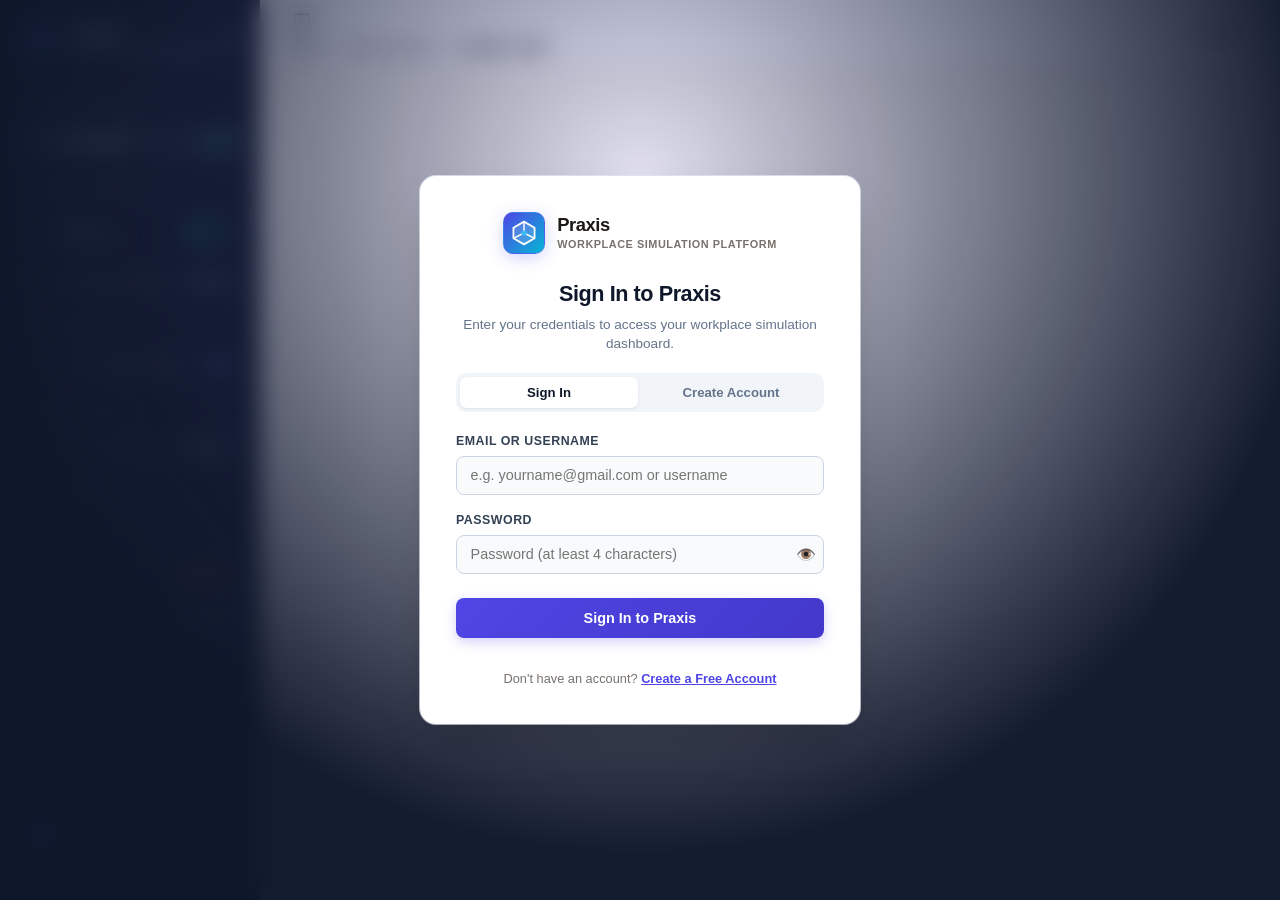
==== commit c716ffff: "Lock Admin Panel with credential gate and configure authorized admin shivam" ====
--- a/docs/index.html
+++ b/docs/index.html
@@ -188,12 +188,13 @@
         </button>
 
         <div class="nav-section-label" style="margin-top: 1.25rem;">Governance</div>
-        <button class="nav-item" id="nav-admin" data-view="admin" title="Leaderboard Standings">
+        <button class="nav-item" id="nav-admin" data-view="admin" title="Admin Reviewer Portal & Standings">
           <svg viewBox="0 0 24 24" fill="none" stroke="currentColor" stroke-width="2" stroke-linecap="round" stroke-linejoin="round">
-            <polygon points="12 2 15.09 8.26 22 9.27 17 14.14 18.18 21.02 12 17.77 5.82 21.02 7 14.14 2 9.27 8.91 8.26 12 2"></polygon>
+            <rect x="3" y="11" width="18" height="11" rx="2" ry="2"></rect>
+            <path d="M7 11V7a5 5 0 0 1 10 0v4"></path>
           </svg>
-          <span>Leaderboard</span>
-          <span class="nav-pill" style="background: rgba(245, 158, 11, 0.15); color: #d97706;">⭐ Stars</span>
+          <span>Admin Panel</span>
+          <span class="nav-pill" id="admin-nav-lock-badge" style="background: rgba(245, 158, 11, 0.15); color: #d97706; font-size: 0.65rem; padding: 2px 6px;">🔒 Locked</span>
         </button>
         <button class="nav-item" id="nav-profile" data-view="profile" title="Learner Profile & App Settings">
           <svg viewBox="0 0 24 24" fill="none" stroke="currentColor" stroke-width="2" stroke-linecap="round" stroke-linejoin="round">
@@ -1359,50 +1360,108 @@
           </div>
         </section>
 
-        <!-- VIEW 4: Reviewer Portal / Leaderboard View -->
+        <!-- VIEW 4: Reviewer Portal / Leaderboard View (Admin Locked) -->
         <section class="view-section" id="view-admin" style="display: none;">
-          <div class="view-header">
-            <div class="view-badge badge-amber">Leaderboard & Standings</div>
-            <h1 class="view-title">Engineering Simulation Leaderboard</h1>
-            <p class="view-description">
-              Real-time platform rankings across all engineering tracks. Each solved production problem awards 1 Star (⭐). Solve problems across the 40-problem curriculum to climb the cohort ranks!
-            </p>
-          </div>
-
-          <!-- Leaderboard Table Card -->
-          <div class="card leaderboard-card" style="padding: 0; overflow: hidden; border-radius: 12px; border: 1px solid var(--border-color);">
-            <div style="padding: 1.25rem 1.5rem; border-bottom: 1px solid var(--border-color); display: flex; justify-content: space-between; align-items: center; flex-wrap: wrap; gap: 0.75rem; background: var(--bg-card);">
-              <div>
-                <h2 class="card-title" style="margin: 0; font-size: 1.1rem; display: flex; align-items: center; gap: 8px;">
-                  <span>🏆</span> Candidate Standings
-                </h2>
-                <p class="card-subtitle" style="margin: 4px 0 0 0; font-size: 0.8rem;">
-                  Rankings based on verified problem solutions. 1 solved problem = 1 ⭐ Point.
-                </p>
-              </div>
-              <button class="btn btn-outline btn-sm" id="leaderboard-refresh-btn" style="display: flex; align-items: center; gap: 6px;">
-                <svg viewBox="0 0 24 24" fill="none" stroke="currentColor" stroke-width="2" stroke-linecap="round" stroke-linejoin="round" style="width: 14px; height: 14px;">
-                  <polyline points="23 4 23 10 17 10"></polyline>
-                  <path d="M20.49 15a9 9 0 1 1-2.12-9.36L23 10"></path>
-                </svg>
-                Refresh Rankings
-              </button>
-            </div>
-
-            <div class="table-container" style="overflow-x: auto;">
-              <table class="data-table leaderboard-table" id="leaderboard-table" style="width: 100%; border-collapse: collapse;">
-                <thead>
-                  <tr style="background: var(--bg-secondary);">
-                    <th style="padding: 14px 18px; text-align: left; font-size: 0.78rem; text-transform: uppercase; color: var(--text-muted); width: 80px;">Rank</th>
-                    <th style="padding: 14px 18px; text-align: left; font-size: 0.78rem; text-transform: uppercase; color: var(--text-muted);">Name</th>
-                    <th style="padding: 14px 18px; text-align: left; font-size: 0.78rem; text-transform: uppercase; color: var(--text-muted);">Job Role</th>
-                    <th style="padding: 14px 18px; text-align: right; font-size: 0.78rem; text-transform: uppercase; color: var(--text-muted); width: 140px;">Points</th>
-                  </tr>
-                </thead>
-                <tbody id="leaderboard-tbody">
-                  <!-- Populated dynamically -->
-                </tbody>
-              </table>
+          <!-- ADMIN LOCKED GATE (Visible when not logged in as admin 'shivam') -->
+          <div id="admin-locked-gate" style="display: block;">
+            <div class="view-header" style="text-align: center; max-width: 600px; margin: 0 auto 1.75rem auto;">
+              <div class="view-badge badge-amber" style="display: inline-flex; align-items: center; gap: 6px;">
+                <span>🔒</span> Restricted Governance Access
+              </div>
+              <h1 class="view-title" style="margin-top: 0.5rem;">Administrator Panel Locked</h1>
+              <p class="view-description">
+                This governance and reviewer portal is strictly restricted to verified platform administrators. Access requires authorized administrator credentials for account: <strong>shivam</strong>.
+              </p>
+            </div>
+
+            <div class="card" style="max-width: 480px; margin: 0 auto; padding: 2rem; border-radius: 12px; border: 1px solid var(--border-color); background: var(--bg-card); box-shadow: 0 10px 25px -5px rgba(0,0,0,0.1);">
+              <div style="font-size: 3rem; text-align: center; margin-bottom: 0.75rem;">🔒</div>
+              <h2 style="font-size: 1.25rem; font-weight: 800; text-align: center; margin: 0 0 0.5rem 0; color: var(--text-primary);">
+                Administrator Verification Required
+              </h2>
+              <p style="font-size: 0.85rem; color: var(--text-muted); text-align: center; margin: 0 0 1.25rem 0; line-height: 1.4;">
+                Enter administrator credentials below to unlock the Reviewer Portal and Candidate Leaderboard.
+              </p>
+
+              <div id="admin-gate-current-status" style="padding: 10px 14px; border-radius: 8px; font-size: 0.82rem; text-align: center; margin-bottom: 1.25rem; background: rgba(245, 158, 11, 0.1); color: #f59e0b; border: 1px solid rgba(245, 158, 11, 0.25); font-weight: 600;">
+                You are not currently authenticated as an administrator.
+              </div>
+
+              <form id="admin-gate-unlock-form" style="display: flex; flex-direction: column; gap: 14px;">
+                <div>
+                  <label for="admin-gate-username" style="display: block; font-size: 0.8rem; font-weight: 700; color: var(--text-secondary); margin-bottom: 5px;">
+                    Administrator Username
+                  </label>
+                  <input type="text" id="admin-gate-username" value="shivam" style="width: 100%; box-sizing: border-box; padding: 10px 12px; border: 1px solid var(--border-color); border-radius: 8px; background: var(--bg-input); color: var(--text-primary); font-size: 0.9rem; font-weight: 600;" required autocomplete="username">
+                </div>
+
+                <div>
+                  <label for="admin-gate-password" style="display: block; font-size: 0.8rem; font-weight: 700; color: var(--text-secondary); margin-bottom: 5px;">
+                    Administrator Password
+                  </label>
+                  <input type="password" id="admin-gate-password" placeholder="Enter admin password..." style="width: 100%; box-sizing: border-box; padding: 10px 12px; border: 1px solid var(--border-color); border-radius: 8px; background: var(--bg-input); color: var(--text-primary); font-size: 0.9rem;" required autocomplete="current-password">
+                </div>
+
+                <div id="admin-gate-error" style="display: none; padding: 8px 12px; border-radius: 6px; background: rgba(239, 68, 68, 0.1); border: 1px solid rgba(239, 68, 68, 0.25); color: #ef4444; font-size: 0.82rem; font-weight: 600;"></div>
+
+                <button type="submit" class="btn btn-primary" id="admin-gate-submit-btn" style="padding: 12px; font-weight: 700; border-radius: 8px; font-size: 0.92rem; display: flex; align-items: center; justify-content: center; gap: 8px; margin-top: 4px; cursor: pointer;">
+                  <span>🔓</span> Unlock Admin Panel
+                </button>
+              </form>
+
+              <div style="text-align: center; margin-top: 1rem; font-size: 0.75rem; color: var(--text-muted);">
+                Authorized Administrator Account: <code>shivam</code>
+              </div>
+            </div>
+          </div>
+
+          <!-- ADMIN UNLOCKED CONTENT (Visible ONLY when user is 'shivam') -->
+          <div id="admin-unlocked-content" style="display: none;">
+            <div class="view-header">
+              <div class="view-badge badge-emerald" style="display: inline-flex; align-items: center; gap: 6px;">
+                <span>👑</span> Administrator Access Verified
+              </div>
+              <h1 class="view-title">Admin Reviewer Portal & Leaderboard</h1>
+              <p class="view-description">
+                Active administrator session: <strong>@shivam</strong>. Real-time platform candidate rankings across all engineering tracks. Each solved production problem awards 1 Star (⭐).
+              </p>
+            </div>
+
+            <!-- Leaderboard Table Card -->
+            <div class="card leaderboard-card" style="padding: 0; overflow: hidden; border-radius: 12px; border: 1px solid var(--border-color);">
+              <div style="padding: 1.25rem 1.5rem; border-bottom: 1px solid var(--border-color); display: flex; justify-content: space-between; align-items: center; flex-wrap: wrap; gap: 0.75rem; background: var(--bg-card);">
+                <div>
+                  <h2 class="card-title" style="margin: 0; font-size: 1.1rem; display: flex; align-items: center; gap: 8px;">
+                    <span>🏆</span> Candidate Standings
+                  </h2>
+                  <p class="card-subtitle" style="margin: 4px 0 0 0; font-size: 0.8rem;">
+                    Rankings based on verified problem solutions. 1 solved problem = 1 ⭐ Point.
+                  </p>
+                </div>
+                <button class="btn btn-outline btn-sm" id="leaderboard-refresh-btn" style="display: flex; align-items: center; gap: 6px;">
+                  <svg viewBox="0 0 24 24" fill="none" stroke="currentColor" stroke-width="2" stroke-linecap="round" stroke-linejoin="round" style="width: 14px; height: 14px;">
+                    <polyline points="23 4 23 10 17 10"></polyline>
+                    <path d="M20.49 15a9 9 0 1 1-2.12-9.36L23 10"></path>
+                  </svg>
+                  Refresh Rankings
+                </button>
+              </div>
+
+              <div class="table-container" style="overflow-x: auto;">
+                <table class="data-table leaderboard-table" id="leaderboard-table" style="width: 100%; border-collapse: collapse;">
+                  <thead>
+                    <tr style="background: var(--bg-secondary);">
+                      <th style="padding: 14px 18px; text-align: left; font-size: 0.78rem; text-transform: uppercase; color: var(--text-muted); width: 80px;">Rank</th>
+                      <th style="padding: 14px 18px; text-align: left; font-size: 0.78rem; text-transform: uppercase; color: var(--text-muted);">Name</th>
+                      <th style="padding: 14px 18px; text-align: left; font-size: 0.78rem; text-transform: uppercase; color: var(--text-muted);">Job Role</th>
+                      <th style="padding: 14px 18px; text-align: right; font-size: 0.78rem; text-transform: uppercase; color: var(--text-muted); width: 140px;">Points</th>
+                    </tr>
+                  </thead>
+                  <tbody id="leaderboard-tbody">
+                    <!-- Populated dynamically -->
+                  </tbody>
+                </table>
+              </div>
             </div>
           </div>
         </section>
--- a/docs/styles.css
+++ b/docs/styles.css
@@ -4325,6 +4325,18 @@
   box-shadow: 0 2px 4px rgba(0, 0, 0, 0.02) !important;
   border-color: #cbd5e1 !important;
   background: #ffffff !important;
+}
+
+.prob-catalog-card.dashboard-card-locked {
+  opacity: 0.72;
+  filter: grayscale(20%);
+  cursor: not-allowed !important;
+}
+
+.prob-catalog-card.dashboard-card-locked:hover {
+  transform: none !important;
+  border-color: #cbd5e1 !important;
+  box-shadow: none !important;
 }
 
 .dashboard-card-locked-inner {
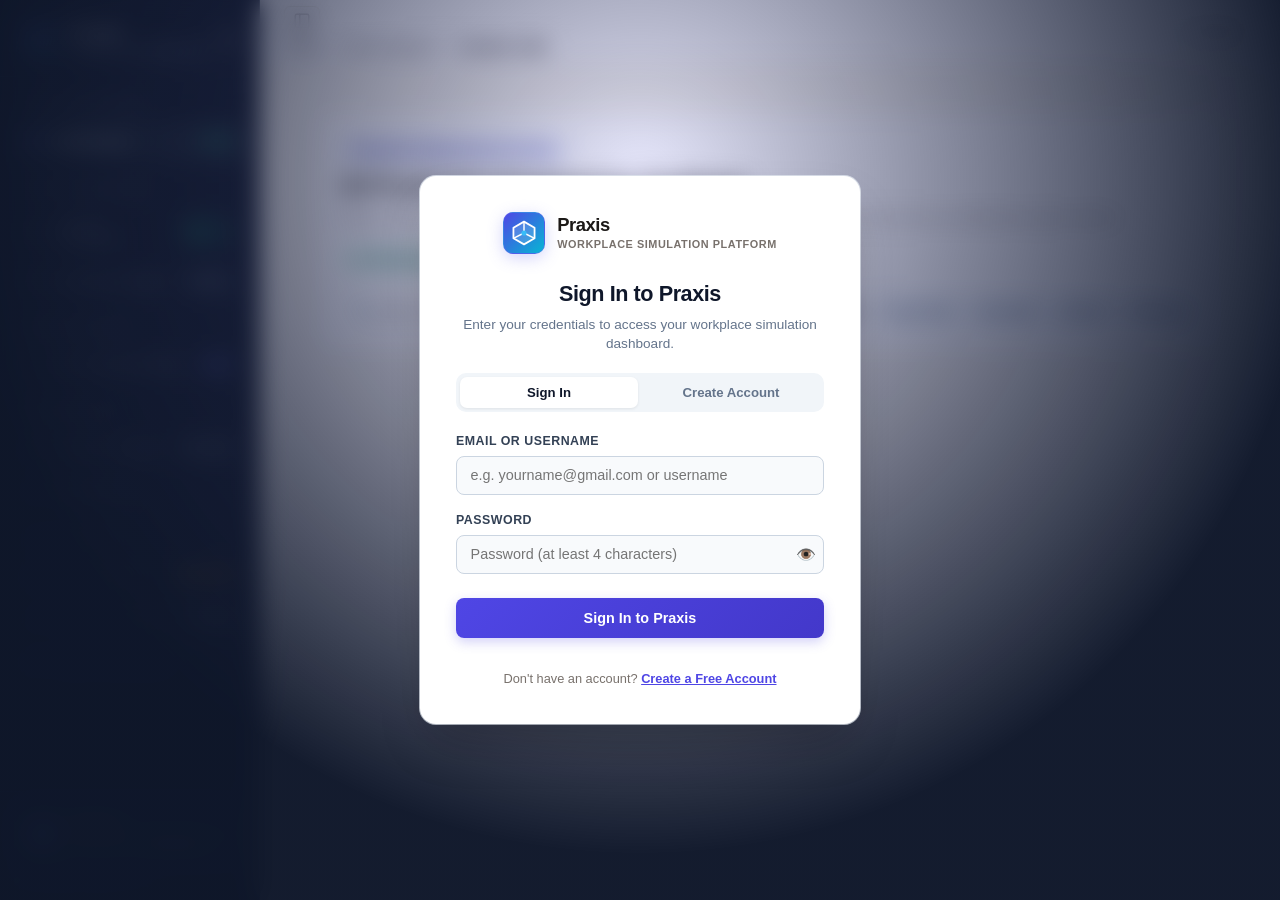
==== commit 9df65e7e: "Set problem catalog as default visible view and ensure filter parameter propagates to openProblemsCa" ====
--- a/docs/index.html
+++ b/docs/index.html
@@ -1111,7 +1111,7 @@
         <!-- VIEW: 40 Production Problems Workspace -->
         <section class="view-section" id="view-problems">
           <!-- Catalog Mode (Browse all 40 questions) -->
-          <div id="problems-catalog-container" class="problems-catalog-container" style="display: none;">
+          <div id="problems-catalog-container" class="problems-catalog-container" style="display: block;">
             <div class="problems-catalog-header card">
               <div style="display: flex; justify-content: space-between; align-items: flex-start; gap: 1rem; flex-wrap: wrap;">
                 <div>
@@ -1149,7 +1149,7 @@
           </div>
 
           <!-- Single Problem Solving Workspace (Only active question is displayed) -->
-          <div id="problem-detail-container" class="problem-detail-panel">
+          <div id="problem-detail-container" class="problem-detail-panel" style="display: none;">
             <!-- Rendered dynamically via JS with Question Nav Toolbar + Scenario + Code Editor -->
           </div>
         </section>
@@ -1427,6 +1427,44 @@
               </p>
             </div>
 
+            <!-- Admin Active Session Control Bar -->
+            <div class="card admin-session-card" style="margin-bottom: 1.5rem; padding: 1.1rem 1.5rem; border-radius: 12px; border: 1px solid rgba(16, 185, 129, 0.3); background: var(--bg-card); box-shadow: 0 4px 16px -2px rgba(16, 185, 129, 0.08); display: flex; justify-content: space-between; align-items: center; flex-wrap: wrap; gap: 1rem;">
+              <div style="display: flex; align-items: center; gap: 12px;">
+                <div style="width: 44px; height: 44px; border-radius: 10px; background: rgba(16, 185, 129, 0.15); display: flex; align-items: center; justify-content: center; font-size: 1.4rem; border: 1px solid rgba(16, 185, 129, 0.3); flex-shrink: 0;">
+                  👑
+                </div>
+                <div>
+                  <div style="font-weight: 800; font-size: 0.96rem; color: var(--text-primary); display: flex; align-items: center; gap: 8px;">
+                    <span>Administrator: @shivam</span>
+                    <span class="badge badge-emerald" style="font-size: 0.7rem; padding: 2px 8px;">Full Governance</span>
+                  </div>
+                  <div style="font-size: 0.78rem; color: var(--text-muted); margin-top: 2px; display: flex; align-items: center; gap: 6px;">
+                    <span style="display: inline-block; width: 7px; height: 7px; border-radius: 50%; background: #10b981; box-shadow: 0 0 6px #10b981;"></span>
+                    <span>Admin Session Active • Reviewer Controls Enabled</span>
+                  </div>
+                </div>
+              </div>
+
+              <div style="display: flex; align-items: center; gap: 10px; flex-wrap: wrap;">
+                <button class="btn btn-outline btn-sm" id="btn-admin-refresh-top" style="display: flex; align-items: center; gap: 6px; padding: 8px 14px; font-weight: 600; border-radius: 8px; font-size: 0.82rem;">
+                  <svg viewBox="0 0 24 24" fill="none" stroke="currentColor" stroke-width="2" stroke-linecap="round" stroke-linejoin="round" style="width: 14px; height: 14px;">
+                    <polyline points="23 4 23 10 17 10"></polyline>
+                    <path d="M20.49 15a9 9 0 1 1-2.12-9.36L23 10"></path>
+                  </svg>
+                  Refresh Data
+                </button>
+
+                <button class="btn btn-sm" id="btn-admin-logout" style="display: flex; align-items: center; gap: 7px; padding: 8px 16px; font-weight: 700; border-radius: 8px; background: #ef4444; color: #ffffff; border: 1px solid #dc2626; cursor: pointer; font-size: 0.82rem; box-shadow: 0 2px 8px rgba(239, 68, 68, 0.25); transition: all 0.2s;">
+                  <svg viewBox="0 0 24 24" width="14" height="14" fill="none" stroke="currentColor" stroke-width="2" stroke-linecap="round" stroke-linejoin="round">
+                    <path d="M9 21H5a2 2 0 0 1-2-2V5a2 2 0 0 1 2-2h4"></path>
+                    <polyline points="16 17 21 12 16 7"></polyline>
+                    <line x1="21" y1="12" x2="9" y2="12"></line>
+                  </svg>
+                  Exit & Log Out of Admin
+                </button>
+              </div>
+            </div>
+
             <!-- Leaderboard Table Card -->
             <div class="card leaderboard-card" style="padding: 0; overflow: hidden; border-radius: 12px; border: 1px solid var(--border-color);">
               <div style="padding: 1.25rem 1.5rem; border-bottom: 1px solid var(--border-color); display: flex; justify-content: space-between; align-items: center; flex-wrap: wrap; gap: 0.75rem; background: var(--bg-card);">
@@ -1438,13 +1476,23 @@
                     Rankings based on verified problem solutions. 1 solved problem = 1 ⭐ Point.
                   </p>
                 </div>
-                <button class="btn btn-outline btn-sm" id="leaderboard-refresh-btn" style="display: flex; align-items: center; gap: 6px;">
-                  <svg viewBox="0 0 24 24" fill="none" stroke="currentColor" stroke-width="2" stroke-linecap="round" stroke-linejoin="round" style="width: 14px; height: 14px;">
-                    <polyline points="23 4 23 10 17 10"></polyline>
-                    <path d="M20.49 15a9 9 0 1 1-2.12-9.36L23 10"></path>
-                  </svg>
-                  Refresh Rankings
-                </button>
+                <div style="display: flex; align-items: center; gap: 8px;">
+                  <button class="btn btn-outline btn-sm" id="leaderboard-refresh-btn" style="display: flex; align-items: center; gap: 6px;">
+                    <svg viewBox="0 0 24 24" fill="none" stroke="currentColor" stroke-width="2" stroke-linecap="round" stroke-linejoin="round" style="width: 14px; height: 14px;">
+                      <polyline points="23 4 23 10 17 10"></polyline>
+                      <path d="M20.49 15a9 9 0 1 1-2.12-9.36L23 10"></path>
+                    </svg>
+                    Refresh Rankings
+                  </button>
+                  <button class="btn btn-outline btn-sm" id="btn-admin-quick-logout" title="Lock Admin & Sign Out" style="display: flex; align-items: center; gap: 6px; color: #ef4444; border-color: rgba(239, 68, 68, 0.35); font-weight: 600;">
+                    <svg viewBox="0 0 24 24" width="13" height="13" fill="none" stroke="currentColor" stroke-width="2">
+                      <path d="M9 21H5a2 2 0 0 1-2-2V5a2 2 0 0 1 2-2h4"></path>
+                      <polyline points="16 17 21 12 16 7"></polyline>
+                      <line x1="21" y1="12" x2="9" y2="12"></line>
+                    </svg>
+                    Log Out
+                  </button>
+                </div>
               </div>
 
               <div class="table-container" style="overflow-x: auto;">
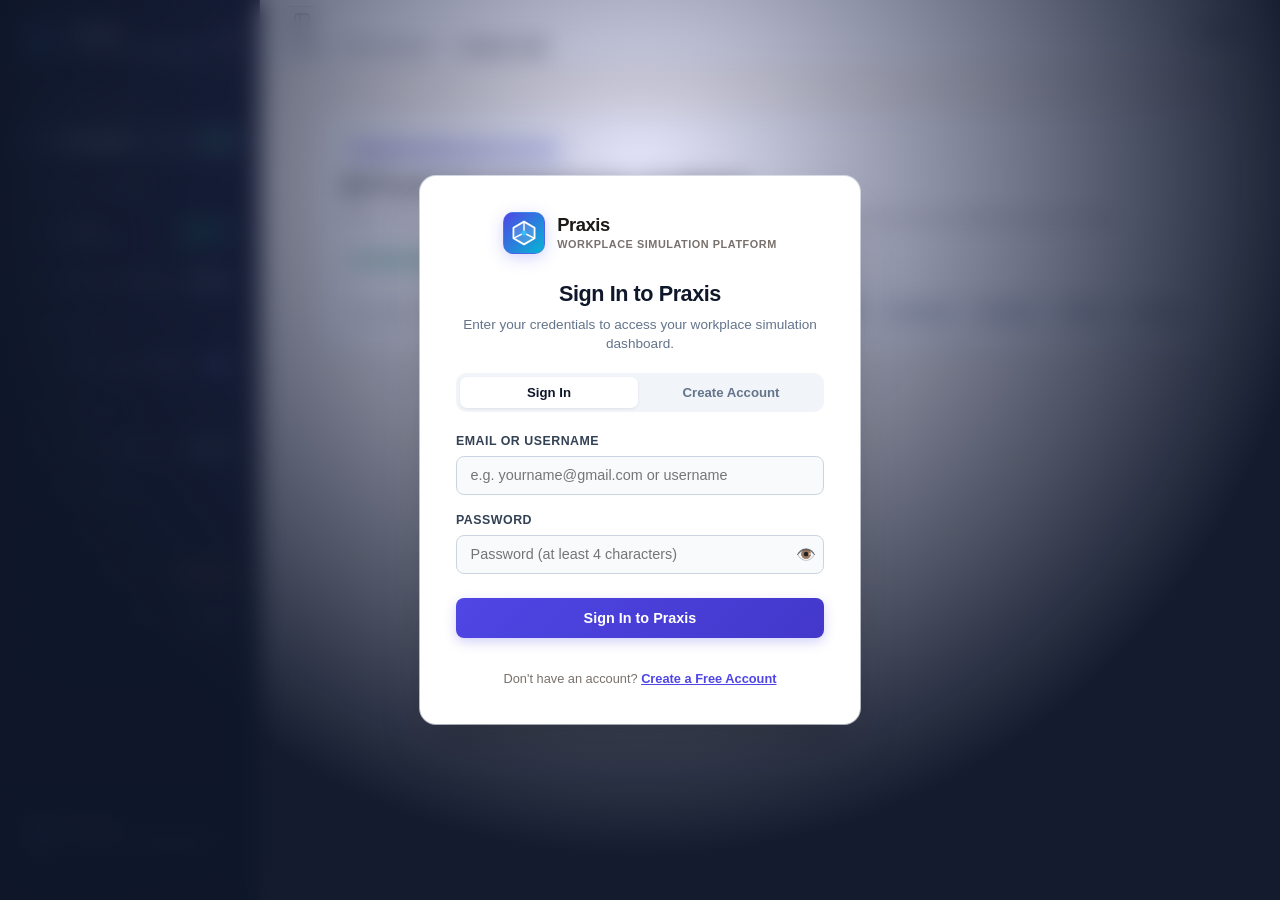
==== commit fb7adfa6: "Refactor Profile & Settings: declutter layout, add profile editing, questions solved tracker, and to" ====
--- a/docs/index.html
+++ b/docs/index.html
@@ -1516,165 +1516,164 @@
 
         <!-- VIEW 5: Learner Profile & App Settings Activity -->
         <section class="view-section" id="view-profile" style="display: none;">
-          <div class="view-header">
-            <div class="view-badge badge-emerald">Account & App Settings</div>
-            <h1 class="view-title">Learner Profile & Application Settings</h1>
-            <p class="view-description">
-              Manage your engineering simulation credentials, inspect verified progress across the 40-problem curriculum, and configure your appearance and account preferences.
-            </p>
-          </div>
-
-          <!-- Official Certificate of Completion Banner -->
-          <div id="profile-certificate-banner"></div>
-
-          <div class="profile-layout">
-            <div class="profile-left-col">
+          <div class="view-header" style="display: flex; justify-content: space-between; align-items: flex-start; flex-wrap: wrap; gap: 1rem; margin-bottom: 2rem;">
+            <div>
+              <h1 class="view-title" style="margin-bottom: 0.35rem;">Profile & Account Settings</h1>
+              <p class="view-description" style="margin: 0; color: var(--text-secondary); max-width: 620px;">
+                Manage your profile identity, contact details, account preferences, and view your verified question solving milestones.
+              </p>
+            </div>
+            <!-- Theme Toggle Button properly aligned in the right upper section -->
+            <div class="profile-header-actions" style="display: flex; align-items: center; gap: 12px;">
+              <button type="button" class="btn btn-outline" id="profile-theme-toggle-btn" title="Toggle Light / Dark Theme" style="display: inline-flex; align-items: center; gap: 8px; font-weight: 700; padding: 8px 16px; border-radius: 8px; font-size: 0.85rem; cursor: pointer;">
+                <span id="profile-theme-icon">🌙</span>
+                <span id="profile-theme-label">Dark Mode</span>
+              </button>
+            </div>
+          </div>
+
+          <div class="profile-layout" style="display: grid; grid-template-columns: 340px 1fr; gap: 2rem; align-items: start;">
+            <!-- Left Column: Identity, Solved Milestones & Session -->
+            <div class="profile-left-col" style="display: flex; flex-direction: column; gap: 1.5rem;">
               <!-- Learner Identity Card -->
-              <div class="profile-card card">
-                <div class="profile-avatar" id="profile-main-avatar">👨‍💻</div>
-                <h2 class="profile-name" id="profile-main-name">Learner Practitioner</h2>
-                <div class="profile-role-badge" id="profile-main-role-badge">🔒 Cloud Engineer (Permanent Track)</div>
-                <p class="profile-tagline" id="profile-main-tagline">Active Candidate practicing real production incidents, telemetry triage, and code fixes.</p>
-
-                <div class="profile-stats-grid">
-                  <div class="pstat-item">
-                    <div class="pstat-num" id="pstat-problems">0/40</div>
-                    <div class="pstat-label">Problems Solved</div>
+              <div class="profile-card card" style="padding: 1.75rem; text-align: center;">
+                <div class="profile-avatar" id="profile-main-avatar" style="width: 72px; height: 72px; margin: 0 auto 0.75rem auto; border-radius: 50%; background: linear-gradient(135deg, #4f46e5, #06b6d4); color: #ffffff; display: flex; align-items: center; justify-content: center; font-size: 1.6rem; font-weight: 800; box-shadow: 0 4px 12px rgba(79, 70, 229, 0.25);">👨‍💻</div>
+                <h2 class="profile-name" id="profile-main-name" style="font-size: 1.3rem; font-weight: 800; margin-bottom: 0.25rem;">Learner Practitioner</h2>
+                <div style="font-size: 0.82rem; color: var(--text-muted); font-weight: 600; margin-bottom: 0.5rem;" id="profile-main-username">@learner</div>
+                <div class="profile-role-badge" id="profile-main-role-badge" style="margin-bottom: 0.5rem;">🔒 Cloud Engineer (Permanent Track)</div>
+                <p class="profile-tagline" id="profile-main-tagline" style="font-size: 0.84rem; color: var(--text-secondary); margin-bottom: 1rem; line-height: 1.4;">Active Candidate practicing real production incidents, telemetry triage, and code fixes.</p>
+
+                <!-- Questions Solved Milestone Section (Requirement 5) -->
+                <div class="profile-solved-widget" style="padding: 1.25rem; background: var(--bg-secondary); border: 1px solid var(--border-color); border-radius: 10px; text-align: left;">
+                  <div style="display: flex; justify-content: space-between; align-items: center; margin-bottom: 0.5rem;">
+                    <span style="font-size: 0.72rem; font-weight: 800; text-transform: uppercase; color: var(--text-muted); letter-spacing: 0.05em;">Questions Solved</span>
+                    <span class="badge badge-emerald" id="profile-solved-badge" style="font-size: 0.72rem; padding: 2px 8px; font-weight: 700;">0/40 Solved</span>
                   </div>
-                  <div class="pstat-item">
-                    <div class="pstat-num" id="pstat-completed">0</div>
-                    <div class="pstat-label">Missions Solved</div>
+                  <div style="display: flex; align-items: baseline; gap: 6px; margin-bottom: 0.5rem;">
+                    <span style="font-size: 1.75rem; font-weight: 800; color: var(--primary);" id="profile-solved-big-count">0</span>
+                    <span style="font-size: 0.88rem; color: var(--text-muted); font-weight: 600;">/ 40 Solved</span>
+                    <span style="margin-left: auto; font-size: 0.82rem; font-weight: 700; color: #f59e0b;" id="profile-points-pill">⭐ 0 Stars</span>
                   </div>
-                  <div class="pstat-item">
-                    <div class="pstat-num" id="pstat-avg-score">--</div>
-                    <div class="pstat-label">Avg Rubric Score</div>
+                  <div style="width: 100%; height: 8px; background: var(--border-color); border-radius: 999px; overflow: hidden; margin-bottom: 0.75rem;">
+                    <div id="profile-solved-progress-fill" style="height: 100%; width: 0%; background: linear-gradient(90deg, #4f46e5, #10b981); border-radius: 999px; transition: width 0.3s ease;"></div>
                   </div>
-                  <div class="pstat-item">
-                    <div class="pstat-num" id="pstat-readiness">In Training</div>
-                    <div class="pstat-label">Workplace Readiness</div>
+                  <div style="display: grid; grid-template-columns: 1fr 1fr; gap: 8px; font-size: 0.78rem;">
+                    <div style="background: var(--bg-card); padding: 8px 10px; border-radius: 6px; border: 1px solid var(--border-color);">
+                      <div style="color: var(--text-muted); font-size: 0.68rem; text-transform: uppercase; font-weight: 700;">Phase 1: Basic</div>
+                      <strong style="color: var(--text-primary); font-size: 0.92rem;" id="profile-basic-count">0 / 20</strong>
+                    </div>
+                    <div style="background: var(--bg-card); padding: 8px 10px; border-radius: 6px; border: 1px solid var(--border-color);">
+                      <div style="color: var(--text-muted); font-size: 0.68rem; text-transform: uppercase; font-weight: 700;">Phase 2: Inter</div>
+                      <strong style="color: var(--text-primary); font-size: 0.92rem;" id="profile-inter-count">0 / 20</strong>
+                    </div>
                   </div>
                 </div>
 
-                <!-- Account Identity Details -->
-                <div class="profile-identity-details" style="margin-top: 1.25rem; padding-top: 1rem; border-top: 1px solid var(--border-color); font-size: 0.82rem; display: flex; flex-direction: column; gap: 8px;">
-                  <div style="display: flex; justify-content: space-between;">
-                    <span style="color: var(--text-muted);">Account Handle:</span>
-                    <strong style="color: var(--text-primary);" id="profile-main-username">@learner</strong>
+                <!-- Basic Details Summary View -->
+                <div style="margin-top: 1.25rem; padding-top: 1rem; border-top: 1px solid var(--border-color); font-size: 0.82rem; display: flex; flex-direction: column; gap: 8px; text-align: left;">
+                  <div style="display: flex; justify-content: space-between; align-items: center;">
+                    <span style="color: var(--text-muted);">Phone Number:</span>
+                    <span style="color: var(--text-primary); font-weight: 600;" id="display-profile-phone">Not provided</span>
                   </div>
-                  <div style="display: flex; justify-content: space-between;">
-                    <span style="color: var(--text-muted);">Account Status:</span>
-                    <span class="badge badge-emerald" style="padding: 2px 8px; font-size: 0.72rem;">Verified Candidate</span>
+                  <div style="display: flex; justify-content: space-between; align-items: center;">
+                    <span style="color: var(--text-muted);">Email Address:</span>
+                    <span style="color: var(--text-primary); font-weight: 600;" id="display-profile-email">Not provided</span>
                   </div>
-                  <div style="display: flex; justify-content: space-between;">
-                    <span style="color: var(--text-muted);">Assigned Track:</span>
-                    <strong style="color: var(--primary);" id="profile-main-track-display">Cloud Engineer & SRE</strong>
+                  <div style="display: flex; justify-content: space-between; align-items: center;">
+                    <span style="color: var(--text-muted);">Location:</span>
+                    <span style="color: var(--text-primary); font-weight: 600;" id="display-profile-location">Not provided</span>
                   </div>
                 </div>
               </div>
 
-              <!-- Application Settings Card: Theme & Appearance -->
-              <div class="settings-card card" style="margin-top: 1.5rem;">
-                <h3 class="card-title" style="display: flex; align-items: center; gap: 8px;">
-                  <span>🎨</span> App Appearance & Theme
+              <!-- Session & Data Actions Card -->
+              <div class="card" style="padding: 1.5rem;">
+                <h3 class="card-title" style="margin: 0 0 0.5rem 0; font-size: 0.95rem; font-weight: 800; display: flex; align-items: center; gap: 8px;">
+                  <span>⚙️</span> Session Management
                 </h3>
-                <p class="card-subtitle">Choose your preferred visual presentation style for the simulation workspace:</p>
-
-                <div class="theme-selection-grid" style="display: grid; grid-template-columns: 1fr 1fr; gap: 10px; margin-top: 1rem;">
-                  <button type="button" class="theme-choice-btn" id="theme-choice-light" style="padding: 12px; border: 2px solid var(--border-color); border-radius: 8px; background: #f9f7f1; color: #1e293b; cursor: pointer; text-align: center; display: flex; flex-direction: column; align-items: center; gap: 6px; font-weight: 600; font-size: 0.84rem; transition: all 0.2s;">
-                    <span style="font-size: 1.4rem;">☀️</span>
-                    <span>Warm Cream Light</span>
-                    <span style="font-size: 0.7rem; color: #64748b; font-weight: normal;">Soft contrast, easy on eyes</span>
+                <p class="card-subtitle" style="margin-bottom: 1rem; font-size: 0.8rem;">Export records, manage local workspace drafts, or end session:</p>
+                <div style="display: flex; flex-direction: column; gap: 8px;">
+                  <button class="btn btn-outline btn-block" id="btn-export-transcript" style="font-size: 0.82rem;">
+                    Export Verified Transcript (.md)
                   </button>
-
-                  <button type="button" class="theme-choice-btn" id="theme-choice-dark" style="padding: 12px; border: 2px solid var(--border-color); border-radius: 8px; background: #0f172a; color: #f8fafc; cursor: pointer; text-align: center; display: flex; flex-direction: column; align-items: center; gap: 6px; font-weight: 600; font-size: 0.84rem; transition: all 0.2s;">
-                    <span style="font-size: 1.4rem;">🌙</span>
-                    <span>Midnight Dark</span>
-                    <span style="font-size: 0.7rem; color: #94a3b8; font-weight: normal;">Sleek dark engineering IDE</span>
-                  </button>
-                </div>
-              </div>
-
-              <!-- Account Actions & Session Management -->
-              <div class="danger-zone-card card" style="margin-top: 1.5rem;">
-                <h3 class="card-title" style="display: flex; align-items: center; gap: 8px;">
-                  <span>⚙️</span> Session & Data Management
-                </h3>
-                <p class="card-subtitle">Export records, manage local browser workspace, or end your session:</p>
-
-                <div class="profile-actions" style="margin-top: 1rem; display: flex; flex-direction: column; gap: 10px;">
-                  <button class="btn btn-outline btn-block" id="btn-export-transcript">
-                    <svg viewBox="0 0 24 24" fill="none" stroke="currentColor" stroke-width="2" stroke-linecap="round" stroke-linejoin="round" class="btn-icon">
-                      <path d="M21 15v4a2 2 0 0 1-2 2H5a2 2 0 0 1-2-2v-4"></path>
-                      <polyline points="7 10 12 15 17 10"></polyline>
-                      <line x1="12" y1="15" x2="12" y2="3"></line>
-                    </svg>
-                    Export Verified Transcript (Markdown)
-                  </button>
-                  <button class="btn btn-sidebar-outline btn-block" id="btn-reset-progress">
+                  <button class="btn btn-sidebar-outline btn-block" id="btn-reset-progress" style="font-size: 0.82rem;">
                     Clear Local Drafts
                   </button>
-                  <button class="btn btn-danger btn-block" id="btn-profile-logout" style="background: #ef4444; color: white; border: none; padding: 10px 14px; font-weight: 700; border-radius: 6px; cursor: pointer; display: flex; align-items: center; justify-content: center; gap: 8px; margin-top: 0.5rem;">
-                    <svg viewBox="0 0 24 24" width="16" height="16" fill="none" stroke="currentColor" stroke-width="2">
-                      <path d="M9 21H5a2 2 0 0 1-2-2V5a2 2 0 0 1 2-2h4"></path>
-                      <polyline points="16 17 21 12 16 7"></polyline>
-                      <line x1="21" y1="12" x2="9" y2="12"></line>
-                    </svg>
+                  <button class="btn btn-danger btn-block" id="btn-profile-logout" style="background: #ef4444; color: white; border: none; padding: 10px 14px; font-weight: 700; border-radius: 6px; cursor: pointer; display: flex; align-items: center; justify-content: center; gap: 8px; margin-top: 0.25rem; font-size: 0.82rem;">
                     Log Out of Praxis Account
                   </button>
                 </div>
               </div>
             </div>
 
-            <div class="profile-right-col">
-              <!-- Curriculum Progress Summary Card -->
-              <div class="curriculum-summary-card card">
-                <div class="card-header-flex">
+            <!-- Right Column: Edit Profile & Personal Details Form + Solved Activity -->
+            <div class="profile-right-col" style="display: flex; flex-direction: column; gap: 1.5rem;">
+              <!-- Edit Profile & Settings Card (Requirement 5) -->
+              <div class="card" style="padding: 1.75rem;">
+                <div style="display: flex; justify-content: space-between; align-items: center; margin-bottom: 1.25rem; padding-bottom: 0.75rem; border-bottom: 1px solid var(--border-color); flex-wrap: wrap; gap: 0.75rem;">
                   <div>
-                    <h3 class="card-title">Production Problem Bank Progress (40 Real Issues)</h3>
-                    <p class="card-subtitle">Progress tracking across 20 Basic (with SOP Help) and 20 Intermediate (Standalone) problems.</p>
+                    <h3 class="card-title" style="margin: 0; font-size: 1.15rem; font-weight: 800; display: flex; align-items: center; gap: 8px;">
+                      <span>✏️</span> Edit Profile & Personal Details
+                    </h3>
+                    <p style="margin: 4px 0 0 0; font-size: 0.85rem; color: var(--text-secondary);">
+                      Update your name, phone number, and engineering background details.
+                    </p>
                   </div>
-                  <button class="btn btn-primary btn-sm" id="profile-jump-problems-btn">
-                    Go to Problems ➔
+                  <button type="button" class="btn btn-primary btn-sm" id="btn-save-profile-details" style="font-size: 0.82rem; font-weight: 700; padding: 8px 18px;">
+                    Save Profile Changes
                   </button>
                 </div>
 
-                <div style="margin: 1rem 0;">
-                  <div style="display: flex; justify-content: space-between; font-size: 0.85rem; font-weight: 700; margin-bottom: 6px;">
-                    <span>Overall Problem Bank Completion</span>
-                    <span id="profile-problems-pct">0% (0 of 40)</span>
+                <form id="edit-profile-form" onsubmit="return false;">
+                  <div style="display: grid; grid-template-columns: 1fr 1fr; gap: 1.25rem;">
+                    <div class="form-group">
+                      <label for="edit-profile-fullname" style="display: block; font-size: 0.8rem; font-weight: 700; color: var(--text-secondary); margin-bottom: 0.4rem;">Full Name</label>
+                      <input type="text" id="edit-profile-fullname" class="field-input" placeholder="e.g. Shivam" style="width: 100%; padding: 10px 12px; border-radius: 8px; border: 1px solid var(--border-color); background: var(--bg-card); color: var(--text-primary); font-size: 0.88rem;">
+                    </div>
+
+                    <div class="form-group">
+                      <label for="edit-profile-phone" style="display: block; font-size: 0.8rem; font-weight: 700; color: var(--text-secondary); margin-bottom: 0.4rem;">Phone Number</label>
+                      <input type="tel" id="edit-profile-phone" class="field-input" placeholder="e.g. +91 98765 43210" style="width: 100%; padding: 10px 12px; border-radius: 8px; border: 1px solid var(--border-color); background: var(--bg-card); color: var(--text-primary); font-size: 0.88rem;">
+                    </div>
+
+                    <div class="form-group">
+                      <label for="edit-profile-email" style="display: block; font-size: 0.8rem; font-weight: 700; color: var(--text-secondary); margin-bottom: 0.4rem;">Email Address</label>
+                      <input type="email" id="edit-profile-email" class="field-input" placeholder="e.g. shivam@example.com" style="width: 100%; padding: 10px 12px; border-radius: 8px; border: 1px solid var(--border-color); background: var(--bg-card); color: var(--text-primary); font-size: 0.88rem;">
+                    </div>
+
+                    <div class="form-group">
+                      <label for="edit-profile-location" style="display: block; font-size: 0.8rem; font-weight: 700; color: var(--text-secondary); margin-bottom: 0.4rem;">Location / Timezone</label>
+                      <input type="text" id="edit-profile-location" class="field-input" placeholder="e.g. Mohali, Punjab (IST)" style="width: 100%; padding: 10px 12px; border-radius: 8px; border: 1px solid var(--border-color); background: var(--bg-card); color: var(--text-primary); font-size: 0.88rem;">
+                    </div>
+
+                    <div class="form-group" style="grid-column: 1 / -1;">
+                      <label for="edit-profile-headline" style="display: block; font-size: 0.8rem; font-weight: 700; color: var(--text-secondary); margin-bottom: 0.4rem;">Professional Headline / Bio</label>
+                      <input type="text" id="edit-profile-headline" class="field-input" placeholder="e.g. Cloud & Systems SRE | Production Incident Triage" style="width: 100%; padding: 10px 12px; border-radius: 8px; border: 1px solid var(--border-color); background: var(--bg-card); color: var(--text-primary); font-size: 0.88rem;">
+                    </div>
+
+                    <div class="form-group" style="grid-column: 1 / -1;">
+                      <label for="edit-profile-github" style="display: block; font-size: 0.8rem; font-weight: 700; color: var(--text-secondary); margin-bottom: 0.4rem;">GitHub / Portfolio URL</label>
+                      <input type="url" id="edit-profile-github" class="field-input" placeholder="e.g. https://github.com/shi-vam53" style="width: 100%; padding: 10px 12px; border-radius: 8px; border: 1px solid var(--border-color); background: var(--bg-card); color: var(--text-primary); font-size: 0.88rem;">
+                    </div>
                   </div>
-                  <div style="width: 100%; height: 10px; background: var(--bg-hover); border-radius: 999px; overflow: hidden; border: 1px solid var(--border-color);">
-                    <div id="profile-problems-progress-bar" style="height: 100%; width: 0%; background: linear-gradient(90deg, #10b981, #059669); border-radius: 999px; transition: width 0.3s;"></div>
+
+                  <div style="margin-top: 1.5rem; display: flex; justify-content: space-between; align-items: center; border-top: 1px solid var(--border-color); padding-top: 1rem;">
+                    <span id="profile-save-status" style="font-size: 0.82rem; color: #10b981; font-weight: 700; display: none;">✓ Profile details successfully updated!</span>
+                    <button type="button" class="btn btn-primary" id="btn-save-profile-bottom" style="margin-left: auto; font-size: 0.85rem; font-weight: 700; padding: 10px 22px;">
+                      Save Profile Changes
+                    </button>
                   </div>
-                </div>
-
-                <div style="display: grid; grid-template-columns: 1fr 1fr; gap: 12px; margin-top: 1rem;">
-                  <div style="padding: 12px; border: 1px solid var(--border-color); border-radius: 8px; background: var(--bg-secondary);">
-                    <div style="font-size: 0.72rem; color: var(--text-muted); font-weight: 700; text-transform: uppercase;">Phase 1: Basic (with SOP Help)</div>
-                    <div style="font-size: 1.25rem; font-weight: 800; color: var(--text-primary); margin-top: 4px;" id="profile-basic-solved">0 / 20 Solved</div>
-                    <div style="font-size: 0.75rem; color: #10b981; margin-top: 2px;">Includes step-by-step resolution SOP</div>
-                  </div>
-                  <div style="padding: 12px; border: 1px solid var(--border-color); border-radius: 8px; background: var(--bg-secondary);">
-                    <div style="font-size: 0.72rem; color: var(--text-muted); font-weight: 700; text-transform: uppercase;">Phase 2: Intermediate (Standalone)</div>
-                    <div style="font-size: 1.25rem; font-weight: 800; color: var(--text-primary); margin-top: 4px;" id="profile-inter-solved">0 / 20 Solved</div>
-                    <div style="font-size: 0.75rem; color: #f59e0b; margin-top: 2px;">Independent engineering investigation</div>
-                  </div>
-                </div>
-              </div>
-
-              <!-- Competency Skills Card -->
-              <div class="skills-card card" style="margin-top: 1.5rem;">
-                <h3 class="card-title">Demonstrated Workplace Competencies</h3>
-                <p class="card-subtitle">Validated through multi-dimensional rubric evaluations:</p>
-
-                <div class="competencies-checklist" id="profile-competencies-list">
-                  <!-- Dynamic competencies checklist -->
-                </div>
-              </div>
-
-              <!-- Completed Missions History -->
-              <div class="history-card card" style="margin-top: 1.5rem;">
-                <h3 class="card-title">Completed Simulation History</h3>
+                </form>
+              </div>
+
+              <!-- Completed Simulation History Card -->
+              <div class="card" style="padding: 1.75rem;">
+                <div style="display: flex; justify-content: space-between; align-items: center; margin-bottom: 1rem; border-bottom: 1px solid var(--border-color); padding-bottom: 0.75rem;">
+                  <h3 class="card-title" style="margin: 0; font-size: 1.1rem; font-weight: 800;">Completed Questions & Incidents</h3>
+                  <button type="button" class="btn btn-outline btn-sm" id="profile-jump-problems-btn" style="font-size: 0.78rem;">
+                    Browse All Questions ➔
+                  </button>
+                </div>
                 <div class="history-list" id="profile-history-list">
                   <!-- Populated dynamically -->
                 </div>
--- a/docs/styles.css
+++ b/docs/styles.css
@@ -938,19 +938,22 @@
 
 .btn-outline {
   background-color: #ffffff;
-  border-color: var(--border-color);
-  color: var(--text-secondary);
+  border: 1px solid #cbd5e1;
+  color: #1e293b;
+  font-weight: 600;
+  transition: all 0.15s ease;
 }
 
 .btn-outline:hover {
-  background-color: var(--bg-subtle);
-  color: var(--text-primary);
-  border-color: #d1d5db;
+  background-color: #f1f5f9;
+  border-color: #94a3b8;
+  color: #0f172a;
 }
 
 .btn-ghost {
   background-color: transparent;
   color: var(--text-secondary);
+  transition: all 0.15s ease;
 }
 
 .btn-ghost:hover {
@@ -966,6 +969,45 @@
 .btn-icon {
   width: 16px;
   height: 16px;
+}
+
+/* Dedicated Problem Catalog Action Button */
+.prob-solve-btn {
+  background-color: #4f46e5;
+  color: #ffffff !important;
+  border: 1px solid #4338ca;
+  font-size: 0.75rem;
+  font-weight: 700;
+  padding: 4px 12px;
+  border-radius: 6px;
+  transition: all 0.18s ease;
+  box-shadow: 0 1px 3px rgba(79, 70, 229, 0.25);
+  display: inline-flex;
+  align-items: center;
+  justify-content: center;
+  gap: 4px;
+}
+
+.prob-solve-btn:hover {
+  background-color: #4338ca;
+  color: #ffffff !important;
+  border-color: #3730a3;
+  box-shadow: 0 3px 8px rgba(79, 70, 229, 0.4);
+  transform: translateY(-1px);
+}
+
+.prob-solve-btn.prob-solve-btn-solved {
+  background-color: #059669;
+  border-color: #047857;
+  color: #ffffff !important;
+  box-shadow: 0 1px 3px rgba(16, 185, 129, 0.25);
+}
+
+.prob-solve-btn.prob-solve-btn-solved:hover {
+  background-color: #047857;
+  color: #ffffff !important;
+  border-color: #065f46;
+  box-shadow: 0 3px 8px rgba(16, 185, 129, 0.4);
 }
 
 /* Badges */
@@ -1004,7 +1046,8 @@
   border: 1px solid var(--rose-100);
 }
 
-.badge-gray {
+.badge-gray,
+.badge-outline {
   background-color: var(--bg-subtle);
   color: var(--text-secondary);
   border: 1px solid var(--border-color);
@@ -2984,13 +3027,15 @@
 /* Profile / Transcript View */
 .profile-layout {
   display: grid;
-  grid-template-columns: 320px 1fr;
-  gap: 1.5rem;
+  grid-template-columns: 340px 1fr;
+  gap: 2rem;
+  align-items: start;
 }
 
 @media (max-width: 900px) {
   .profile-layout {
     grid-template-columns: 1fr;
+    gap: 1.5rem;
   }
 }
 
@@ -4561,10 +4606,96 @@
 body.dark-mode .skills-card,
 body.dark-mode .history-card,
 body.dark-mode .certificate-card,
-body.dark-mode .dashboard-section-card {
+body.dark-mode .dashboard-section-card,
+body.dark-mode .problem-eval-card {
   background-color: #151d2a !important;
   border-color: #334155 !important;
   color: #f8fafc !important;
+}
+
+/* Universal Buttons & Outlines in Dark Mode */
+body.dark-mode .btn-outline {
+  background-color: #1e293b !important;
+  border-color: #334155 !important;
+  color: #f8fafc !important;
+  font-weight: 600 !important;
+}
+
+body.dark-mode .btn-outline:hover {
+  background-color: #273549 !important;
+  border-color: #6366f1 !important;
+  color: #818cf8 !important;
+}
+
+body.dark-mode .btn-ghost {
+  background-color: transparent !important;
+  color: #cbd5e1 !important;
+}
+
+body.dark-mode .btn-ghost:hover {
+  background-color: rgba(255, 255, 255, 0.08) !important;
+  color: #f8fafc !important;
+}
+
+/* Problem Catalog Solve Button in Dark Mode */
+body.dark-mode .prob-solve-btn {
+  background-color: #4f46e5 !important;
+  color: #ffffff !important;
+  border: 1px solid #6366f1 !important;
+  box-shadow: 0 2px 6px rgba(0, 0, 0, 0.35) !important;
+}
+
+body.dark-mode .prob-solve-btn:hover {
+  background-color: #6366f1 !important;
+  color: #ffffff !important;
+  border-color: #818cf8 !important;
+  box-shadow: 0 0 12px rgba(99, 102, 241, 0.5) !important;
+}
+
+body.dark-mode .prob-solve-btn.prob-solve-btn-solved {
+  background-color: #059669 !important;
+  border-color: #10b981 !important;
+  color: #ffffff !important;
+  box-shadow: 0 2px 6px rgba(0, 0, 0, 0.35) !important;
+}
+
+body.dark-mode .prob-solve-btn.prob-solve-btn-solved:hover {
+  background-color: #10b981 !important;
+  color: #ffffff !important;
+  border-color: #34d399 !important;
+  box-shadow: 0 0 12px rgba(16, 185, 129, 0.5) !important;
+}
+
+/* Badges in Dark Mode */
+body.dark-mode .badge-indigo {
+  background-color: rgba(99, 102, 241, 0.18) !important;
+  color: #c7d2fe !important;
+  border-color: rgba(99, 102, 241, 0.4) !important;
+}
+
+body.dark-mode .badge-emerald {
+  background-color: rgba(16, 185, 129, 0.18) !important;
+  color: #a7f3d0 !important;
+  border-color: rgba(16, 185, 129, 0.4) !important;
+}
+
+body.dark-mode .badge-amber {
+  background-color: rgba(245, 158, 11, 0.18) !important;
+  color: #fde68a !important;
+  border-color: rgba(245, 158, 11, 0.4) !important;
+}
+
+body.dark-mode .badge-rose {
+  background-color: rgba(244, 63, 94, 0.18) !important;
+  color: #fecdd3 !important;
+  border-color: rgba(244, 63, 94, 0.4) !important;
+}
+
+body.dark-mode .badge-gray,
+body.dark-mode .badge-outline {
+  background-color: rgba(148, 163, 184, 0.12) !important;
+  color: #cbd5e1 !important;
+  border-color: #334155 !important;
 }
 
 /* Quiz Option Buttons in Dark Mode */
@@ -5391,3 +5522,206 @@
   border: 1px solid #334155;
 }
 
+/* ==========================================================================
+   Comprehensive Button, Badge & Contrast Rules (Light & Dark Mode)
+   Eliminates all unreadable color combinations across the application
+   ========================================================================== */
+
+/* Catalog Action Button */
+.prob-solve-btn {
+  background-color: #4f46e5;
+  color: #ffffff !important;
+  border: 1px solid #4338ca;
+  font-size: 0.75rem;
+  font-weight: 700;
+  padding: 4px 12px;
+  border-radius: 6px;
+  transition: all 0.18s ease;
+  box-shadow: 0 1px 3px rgba(79, 70, 229, 0.25);
+  display: inline-flex;
+  align-items: center;
+  justify-content: center;
+  gap: 4px;
+  cursor: pointer;
+  text-decoration: none;
+}
+
+.prob-solve-btn:hover {
+  background-color: #4338ca;
+  color: #ffffff !important;
+  border-color: #3730a3;
+  box-shadow: 0 3px 8px rgba(79, 70, 229, 0.4);
+  transform: translateY(-1px);
+}
+
+.prob-solve-btn.prob-solve-btn-solved {
+  background-color: #059669;
+  border-color: #047857;
+  color: #ffffff !important;
+  box-shadow: 0 1px 3px rgba(16, 185, 129, 0.25);
+}
+
+.prob-solve-btn.prob-solve-btn-solved:hover {
+  background-color: #047857;
+  color: #ffffff !important;
+  border-color: #065f46;
+  box-shadow: 0 3px 8px rgba(16, 185, 129, 0.4);
+}
+
+/* Dark Mode Overrides for Buttons, Badges, Modals and Controls */
+body.dark-mode .btn-outline {
+  background-color: #1e293b !important;
+  border: 1px solid #334155 !important;
+  color: #f8fafc !important;
+  font-weight: 600 !important;
+}
+
+body.dark-mode .btn-outline:hover {
+  background-color: #273549 !important;
+  border-color: #6366f1 !important;
+  color: #818cf8 !important;
+}
+
+body.dark-mode .btn-ghost {
+  background-color: transparent !important;
+  color: #cbd5e1 !important;
+}
+
+body.dark-mode .btn-ghost:hover {
+  background-color: rgba(255, 255, 255, 0.08) !important;
+  color: #f8fafc !important;
+}
+
+body.dark-mode .prob-solve-btn {
+  background-color: #4f46e5 !important;
+  color: #ffffff !important;
+  border: 1px solid #6366f1 !important;
+  box-shadow: 0 2px 6px rgba(0, 0, 0, 0.4) !important;
+}
+
+body.dark-mode .prob-solve-btn:hover {
+  background-color: #6366f1 !important;
+  color: #ffffff !important;
+  border-color: #818cf8 !important;
+  box-shadow: 0 0 12px rgba(99, 102, 241, 0.5) !important;
+}
+
+body.dark-mode .prob-solve-btn.prob-solve-btn-solved {
+  background-color: #059669 !important;
+  border-color: #10b981 !important;
+  color: #ffffff !important;
+  box-shadow: 0 2px 6px rgba(0, 0, 0, 0.4) !important;
+}
+
+body.dark-mode .prob-solve-btn.prob-solve-btn-solved:hover {
+  background-color: #10b981 !important;
+  color: #ffffff !important;
+  border-color: #34d399 !important;
+  box-shadow: 0 0 12px rgba(16, 185, 129, 0.5) !important;
+}
+
+body.dark-mode .badge-indigo {
+  background-color: rgba(99, 102, 241, 0.18) !important;
+  color: #c7d2fe !important;
+  border-color: rgba(99, 102, 241, 0.4) !important;
+}
+
+body.dark-mode .badge-emerald {
+  background-color: rgba(16, 185, 129, 0.18) !important;
+  color: #a7f3d0 !important;
+  border-color: rgba(16, 185, 129, 0.4) !important;
+}
+
+body.dark-mode .badge-amber {
+  background-color: rgba(245, 158, 11, 0.18) !important;
+  color: #fde68a !important;
+  border-color: rgba(245, 158, 11, 0.4) !important;
+}
+
+body.dark-mode .badge-rose {
+  background-color: rgba(244, 63, 94, 0.18) !important;
+  color: #fecdd3 !important;
+  border-color: rgba(244, 63, 94, 0.4) !important;
+}
+
+body.dark-mode .badge-gray,
+body.dark-mode .badge-outline {
+  background-color: rgba(148, 163, 184, 0.12) !important;
+  color: #cbd5e1 !important;
+  border-color: #334155 !important;
+}
+
+body.dark-mode .btn-close-modal {
+  color: #94a3b8 !important;
+}
+
+body.dark-mode .btn-close-modal:hover {
+  color: #f8fafc !important;
+}
+
+body.dark-mode .btn-copy-cmd {
+  background: #1e293b !important;
+  border-color: #334155 !important;
+  color: #cbd5e1 !important;
+}
+
+body.dark-mode .btn-copy-cmd:hover {
+  background: #273549 !important;
+  color: #f8fafc !important;
+  border-color: #6366f1 !important;
+}
+
+body.dark-mode #btn-shuffle-quiz {
+  border-color: #475569 !important;
+  color: #a5b4fc !important;
+  background: rgba(99, 102, 241, 0.12) !important;
+}
+
+body.dark-mode #btn-shuffle-quiz:hover {
+  background: rgba(99, 102, 241, 0.22) !important;
+  border-color: #6366f1 !important;
+  color: #c7d2fe !important;
+}
+
+body.dark-mode #btn-mark-handbook-done {
+  background: rgba(16, 185, 129, 0.12) !important;
+  border-color: rgba(16, 185, 129, 0.4) !important;
+  color: #34d399 !important;
+}
+
+body.dark-mode #btn-mark-handbook-done:hover {
+  background: rgba(16, 185, 129, 0.25) !important;
+  color: #6ee7b7 !important;
+}
+
+body.dark-mode #btn-admin-quick-logout {
+  background: rgba(239, 68, 68, 0.12) !important;
+  border-color: rgba(239, 68, 68, 0.4) !important;
+  color: #f87171 !important;
+}
+
+body.dark-mode #btn-admin-quick-logout:hover {
+  background: rgba(239, 68, 68, 0.25) !important;
+  color: #fca5a5 !important;
+}
+
+body.dark-mode .prob-filter-btn {
+  color: #94a3b8 !important;
+}
+
+body.dark-mode .prob-filter-btn:hover {
+  color: #f8fafc !important;
+}
+
+body.dark-mode .prob-filter-btn.active {
+  background: #334155 !important;
+  color: #ffffff !important;
+  box-shadow: 0 1px 3px rgba(0, 0, 0, 0.3) !important;
+}
+
+body.dark-mode .problem-eval-card {
+  background-color: #151d2a !important;
+  border-color: #334155 !important;
+  color: #f8fafc !important;
+}
+
